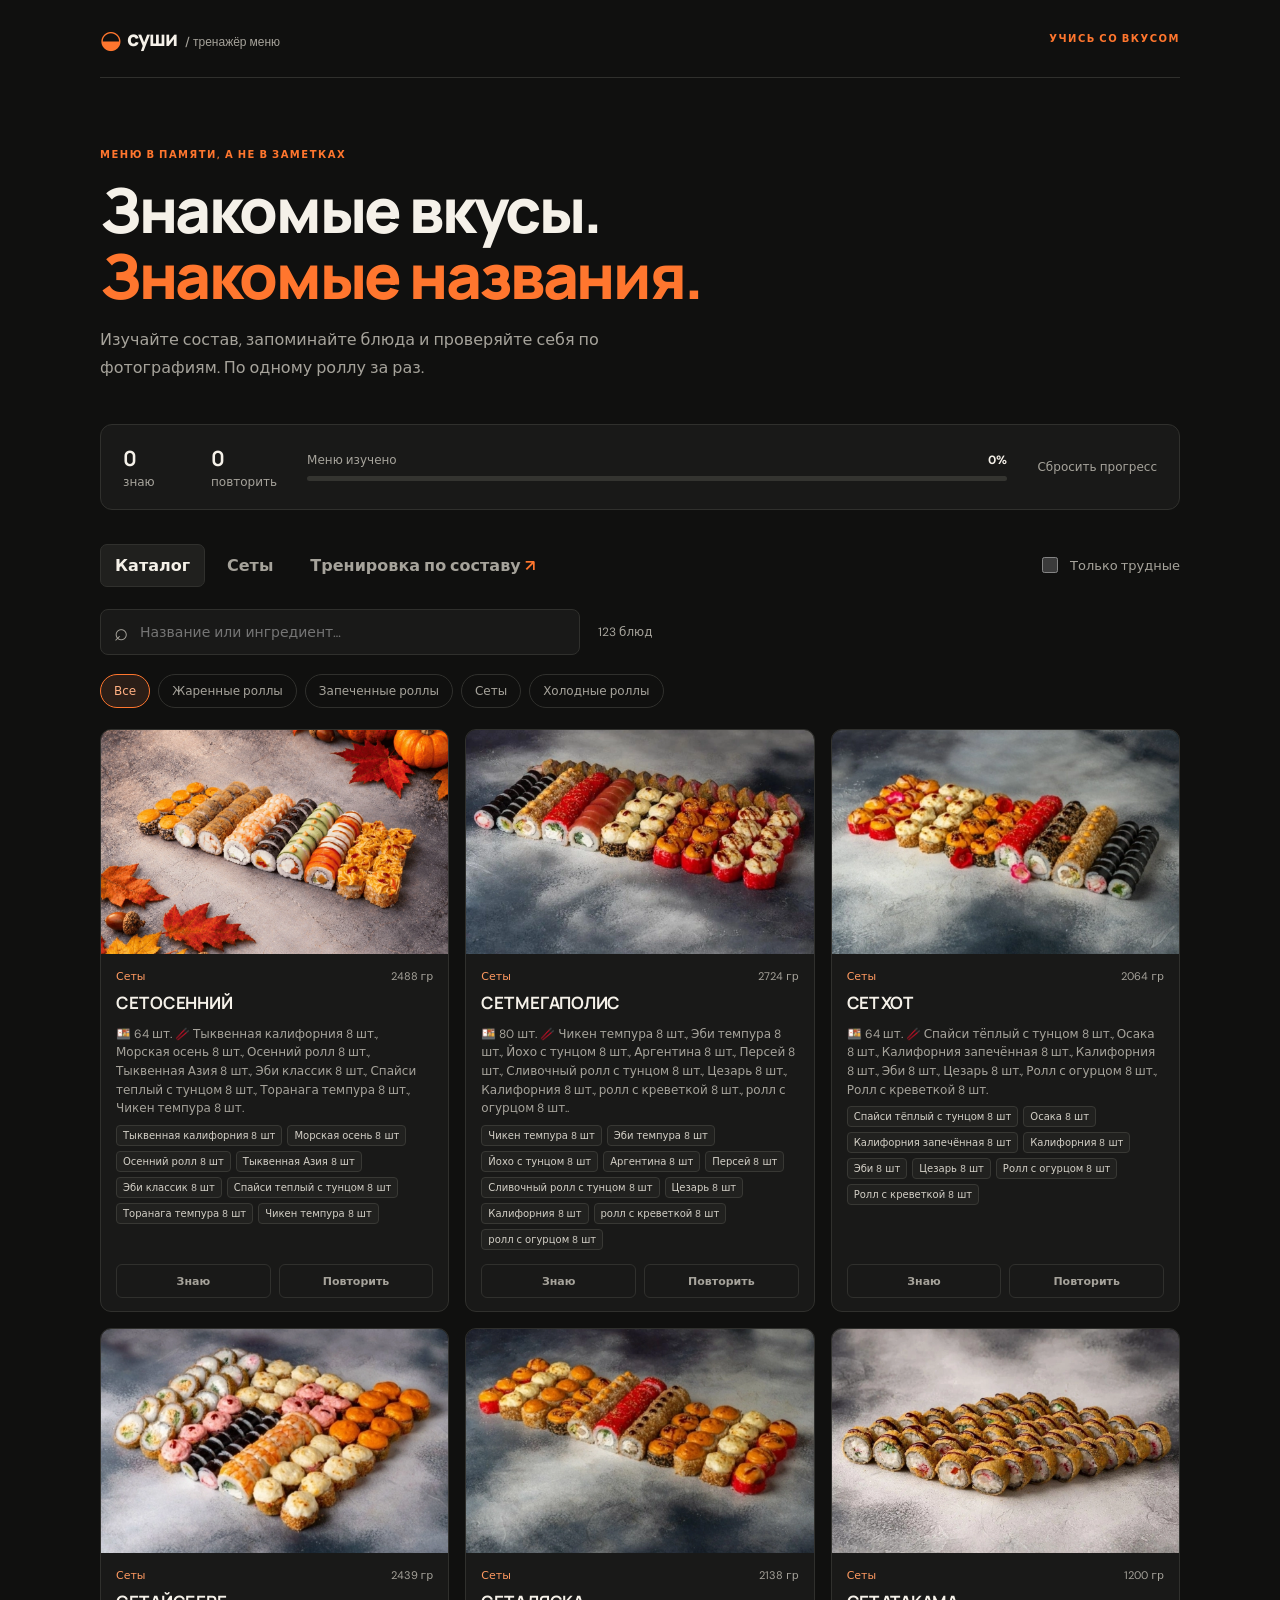
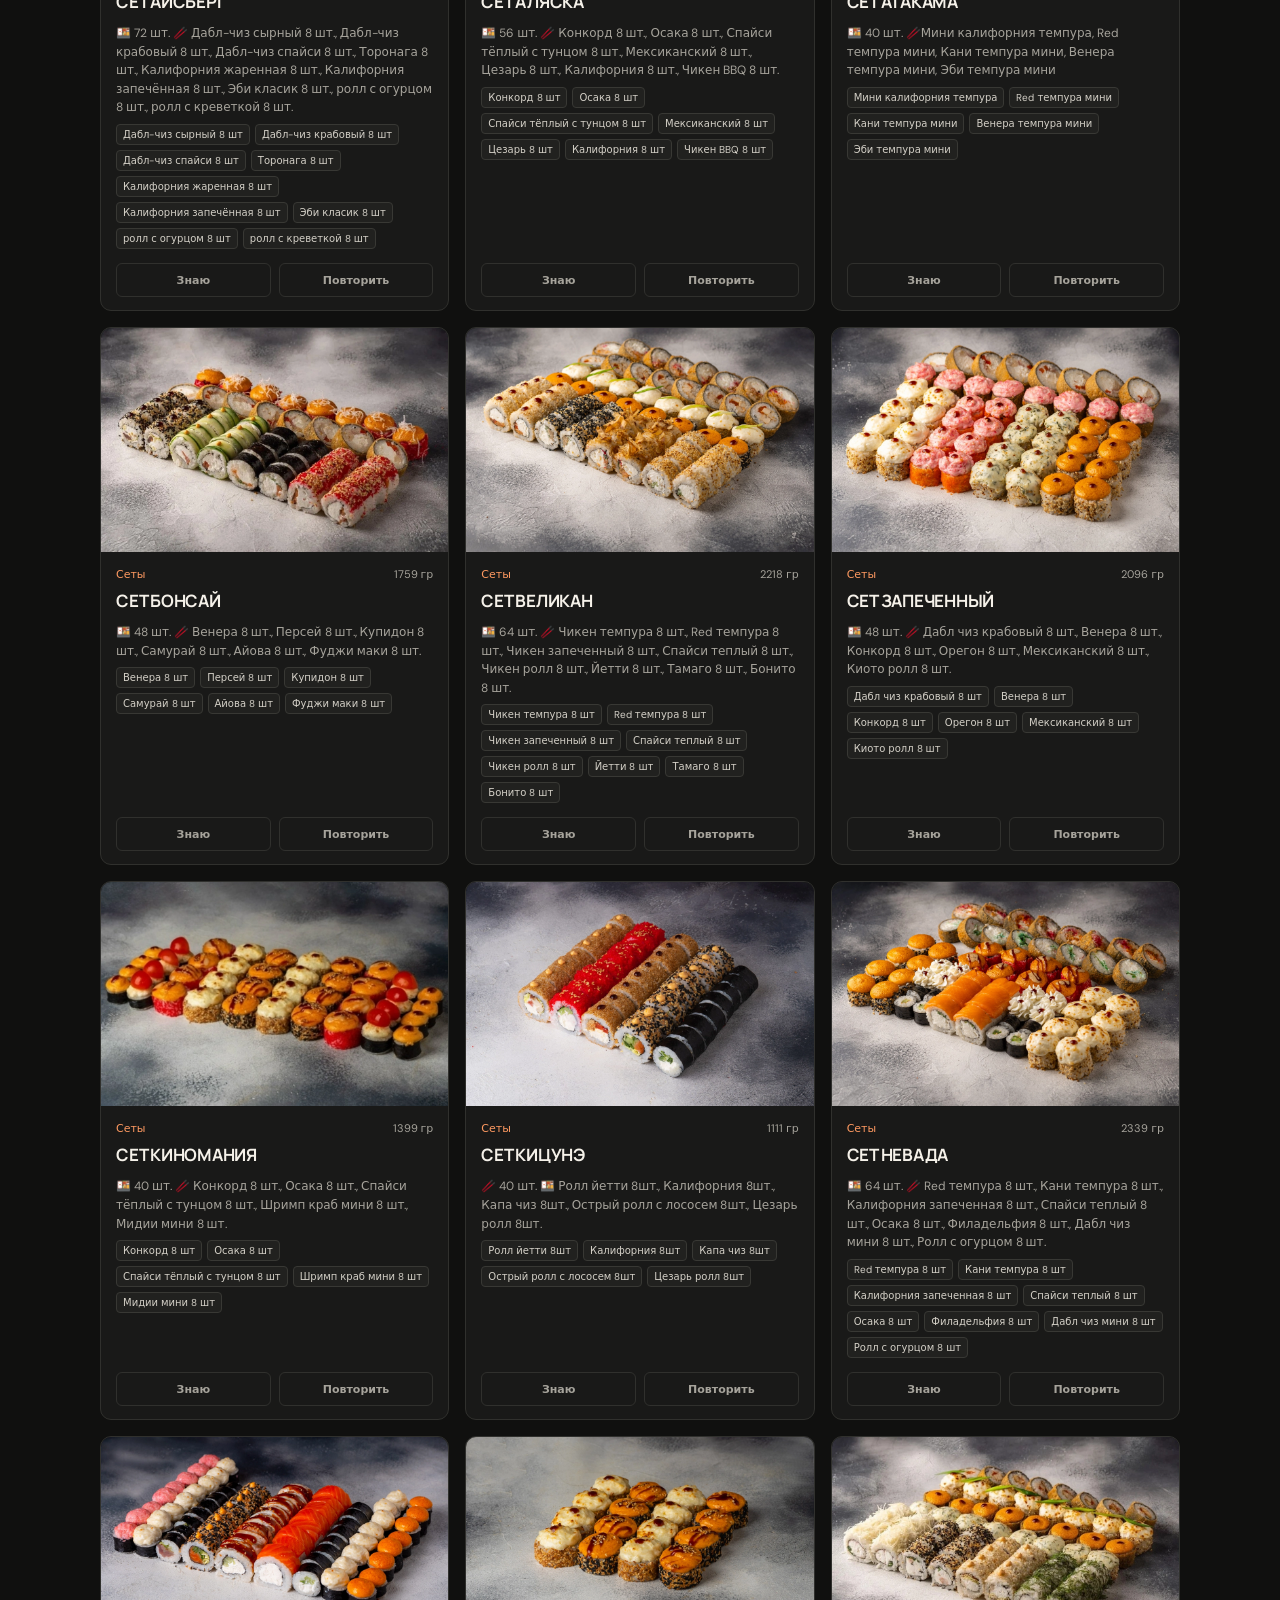
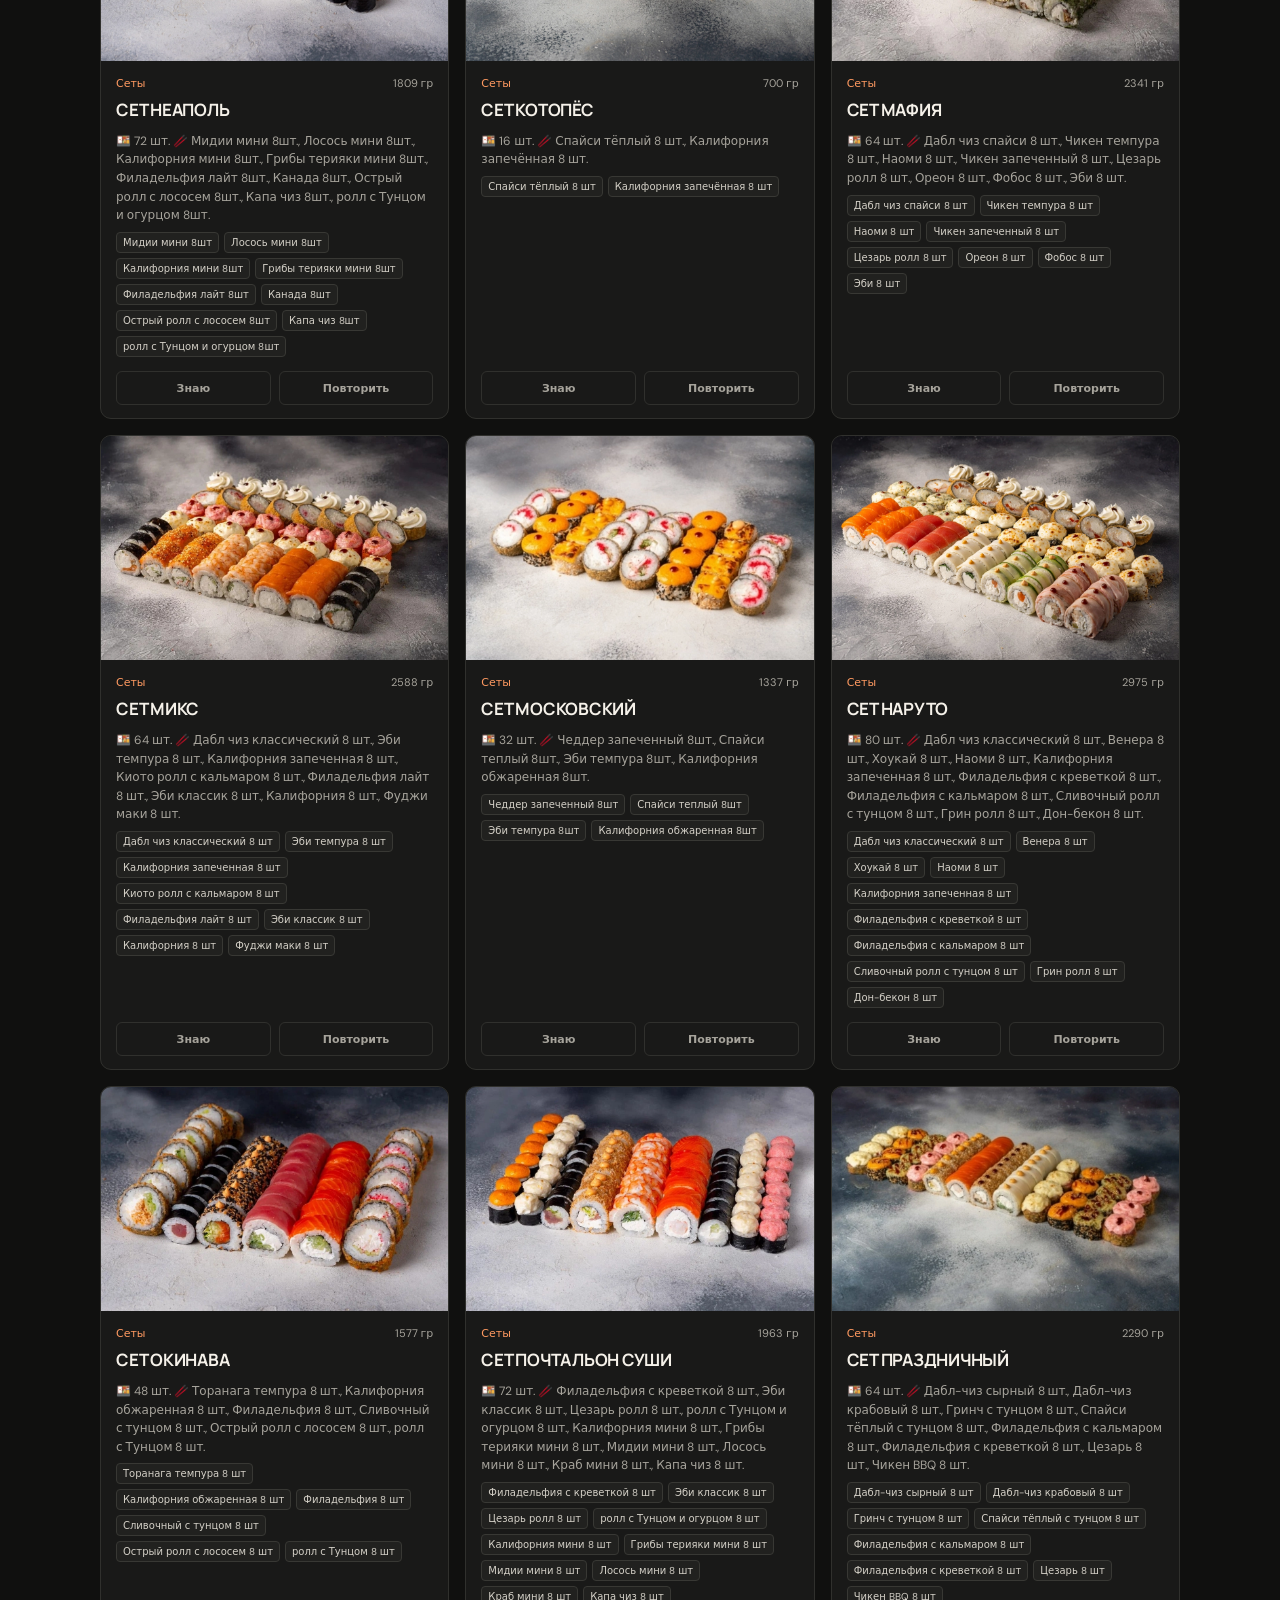
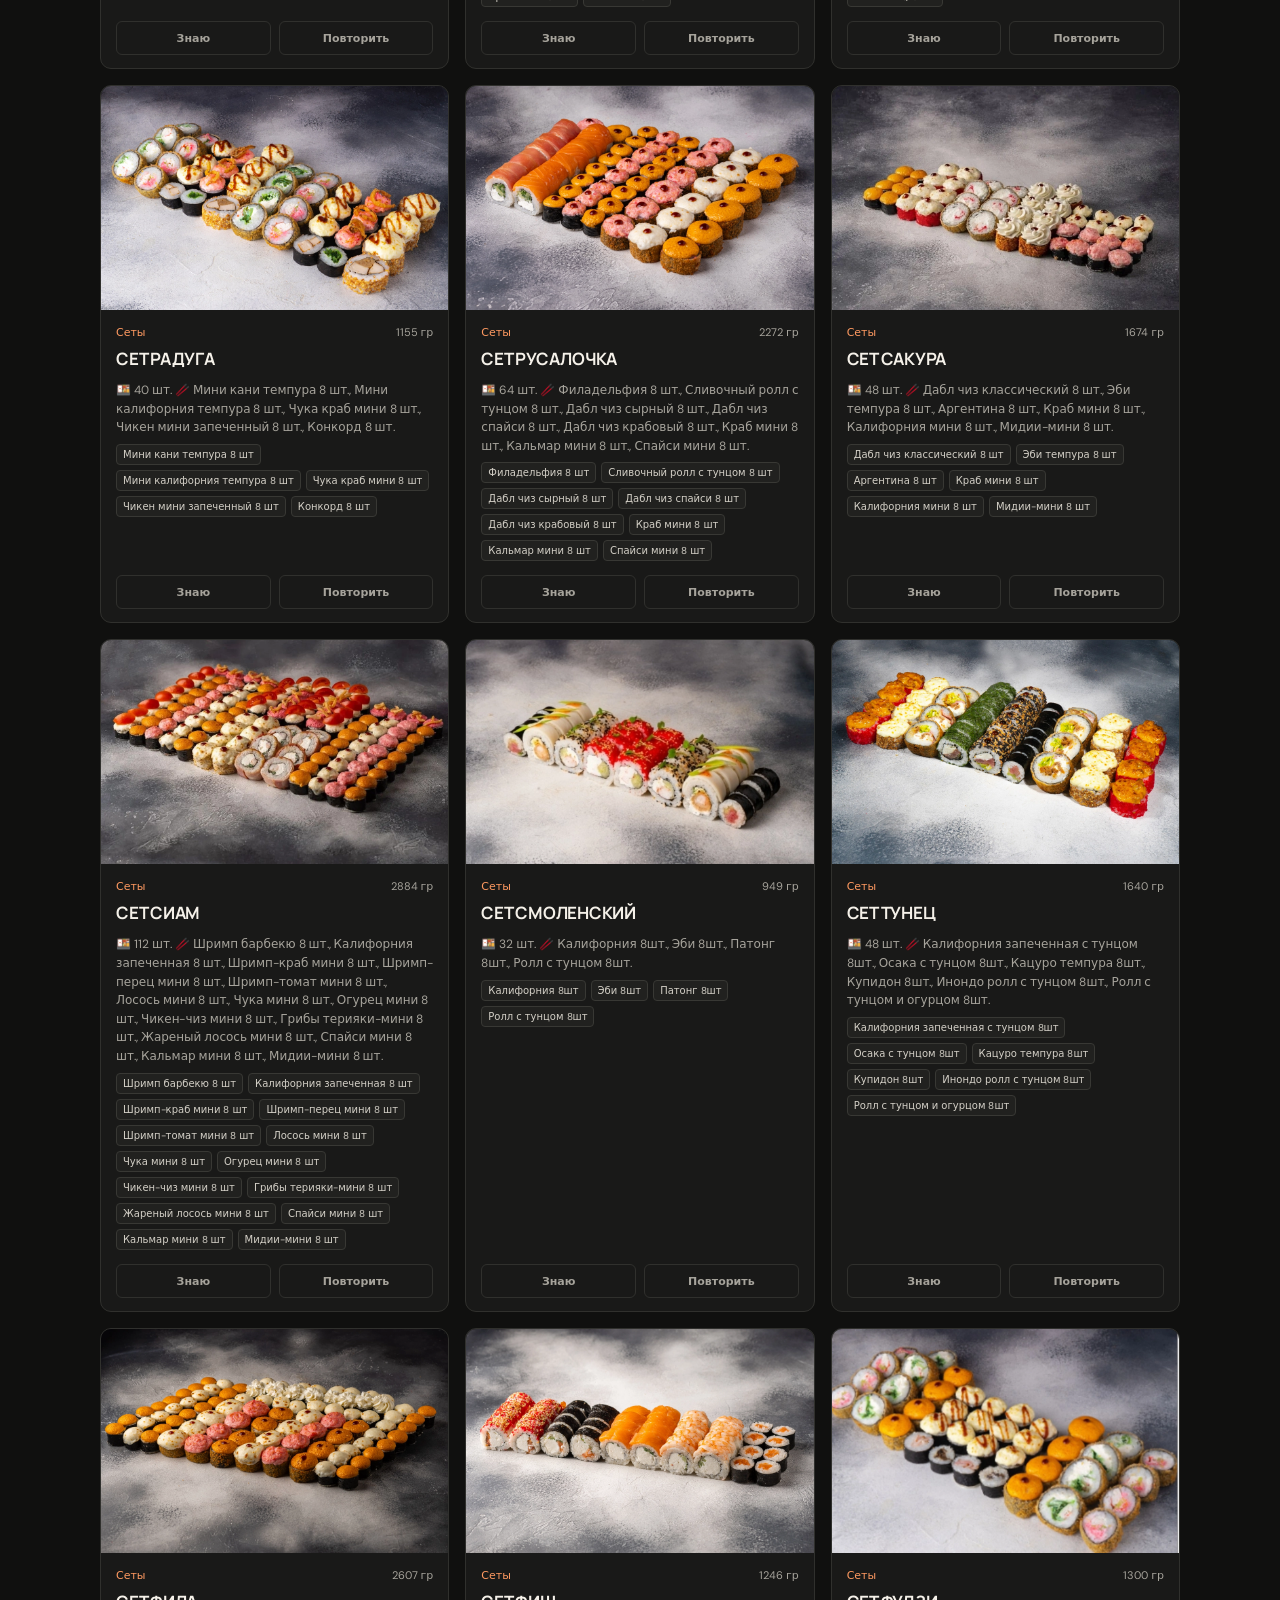
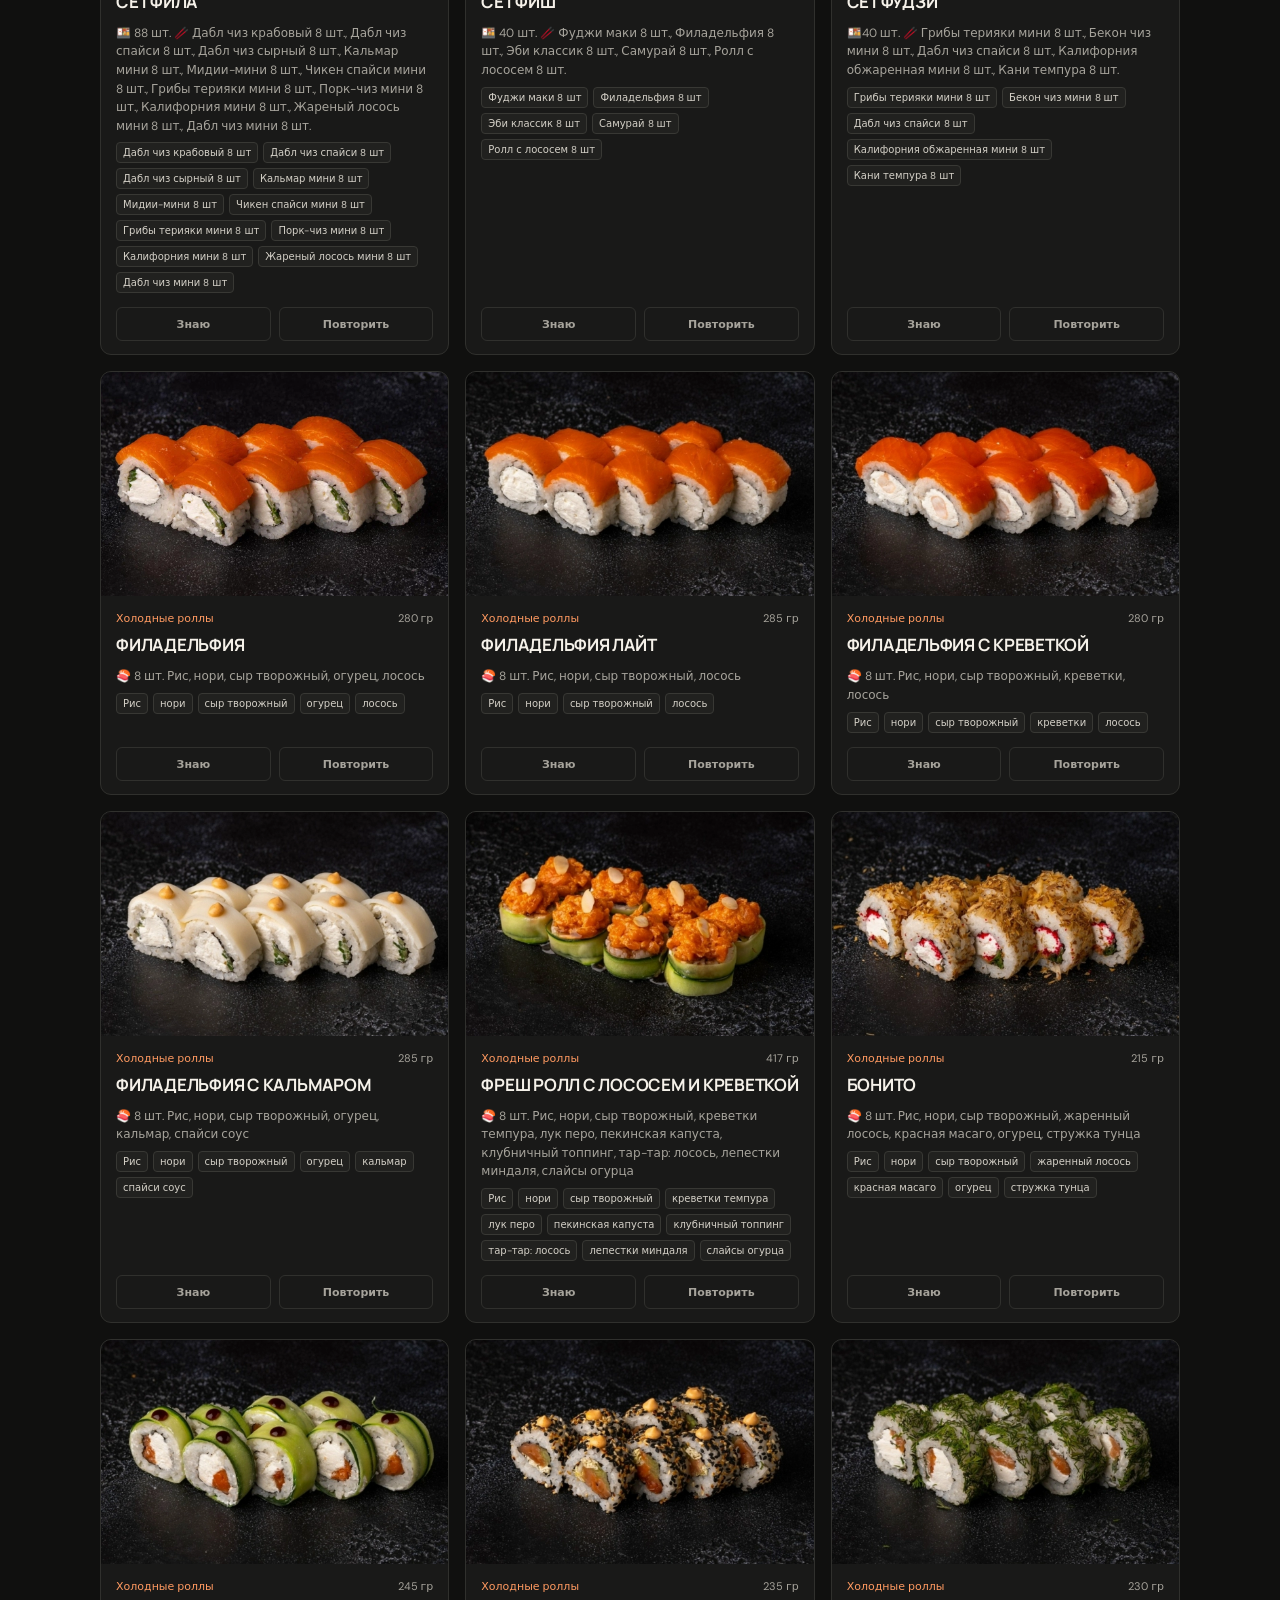
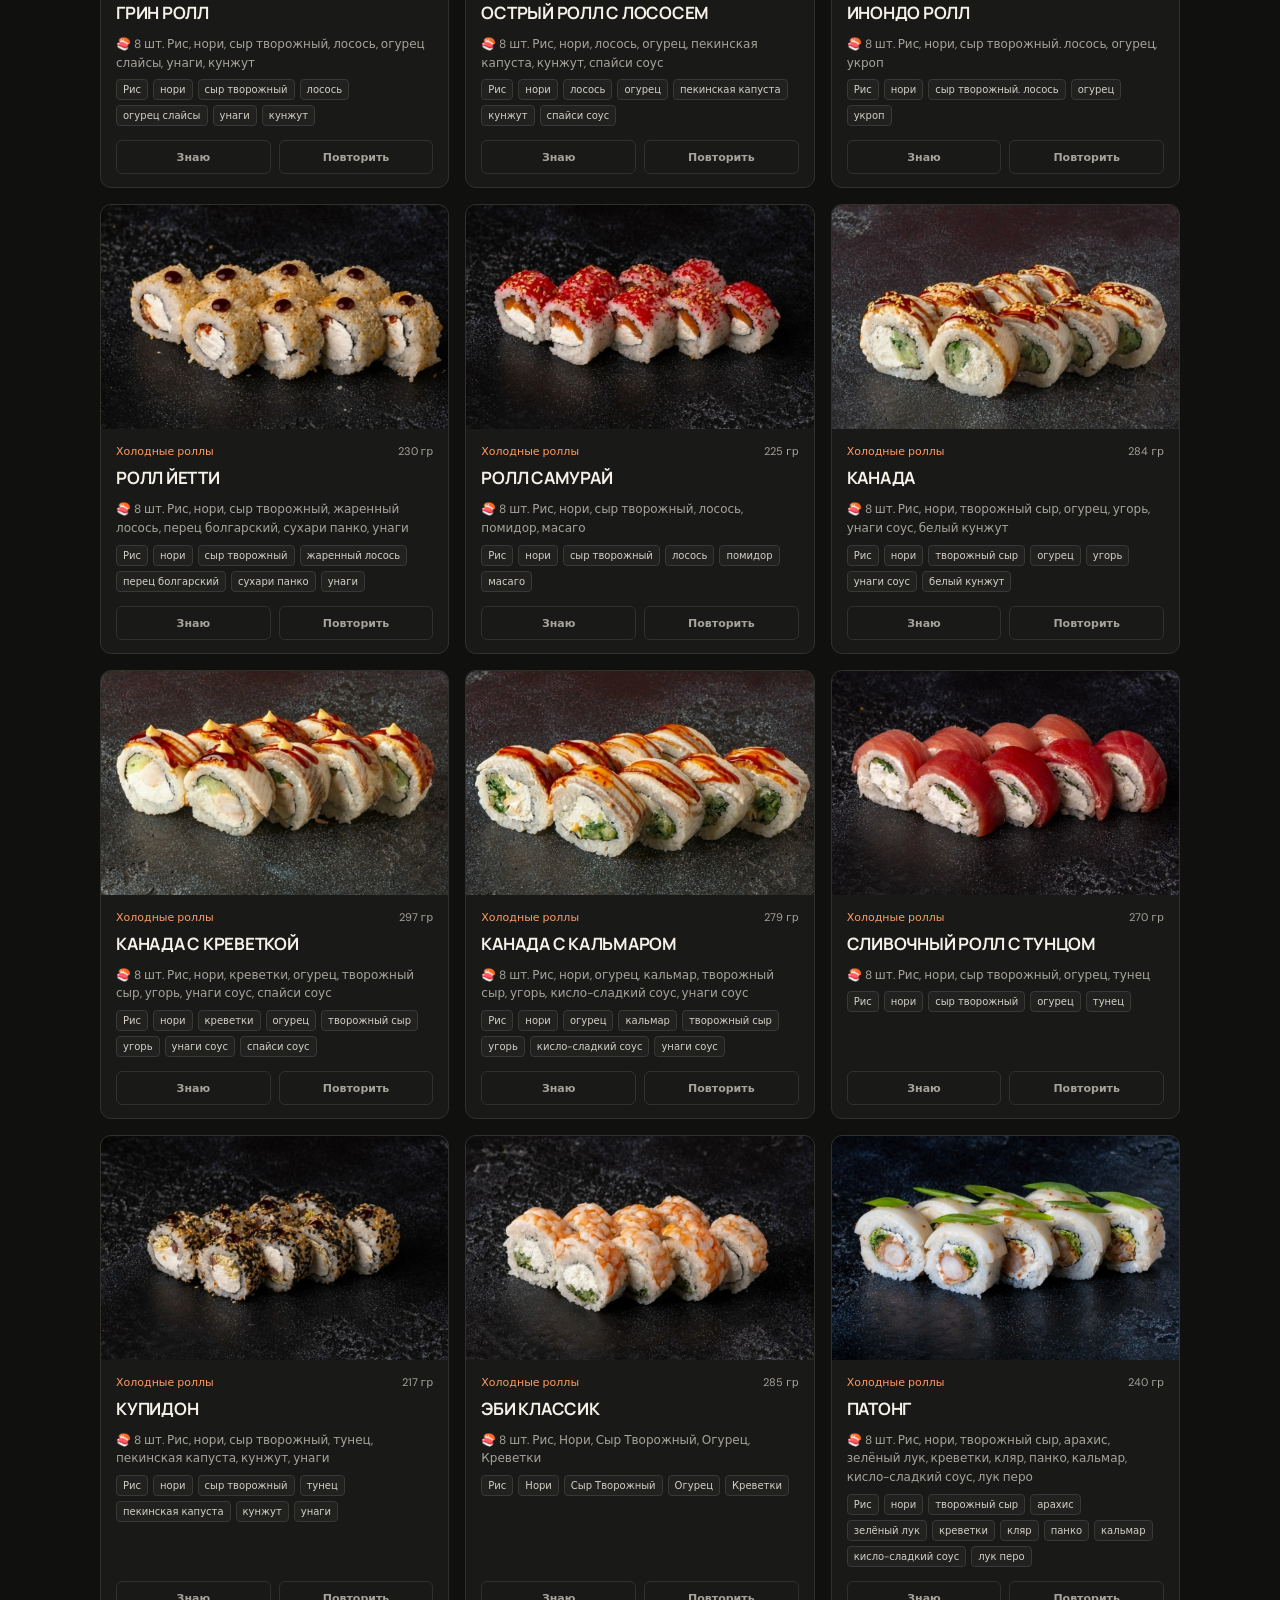
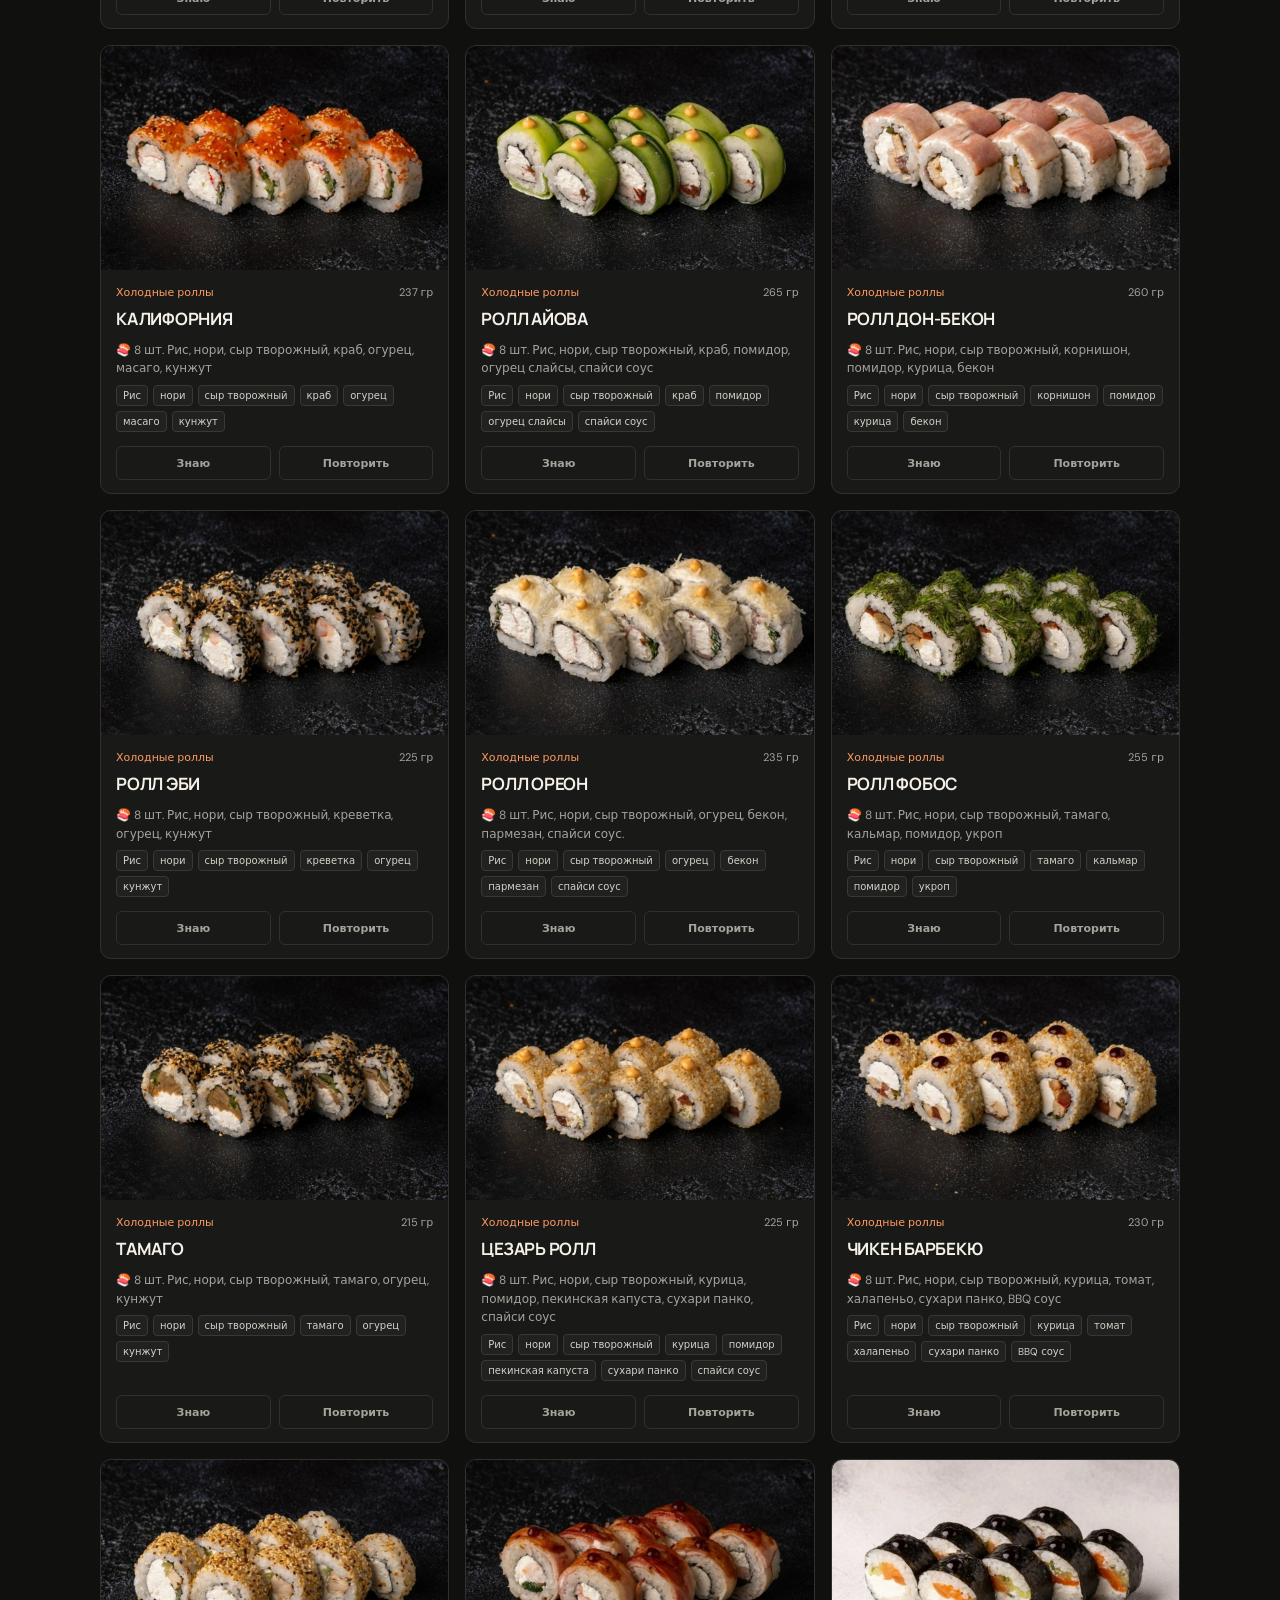
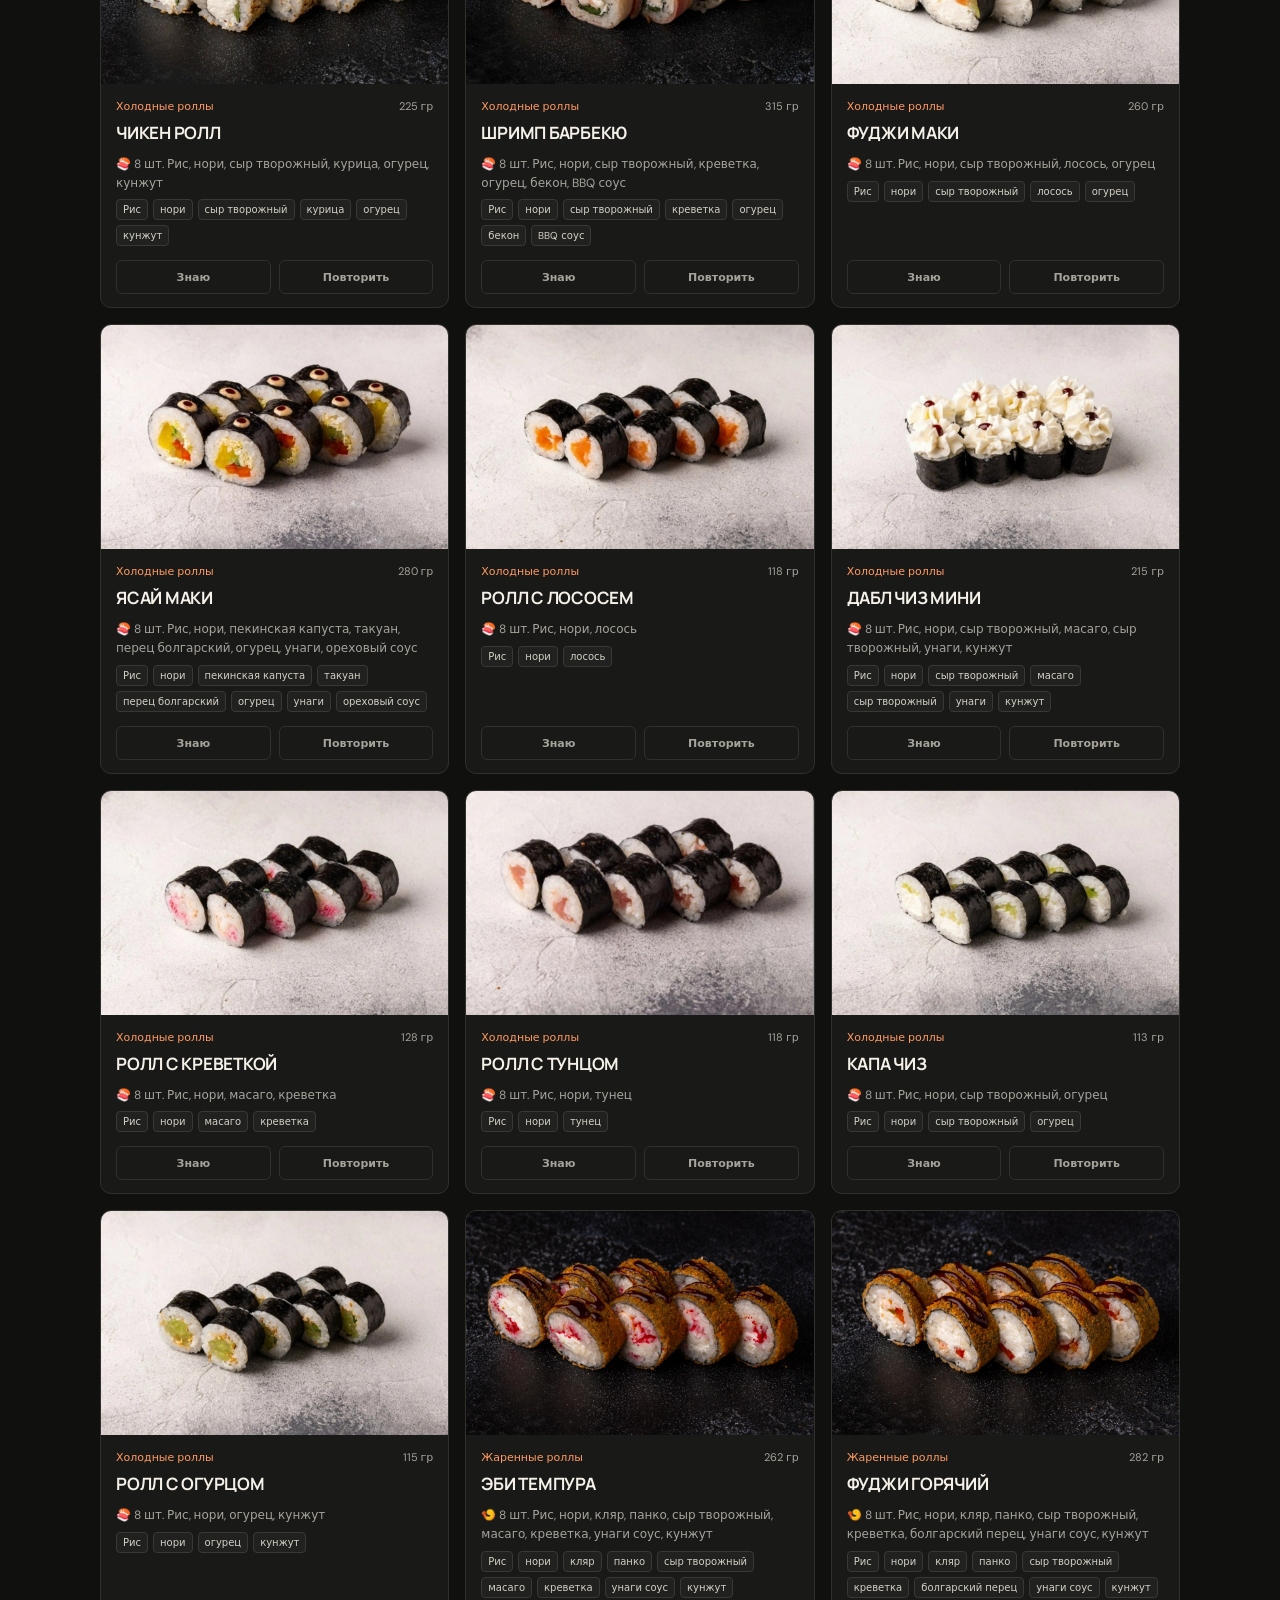
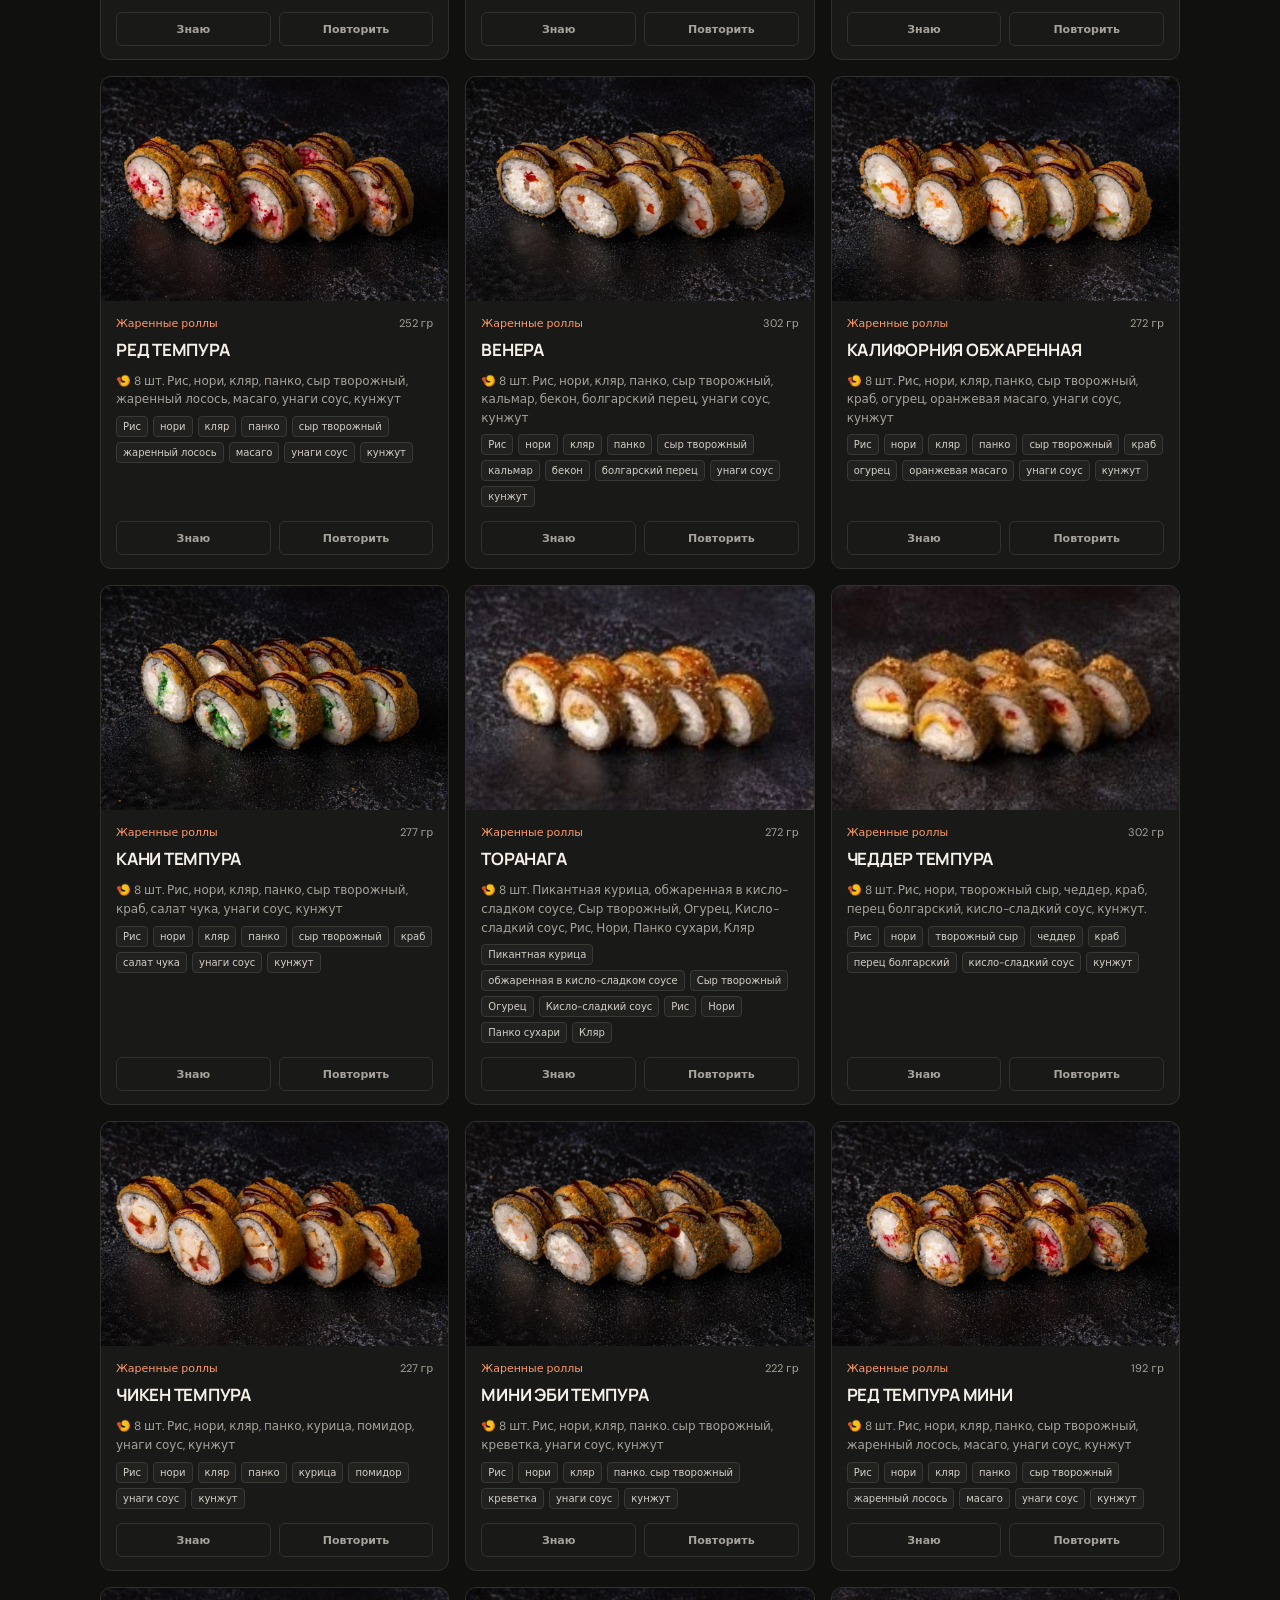
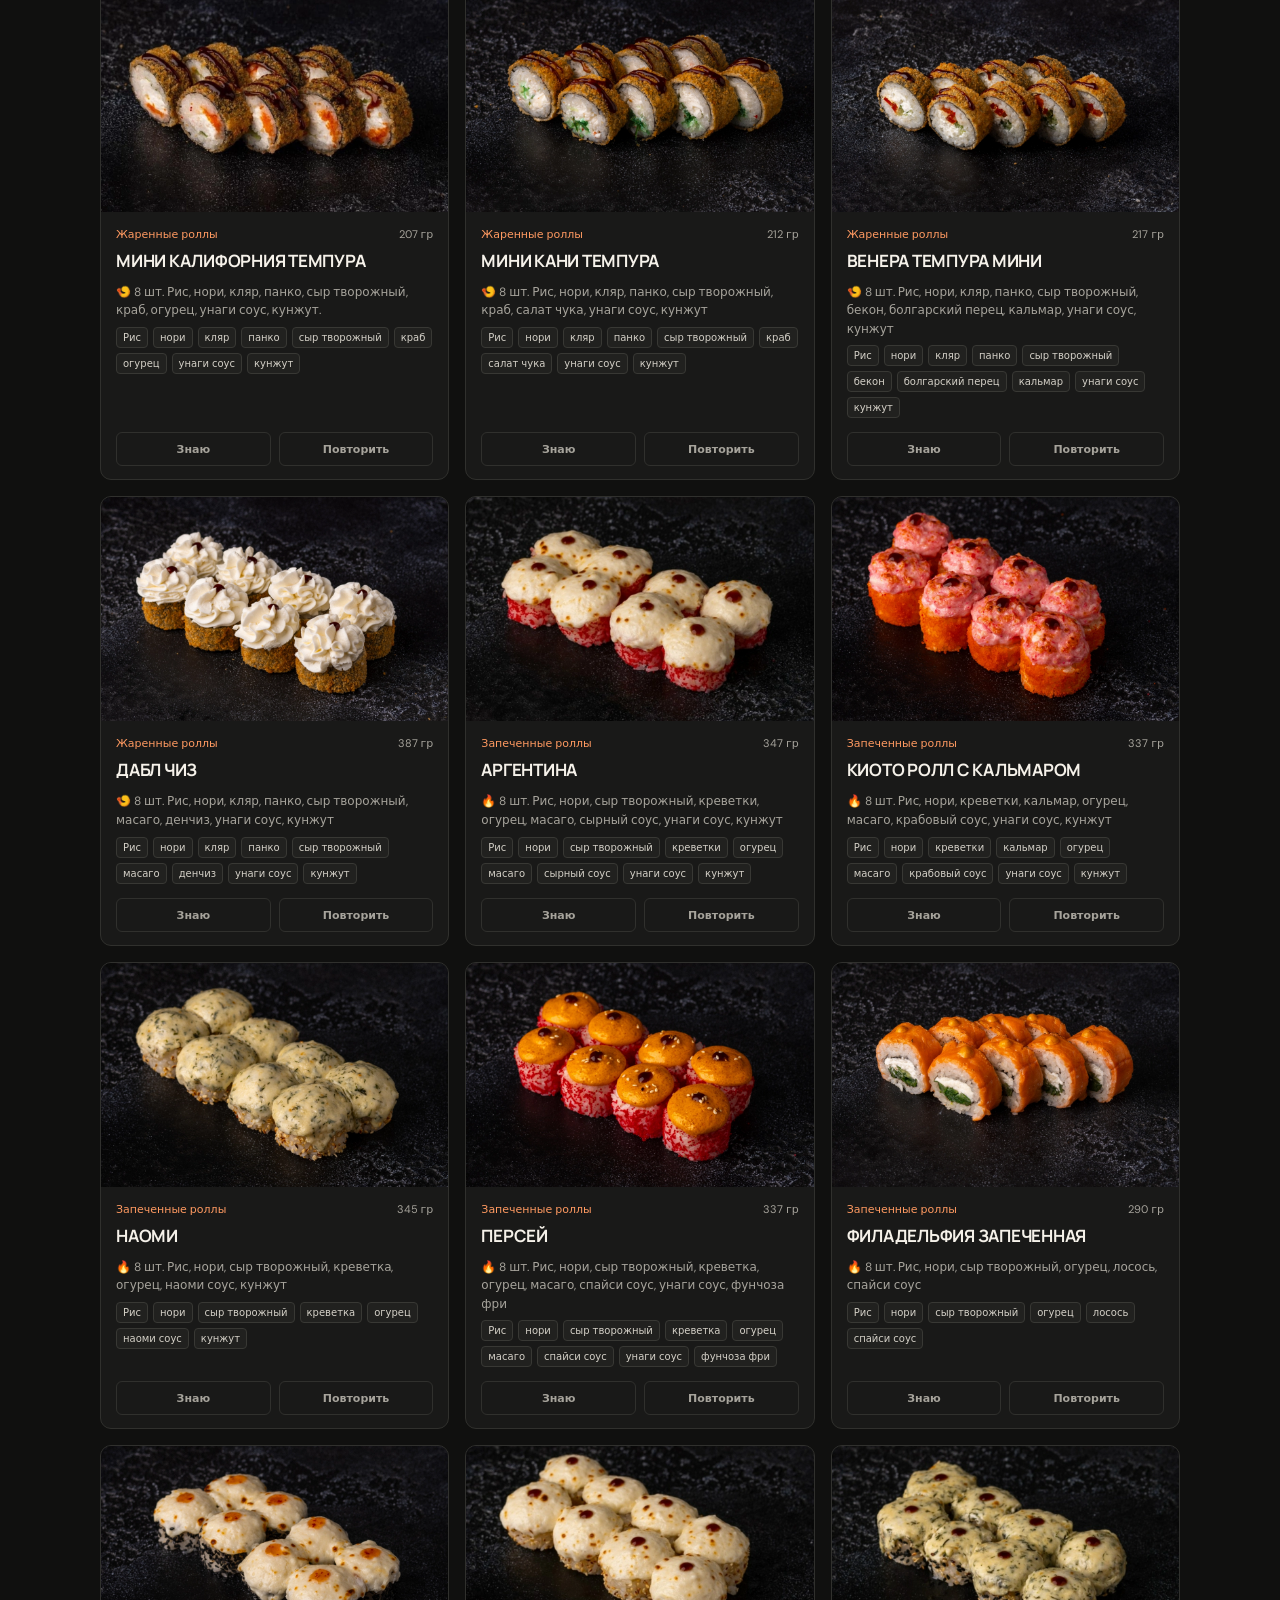
==== index.html @ 03c0e0f1 "Keep only rolls and sets in trainer" ====
<!doctype html>
<html lang="ru">
<head>
  <meta charset="utf-8">
  <meta name="viewport" content="width=device-width, initial-scale=1">
  <meta name="theme-color" content="#10100f">
  <meta name="description" content="Неофициальный тренажёр меню «Почтальон суши» Смоленск: изучайте состав, запоминайте названия и тренируйтесь угадывать блюдо по ингредиентам.">
  <title>Почтальон суши Смоленск — тренажёр меню</title>
  <link rel="icon" type="image/webp" href="./images/0c43c589515d0604e93f.webp">
  <link rel="stylesheet" href="./style.css">
  <script src="./app.js" defer></script>
</head>
<body>
  <a class="skip-link" href="#main">К содержимому</a>
  <header class="header wrap">
    <a class="brand" href="./" aria-label="Суши — на главную"><span class="brand-icon" aria-hidden="true">◒</span> суши<span class="brand-sub">/ тренажёр меню</span></a>
    <span class="edition">УЧИСЬ СО ВКУСОМ</span>
  </header>
  <main id="main" class="wrap">
    <section class="hero" aria-labelledby="hero-title">
      <p class="eyebrow">МЕНЮ В ПАМЯТИ, А НЕ В ЗАМЕТКАХ</p>
      <h1 id="hero-title">Знакомые вкусы.<br><span>Знакомые названия.</span></h1>
      <p class="intro">Изучайте состав, запоминайте блюда и проверяйте себя по фотографиям. По одному роллу за раз.</p>
    </section>
    <section class="dashboard" aria-label="Ваш прогресс">
      <div><strong id="known-count">0</strong><span>знаю</span></div>
      <div><strong id="hard-count">0</strong><span>повторить</span></div>
      <div class="progress-block"><div class="progress-caption"><span>Меню изучено</span><strong id="progress-label">0%</strong></div><progress id="progress" max="100" value="0" aria-label="Процент изученного меню"></progress></div>
      <button id="reset" class="text-button" type="button">Сбросить прогресс</button>
    </section>
    <p id="storage-notice" class="notice" role="status" hidden></p>
    <div class="toolbar">
      <div class="tabs" role="group" aria-label="Режим обучения"><button id="catalog-tab" class="tab active" type="button" aria-pressed="true">Каталог</button><button id="sets-tab" class="tab" type="button" aria-pressed="false">Сеты</button><button id="quiz-tab" class="tab" type="button" aria-pressed="false">Тренировка по составу <span aria-hidden="true">↗</span></button></div>
      <label class="toggle"><input id="hard-only" type="checkbox"><span>Только трудные</span></label>
    </div>
    <section id="loading" class="empty" role="status">Загружаем меню…</section>
    <section id="error" class="empty error" hidden aria-labelledby="error-title"><h2 id="error-title">Меню пока недоступно</h2><p id="error-message"></p><button id="retry" class="primary" type="button">Попробовать снова</button></section>
    <section id="catalog" aria-label="Каталог блюд" hidden>
      <div class="catalog-top"><label class="search"><span aria-hidden="true">⌕</span><span class="sr-only">Поиск по названию и составу</span><input id="search" type="search" placeholder="Название или ингредиент…" autocomplete="off"></label><span id="result-count" class="muted" aria-live="polite"></span></div>
      <div id="categories" class="categories" role="group" aria-label="Категории"></div>
      <div id="cards" class="cards"></div>
      <p id="catalog-empty" class="empty" hidden>Ничего не найдено. Попробуйте другой запрос, категорию или выключите «Только трудные».</p>
    </section>
    <section id="sets-view" aria-labelledby="sets-title" hidden>
      <div class="section-heading"><div><p class="eyebrow">УЧИ СОСТАВЫ СЕТОВ</p><h2 id="sets-title">Сеты и роллы в них</h2></div><span id="sets-count" class="muted"></span></div>
      <p class="muted sets-intro">Нажми на сет, чтобы увидеть его состав. Половинки сетов скрыты — учим полные наборы.</p>
      <div id="sets-list" class="sets-list"></div>
    </section>
    <section id="set-detail" aria-labelledby="set-detail-title" hidden>
      <div class="section-heading"><button id="back-to-sets" class="text-button" type="button" aria-label="Назад к сетам">← Назад к сетам</button><div><p class="eyebrow">СОСТАВ СЕТА</p><h2 id="set-detail-title"></h2></div></div>
      <img id="set-detail-image" class="set-detail-image" alt="" hidden>
      <p id="set-detail-empty" class="empty" hidden></p>
      <div id="set-detail-content" class="set-detail-content">
        <ul class="set-detail-rolls" id="set-detail-rolls"></ul>
      </div>
    </section>
    <section id="quiz" aria-labelledby="quiz-title" hidden>
      <div class="section-heading"><div><p class="eyebrow">ТРЕНИРОВКА ПО СОСТАВУ</p><h2 id="quiz-title">Угадай блюдо по ингредиентам</h2></div><span id="quiz-score" class="muted"></span></div>
      <div class="quiz-filters" role="group" aria-label="Что тренировать"><span class="quiz-filter-label">Пул:</span><button type="button" class="quiz-filter active" data-quiz-scope="rolls" aria-pressed="true">Роллы</button><button type="button" class="quiz-filter" data-quiz-scope="sets" aria-pressed="false">Сеты</button></div>
      <p id="quiz-empty" class="empty" hidden></p>
      <div id="quiz-content" class="quiz-layout">
        <div class="quiz-ingredients" aria-label="Состав блюда">
          <h3 id="quiz-ingredients-title">Состав:</h3>
          <ul id="quiz-ingredients-list" class="ingredients-list"></ul>
        </div>
        <div class="quiz-panel">
          <p class="muted">Выберите название блюда</p>
          <div id="answers" class="answers"></div>
          <p id="quiz-feedback" class="feedback" role="status" aria-live="polite"></p>
          <button id="next" class="primary" type="button" hidden>Следующее блюдо →</button>
        </div>
      </div>
    </section>
    <p id="announcement" class="sr-only" role="status" aria-live="polite"></p>
  </main>
  <footer class="footer wrap"><span>Практика делает вкус знакомым.</span><span>Неофициальный тренажёр · Фото принадлежат ресторану</span></footer>
</body>
</html>
---- style.css ----
@import url('https://fonts.googleapis.com/css2?family=DM+Sans:wght@400;500;600;700&family=Manrope:wght@400;500;600;700;800&display=swap');
:root{color-scheme:dark;--bg:#10100f;--surface:#191918;--surface2:#20201e;--line:#30302d;--text:#f5f1e9;--muted:#a6a39b;--orange:#ff762e;--orange2:#ff9a61;--green:#87c7a1;--red:#ff7771;font-family:'DM Sans',system-ui,sans-serif;font-synthesis:none}*{box-sizing:border-box}html{scroll-behavior:smooth}body{margin:0;background:var(--bg);color:var(--text);min-width:320px}button,input{font:inherit}button{color:inherit}.wrap{width:min(1080px,calc(100% - 40px));margin-inline:auto}.skip-link{position:absolute;top:-50px;left:16px;background:var(--orange);color:#111;padding:10px 14px;z-index:5}.skip-link:focus{top:12px}:focus-visible{outline:3px solid var(--orange2);outline-offset:3px}.header{height:78px;display:flex;align-items:center;justify-content:space-between;border-bottom:1px solid var(--line)}.brand{font:800 21px Manrope,sans-serif;color:var(--text);text-decoration:none;letter-spacing:-1px}.brand-icon{color:var(--orange);font-size:25px;vertical-align:-2px;margin-right:3px}.brand-sub{font:500 12px 'DM Sans',sans-serif;color:var(--muted);letter-spacing:0;margin-left:8px}.edition,.eyebrow{font-size:10px;font-weight:700;letter-spacing:1.5px;color:var(--orange)}.hero{padding:70px 0 43px;max-width:700px}.hero .eyebrow{margin:0 0 16px}.hero h1{font:800 clamp(36px,6vw,62px)/1.06 Manrope,sans-serif;letter-spacing:-2.4px;margin:0}.hero h1 span{color:var(--orange)}.intro{font-size:16px;line-height:1.7;color:var(--muted);max-width:570px;margin:18px 0 0}.dashboard{display:flex;align-items:center;gap:30px;padding:19px 22px;background:var(--surface);border:1px solid var(--line);border-radius:12px}.dashboard>div:not(.progress-block){display:grid;gap:2px;min-width:58px}.dashboard>div>strong{font:700 21px Manrope,sans-serif}.dashboard>div>span,.progress-caption{font-size:12px;color:var(--muted)}.progress-block{flex:1;min-width:100px}.progress-caption{display:flex;justify-content:space-between;margin-bottom:8px}.progress-caption strong{color:var(--text)}progress{width:100%;height:5px;display:block;border:0;border-radius:8px;overflow:hidden}progress::-webkit-progress-bar{background:#343430}progress::-webkit-progress-value{background:var(--orange);border-radius:8px}progress::-moz-progress-bar{background:var(--orange);border-radius:8px}.text-button{border:0;background:none;padding:9px 0;color:var(--muted);font-size:12px;cursor:pointer}.text-button:hover{color:var(--text)}.notice{border:1px solid #9d703d;background:#2b2119;color:#ffcf9e;padding:11px 14px;border-radius:8px;font-size:13px;margin:12px 0 0}.toolbar{display:flex;align-items:center;justify-content:space-between;margin:34px 0 22px}.tabs{display:flex;gap:7px}.tab{background:none;border:1px solid transparent;border-radius:7px;padding:10px 14px;color:var(--muted);font-weight:600;cursor:pointer}.tab.active{background:var(--surface2);border-color:var(--line);color:var(--text)}.tab span{color:var(--orange)}.toggle{display:flex;align-items:center;gap:9px;font-size:13px;color:var(--muted);cursor:pointer}.toggle input{accent-color:var(--orange);width:16px;height:16px}.empty{padding:32px 20px;text-align:center;border:1px dashed var(--line);border-radius:12px;color:var(--muted);font-size:14px;line-height:1.6}.error{border-color:#603630}.error h2{color:var(--text);margin:0 0 8px}.error p{margin:0 auto 18px;max-width:560px}.primary{border:0;background:var(--orange);color:#1b120d;font-weight:700;padding:11px 16px;border-radius:7px;cursor:pointer}.primary:hover{background:var(--orange2)}.catalog-top{display:flex;align-items:center;gap:18px}.search{display:flex;align-items:center;gap:10px;background:var(--surface);border:1px solid var(--line);height:46px;border-radius:8px;padding:0 13px;flex:1;max-width:480px;color:var(--muted)}.search>span:first-child{font-size:24px}.search input{flex:1;min-width:0;background:transparent;border:0;outline:0;color:var(--text);font-size:14px}.search:focus-within{border-color:var(--orange)}.muted{color:var(--muted);font-size:12px}.categories{display:flex;gap:8px;flex-wrap:wrap;margin:19px 0 21px}.category{background:transparent;border:1px solid var(--line);color:var(--muted);border-radius:50px;padding:8px 13px;font-size:12px;cursor:pointer}.category:hover,.category.active{border-color:var(--orange);background:#2b1e17;color:#ffb083}.cards{display:grid;grid-template-columns:repeat(3,minmax(0,1fr));gap:16px}.card{overflow:hidden;border:1px solid var(--line);border-radius:11px;background:var(--surface);display:flex;flex-direction:column}.card-image{display:block;width:100%;aspect-ratio:1.55;object-fit:cover;background:var(--surface2)}.card-body{padding:15px 15px 13px;display:flex;flex-direction:column;flex:1}.card-meta{display:flex;justify-content:space-between;align-items:center;color:var(--muted);font-size:11px}.card-category{color:var(--orange2)}.card h3{font:700 17px Manrope,sans-serif;margin:8px 0 3px;letter-spacing:-.25px}.card-details{font-size:12px;color:var(--muted);line-height:1.55}.card-description{margin:8px 0 0}.ingredients{margin:7px 0 0;padding:0;list-style:none;display:flex;gap:5px;flex-wrap:wrap}.ingredients li{border:1px solid #383834;background:#21211f;border-radius:4px;padding:3px 6px;color:#d4d0c7;font-size:10px}.card-actions{display:flex;gap:8px;margin-top:auto;padding-top:14px}.state-button{flex:1;padding:9px 8px;border:1px solid var(--line);border-radius:6px;background:transparent;color:var(--muted);font-size:11px;font-weight:600;cursor:pointer}.state-button:hover{color:var(--text);border-color:#666}.state-button.selected-known{background:#1d3026;border-color:#426950;color:var(--green)}.state-button.selected-hard{background:#34221b;border-color:#784a33;color:#ffb083}.section-heading{display:flex;justify-content:space-between;align-items:end;margin:7px 0 20px}.section-heading .eyebrow{margin:0 0 5px}.section-heading h2{font:700 26px Manrope,sans-serif;margin:0;letter-spacing:-.8px}.quiz-layout{display:grid;grid-template-columns:minmax(0,1.1fr) minmax(280px,.9fr);gap:20px}.quiz-photo{border:1px solid var(--line);background:var(--surface);border-radius:11px;overflow:hidden;min-height:280px}.quiz-photo img{display:block;width:100%;height:100%;min-height:280px;max-height:460px;object-fit:cover}.quiz-panel{border:1px solid var(--line);background:var(--surface);border-radius:11px;padding:20px}.quiz-panel>p:first-child{margin:0 0 14px}.answers{display:grid;gap:9px}.answer{width:100%;text-align:left;padding:12px 13px;background:var(--surface2);border:1px solid var(--line);border-radius:7px;cursor:pointer;font-size:13px}.answer:hover:not(:disabled){border-color:var(--orange);color:var(--orange2)}.answer:disabled{cursor:default}.answer.correct{border-color:#477556;background:#1d3026;color:var(--green)}.answer.wrong{border-color:#7d4440;background:#34211f;color:#ffaaa5}.feedback{min-height:24px;font-size:13px;line-height:1.5}.feedback.good{color:var(--green)}.feedback.bad{color:#ffaaa5}.footer{display:flex;justify-content:space-between;border-top:1px solid var(--line);padding:22px 0;margin-top:56px;color:var(--muted);font-size:11px}.sr-only{position:absolute;width:1px;height:1px;padding:0;margin:-1px;overflow:hidden;clip:rect(0,0,0,0);white-space:nowrap;border:0} [hidden]{display:none!important}
@media(max-width:760px){.cards{grid-template-columns:repeat(2,minmax(0,1fr))}.hero{padding-top:52px}.dashboard{gap:17px;flex-wrap:wrap}.progress-block{flex-basis:45%;order:2}.dashboard>div:not(.progress-block){min-width:48px}.dashboard .text-button{margin-left:auto}.quiz-layout{grid-template-columns:1fr}.quiz-photo{min-height:220px}.quiz-photo img{min-height:220px;max-height:340px}}
@media(max-width:500px){.wrap{width:calc(100% - 28px)}.header{height:65px}.brand{font-size:19px}.brand-sub{font-size:10px;margin-left:4px}.edition{font-size:8px;letter-spacing:1px}.hero{padding:45px 0 29px}.hero h1{font-size:39px;letter-spacing:-1.8px}.intro{font-size:14px}.dashboard{padding:15px 13px;gap:12px}.dashboard>div:not(.progress-block){min-width:45px}.dashboard>div>strong{font-size:19px}.dashboard>div>span{font-size:11px}.progress-block{flex-basis:100%;order:3}.toolbar{margin:25px 0 17px;align-items:start;gap:8px;flex-direction:column}.tab{padding:9px 11px}.toggle{align-self:flex-end}.catalog-top{gap:10px}.search{height:43px}.cards{grid-template-columns:1fr;gap:12px}.card{display:grid;grid-template-columns:120px 1fr;min-height:150px}.card-image{height:100%;min-height:150px;aspect-ratio:auto}.card-body{padding:11px}.card h3{font-size:15px}.card-details{font-size:11px}.card-actions{padding-top:10px}.state-button{font-size:10px;padding:8px 3px}.footer{flex-direction:column;gap:7px;margin-top:40px}.section-heading h2{font-size:23px}.quiz-panel{padding:15px}}
@media(prefers-reduced-motion:reduce){html{scroll-behavior:auto}*,*::before,*::after{animation-duration:.01ms!important;transition-duration:.01ms!important}}
.quiz-filters{display:flex;align-items:center;flex-wrap:wrap;gap:8px;margin:0 0 22px}.quiz-filter-label{font-size:12px;color:var(--muted);margin-right:3px}.quiz-filter{border:1px solid var(--line);background:var(--surface);color:var(--muted);border-radius:999px;padding:8px 13px;font-size:12px;cursor:pointer;transition:background .18s,border-color .18s,color .18s}.quiz-filter:hover{border-color:var(--orange2);color:var(--text)}.quiz-filter.active{background:var(--orange);border-color:var(--orange);color:#17120f;font-weight:700}@media(max-width:500px){.quiz-filters{gap:6px}.quiz-filter-label{width:100%;margin-bottom:2px}.quiz-filter{padding:8px 11px;font-size:11px}}

.quiz-panel{padding:20px;background:var(--surface);border:1px solid var(--line);border-radius:12px}.quiz-ingredients{padding:24px;background:var(--surface);border:1px solid var(--line);border-radius:12px;min-height:260px}.quiz-ingredients h3{font:700 18px Manrope,sans-serif;margin:0 0 16px;color:var(--orange2)}.ingredients-list{margin:0;padding-left:22px;display:grid;gap:10px;color:var(--text);font-size:16px;line-height:1.55}.ingredients-list li::marker{color:var(--orange)}.answers{display:grid;gap:9px}.answer{width:100%;text-align:left;padding:12px 14px;background:var(--surface2);border:1px solid var(--line);border-radius:8px;cursor:pointer;transition:border-color .18s,background .18s}.answer:hover{border-color:var(--orange2)}

/* Sets */
.sets-intro{margin:-8px 0 20px;font-size:14px;line-height:1.6}.sets-list{display:grid;gap:10px}.set-card{background:var(--surface);border:1px solid var(--line);border-radius:10px;overflow:hidden}.set-card[open]{border-color:#5a4032}.set-summary{display:flex;align-items:center;gap:14px;padding:12px 16px;cursor:pointer;list-style:none;min-height:78px}.set-summary::-webkit-details-marker{display:none}.set-summary:hover{background:var(--surface2)}.set-thumb{width:58px;height:58px;object-fit:cover;border-radius:7px;background:var(--surface2);flex:0 0 auto}.set-summary-text{display:grid;gap:5px;flex:1;min-width:0}.set-summary-text strong{font:700 15px Manrope,sans-serif}.set-summary-text>span{font-size:12px;color:var(--muted)}.set-chevron{font-size:23px;color:var(--orange2);transition:transform .2s}.set-card[open] .set-chevron{transform:rotate(180deg)}.set-content{border-top:1px solid var(--line);padding:14px 18px 18px}.set-roll-count{font-size:11px;color:var(--orange2);font-weight:700;text-transform:uppercase;letter-spacing:.8px;margin:0 0 10px}.set-rolls{display:grid;grid-template-columns:repeat(2,minmax(0,1fr));gap:8px 22px;margin:0;padding:0;list-style:none}.set-rolls li{font-size:13px;line-height:1.45;padding-left:16px;position:relative}.set-rolls li::before{content:'•';position:absolute;left:0;color:var(--orange)}
@media(max-width:500px){.set-summary{gap:10px;padding:10px}.set-thumb{width:48px;height:48px}.set-summary-text strong{font-size:13px}.set-rolls{grid-template-columns:1fr;gap:7px}.set-content{padding:12px}}

/* Set detail view */
.set-detail-image{display:block;width:min(100%,560px);max-height:360px;object-fit:cover;border-radius:12px;margin:0 0 18px;border:1px solid var(--line)}
.set-detail-rolls{display:grid;grid-template-columns:repeat(2,minmax(0,1fr));gap:8px 22px;margin:16px 0 0;padding:0;list-style:none}
.set-detail-roll{font-size:14px;line-height:1.5;padding-left:18px;position:relative;color:var(--text)}
.set-detail-roll::before{content:'•';position:absolute;left:0;color:var(--orange)}
@media(max-width:500px){.set-detail-image{max-height:280px}.set-detail-rolls{grid-template-columns:1fr;gap:7px}.set-detail-roll{font-size:13px}}
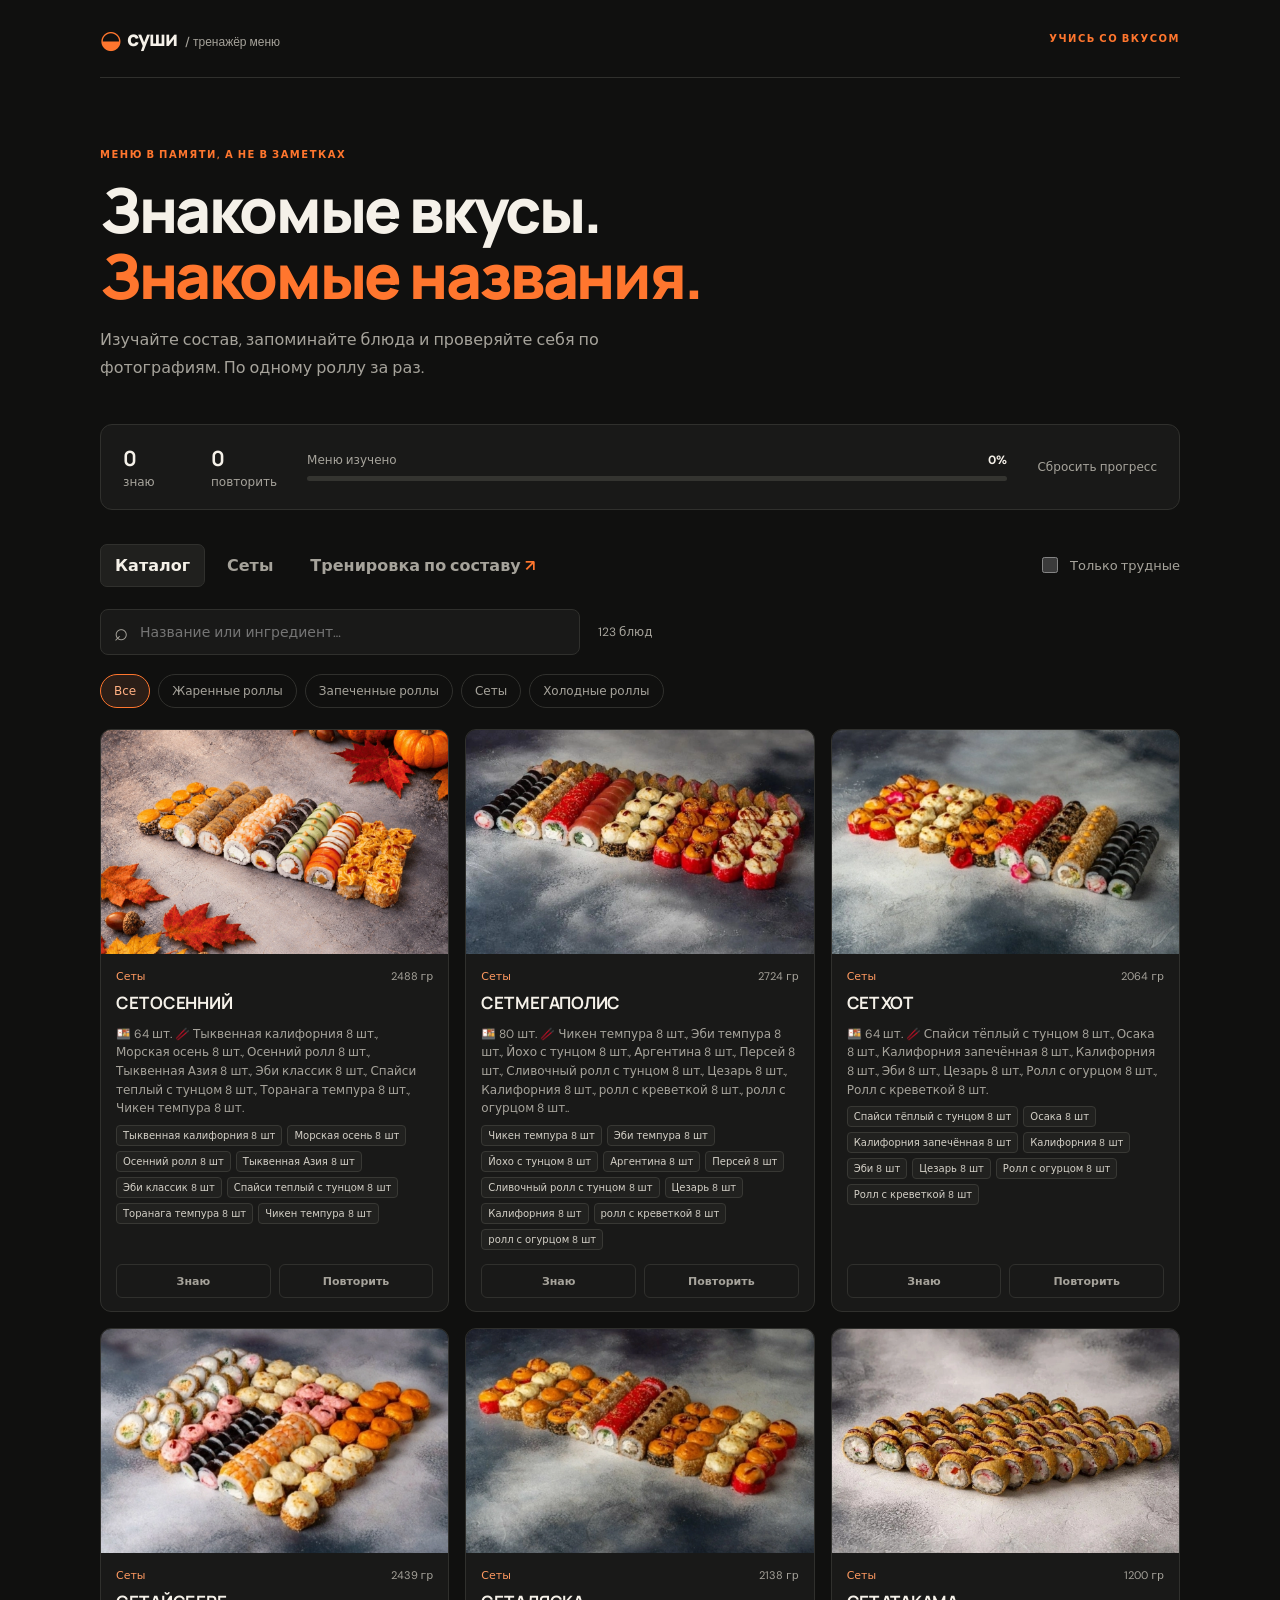
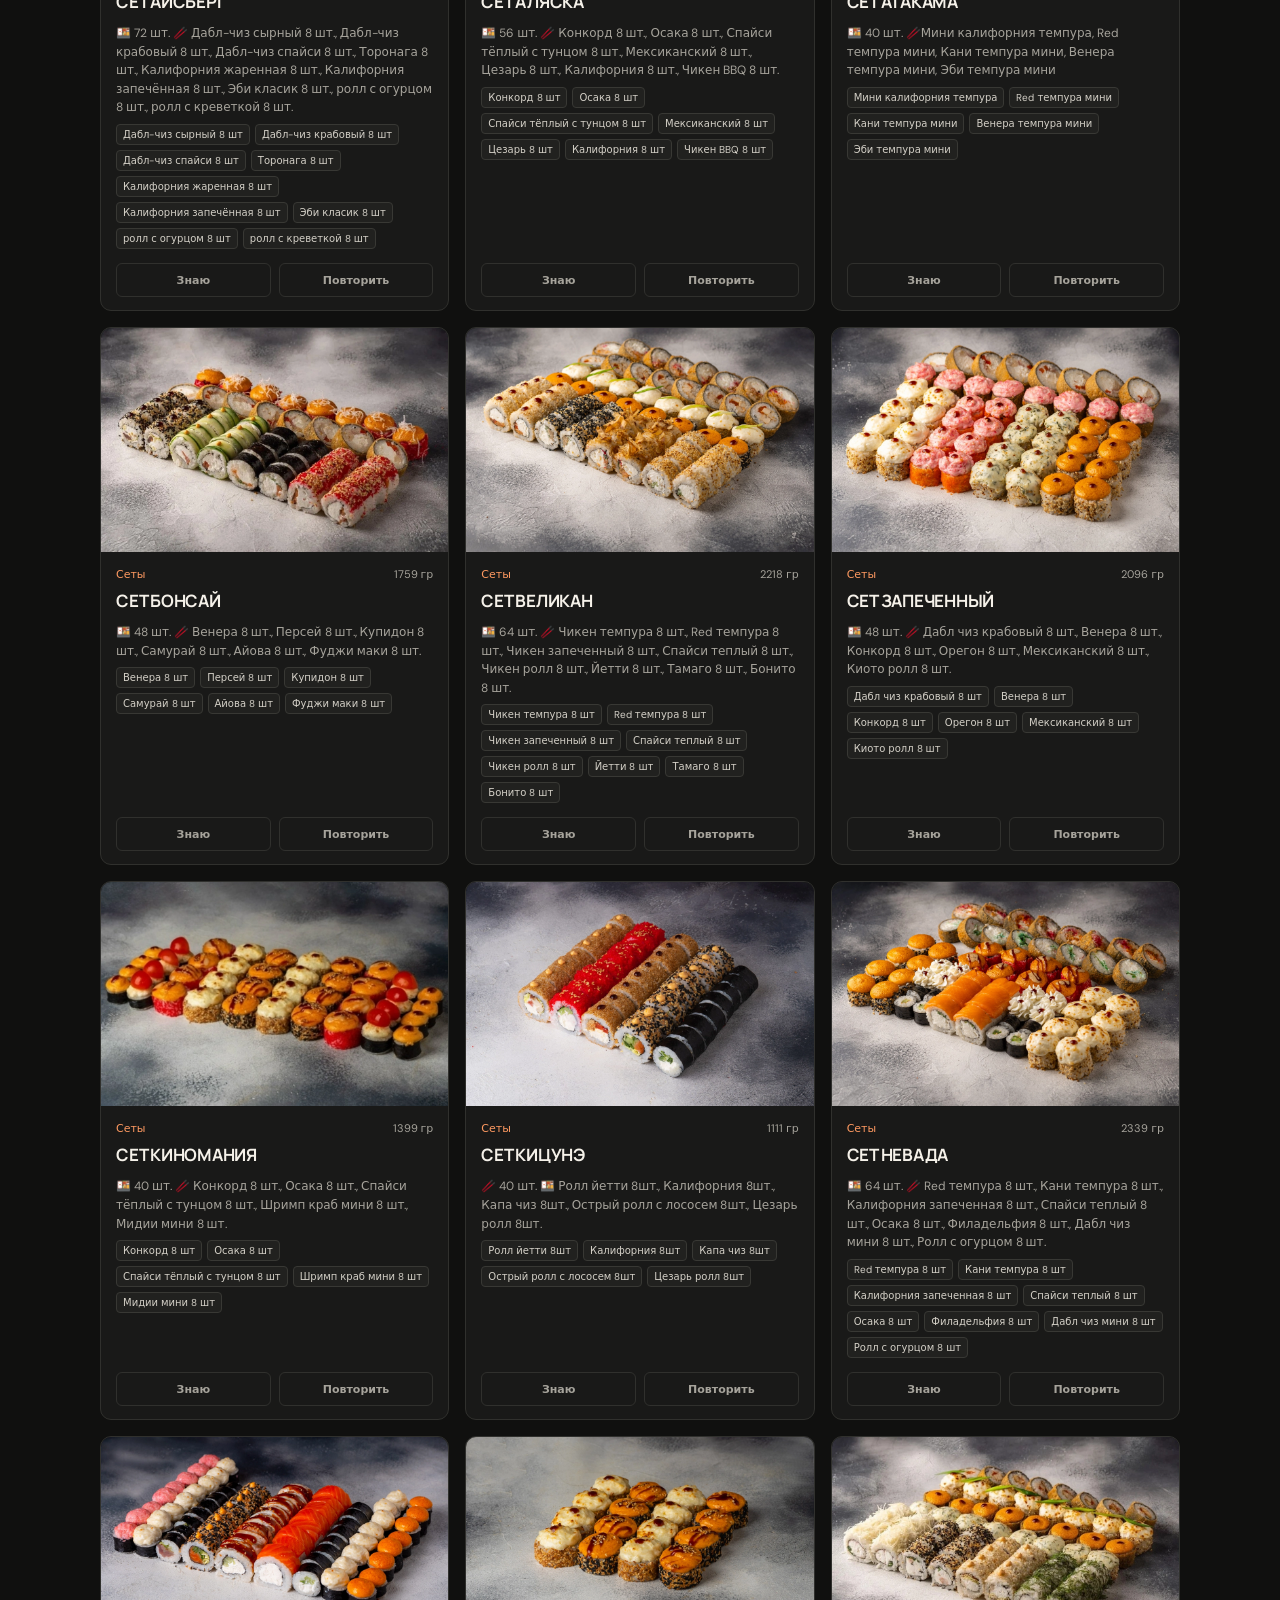
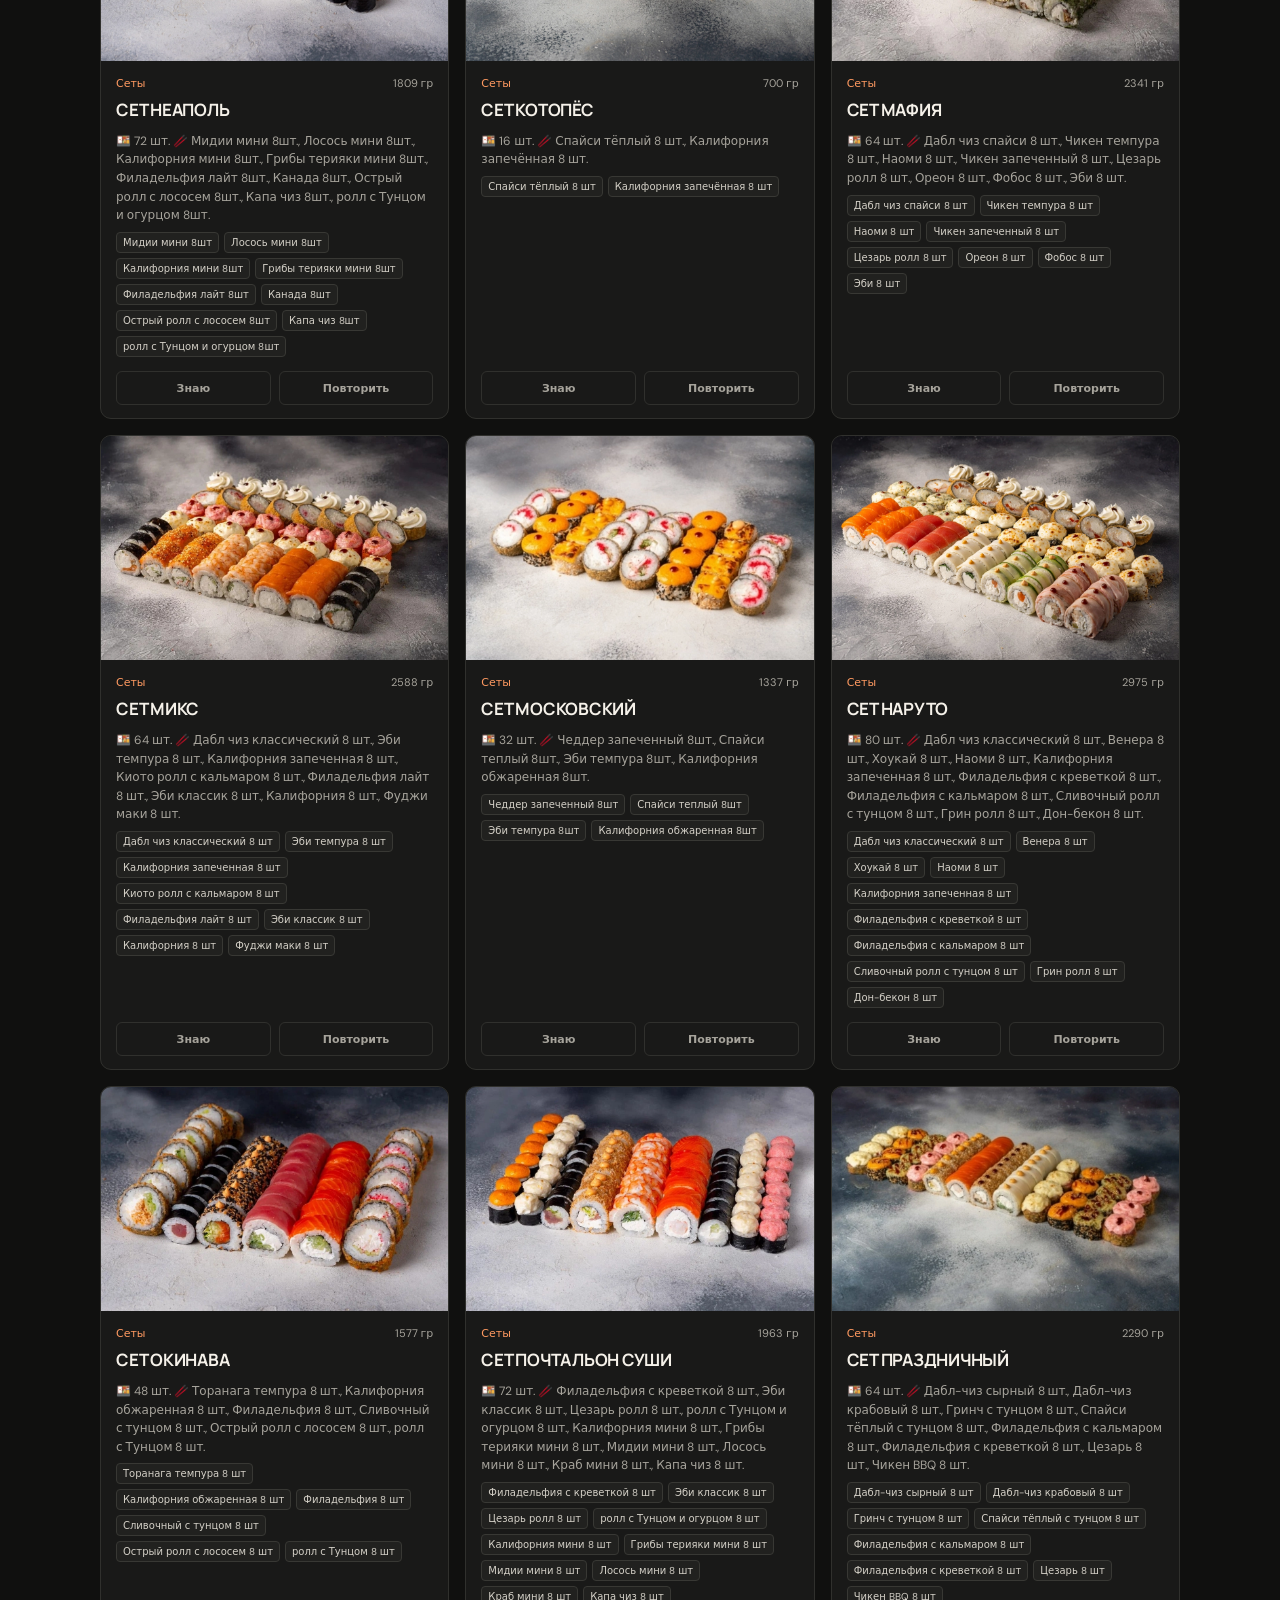
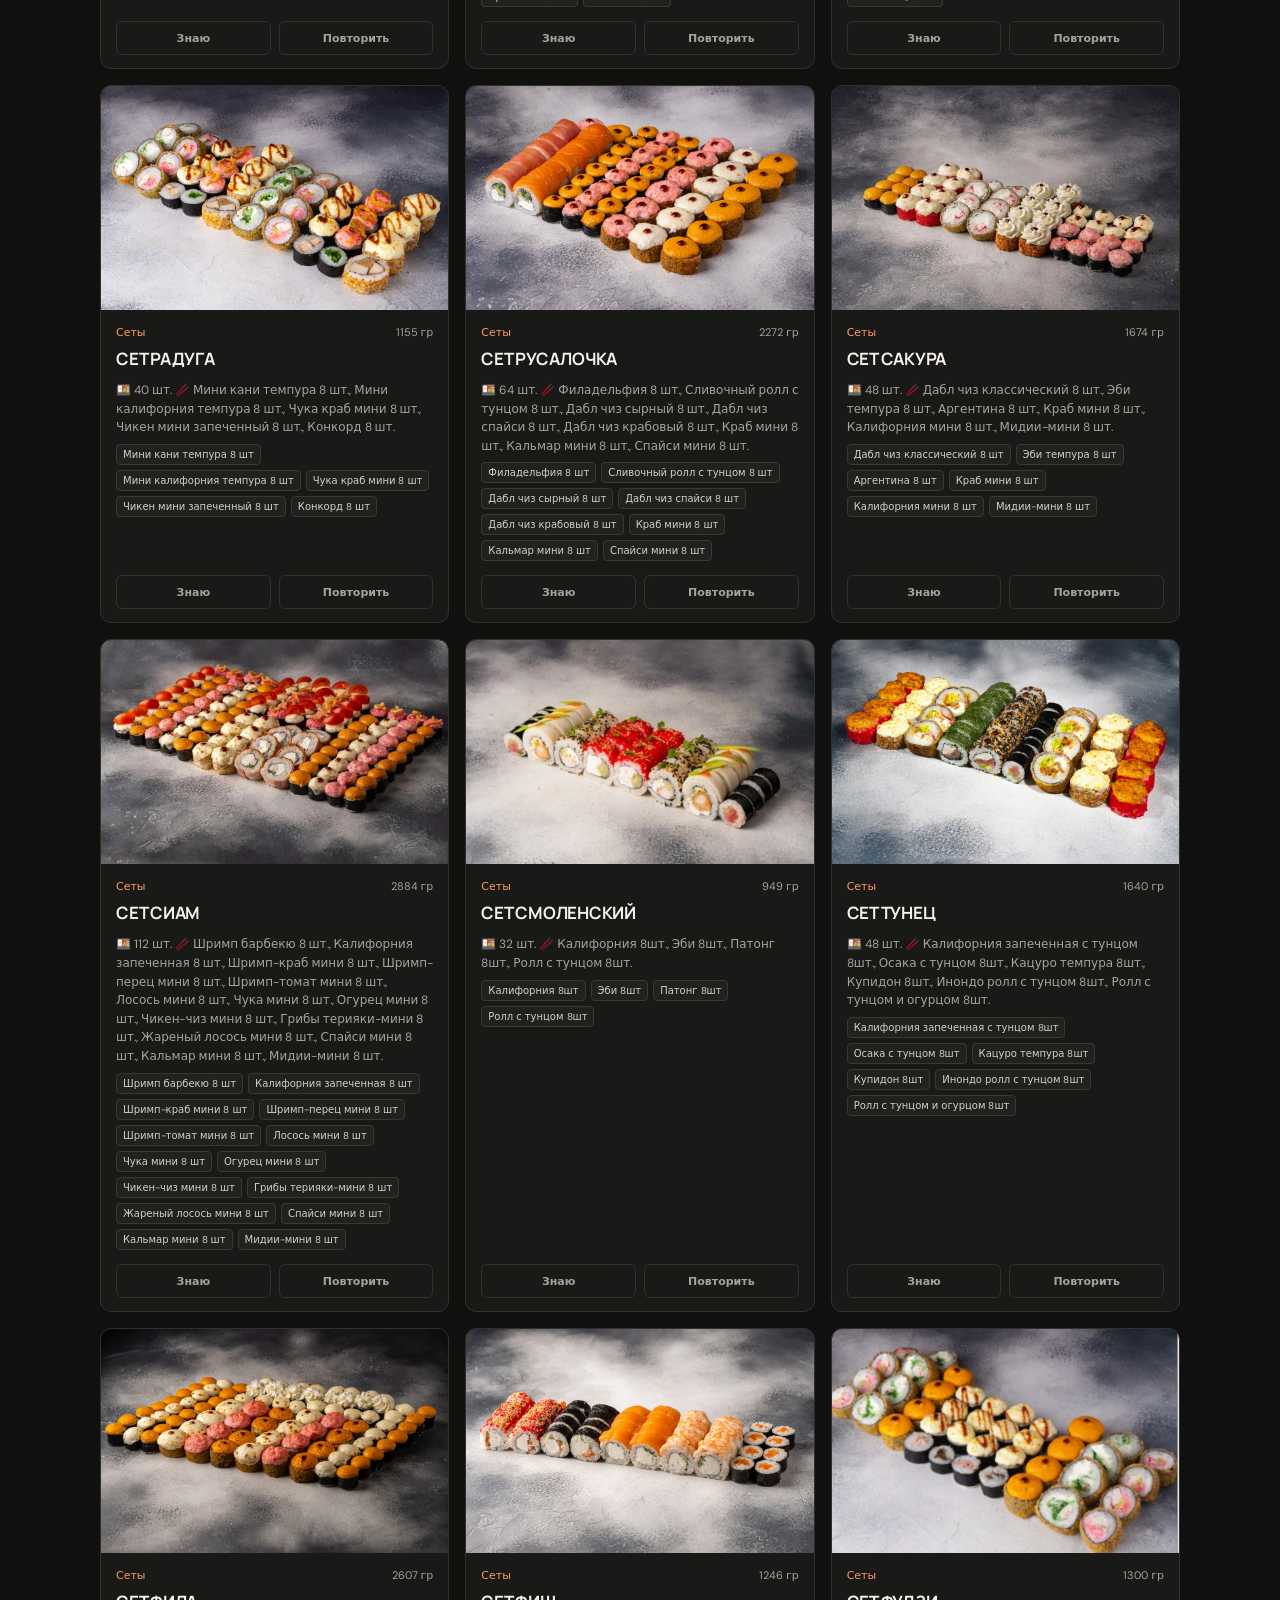
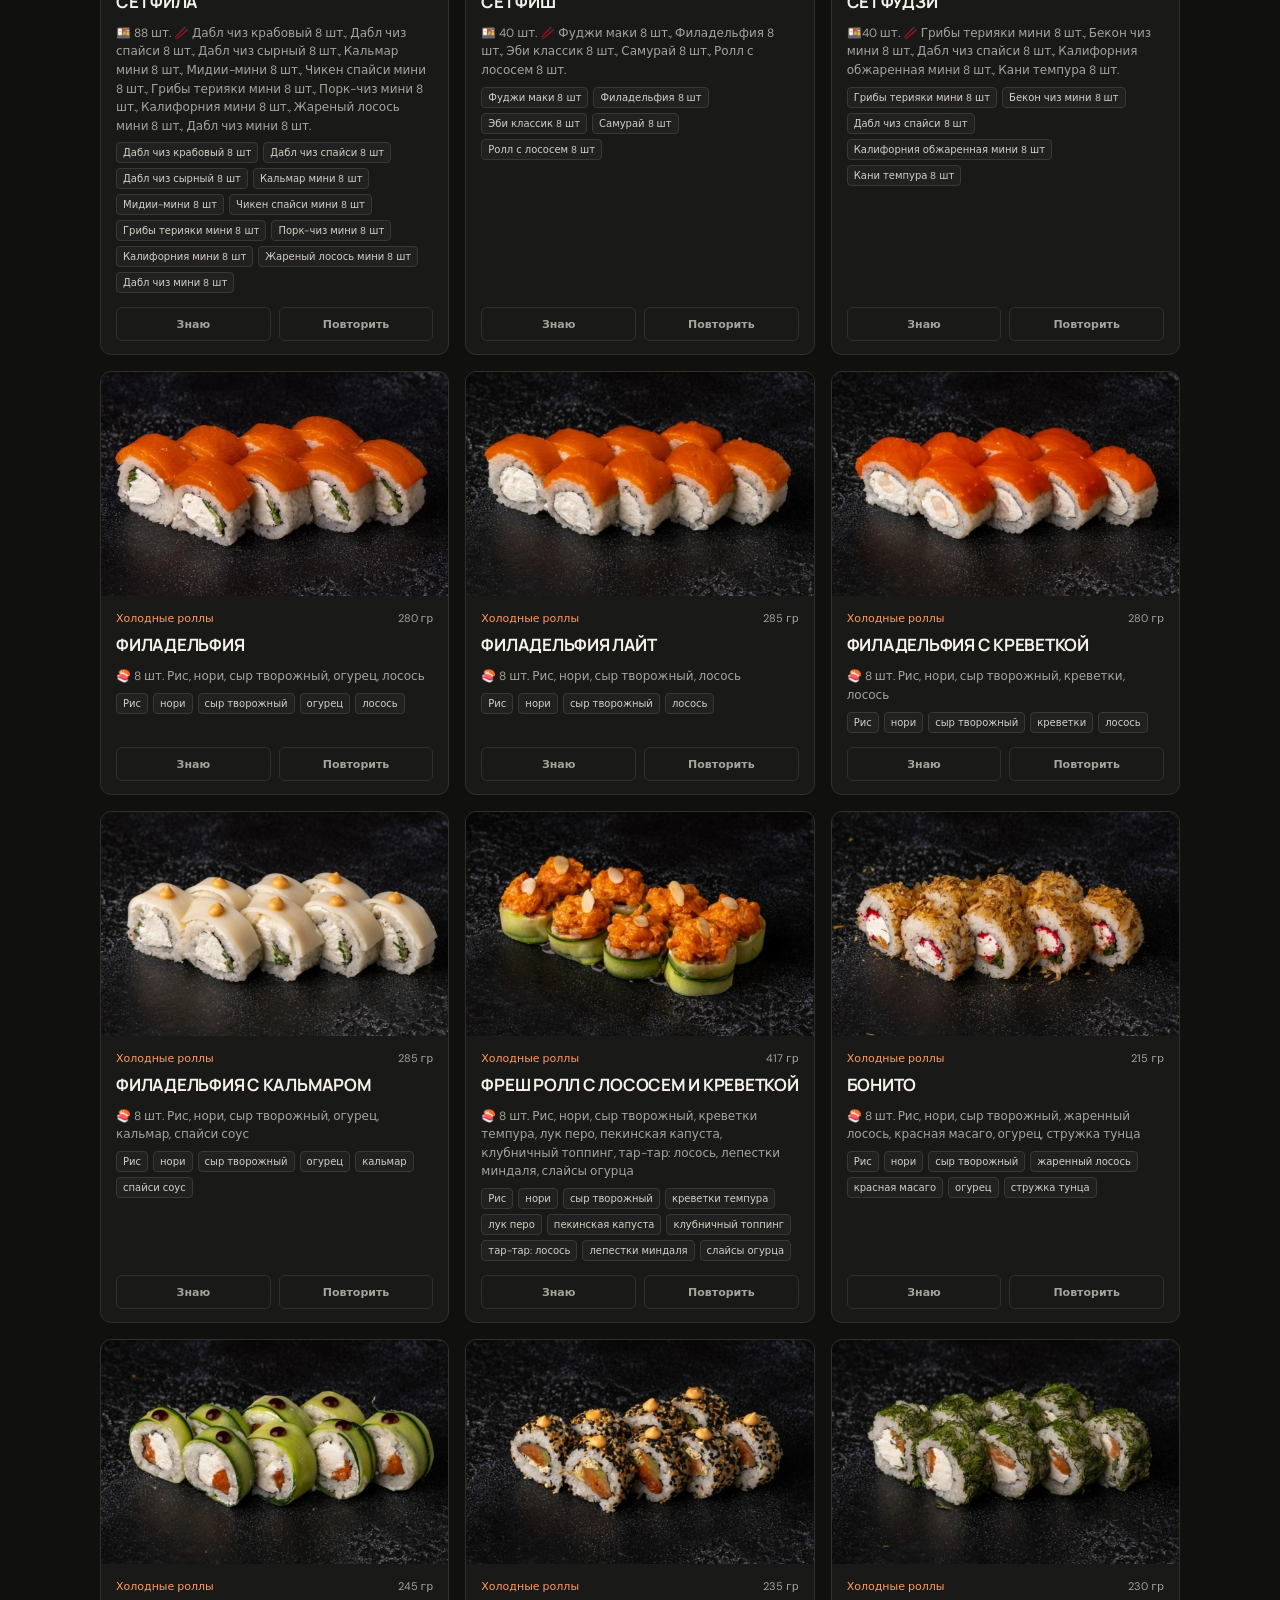
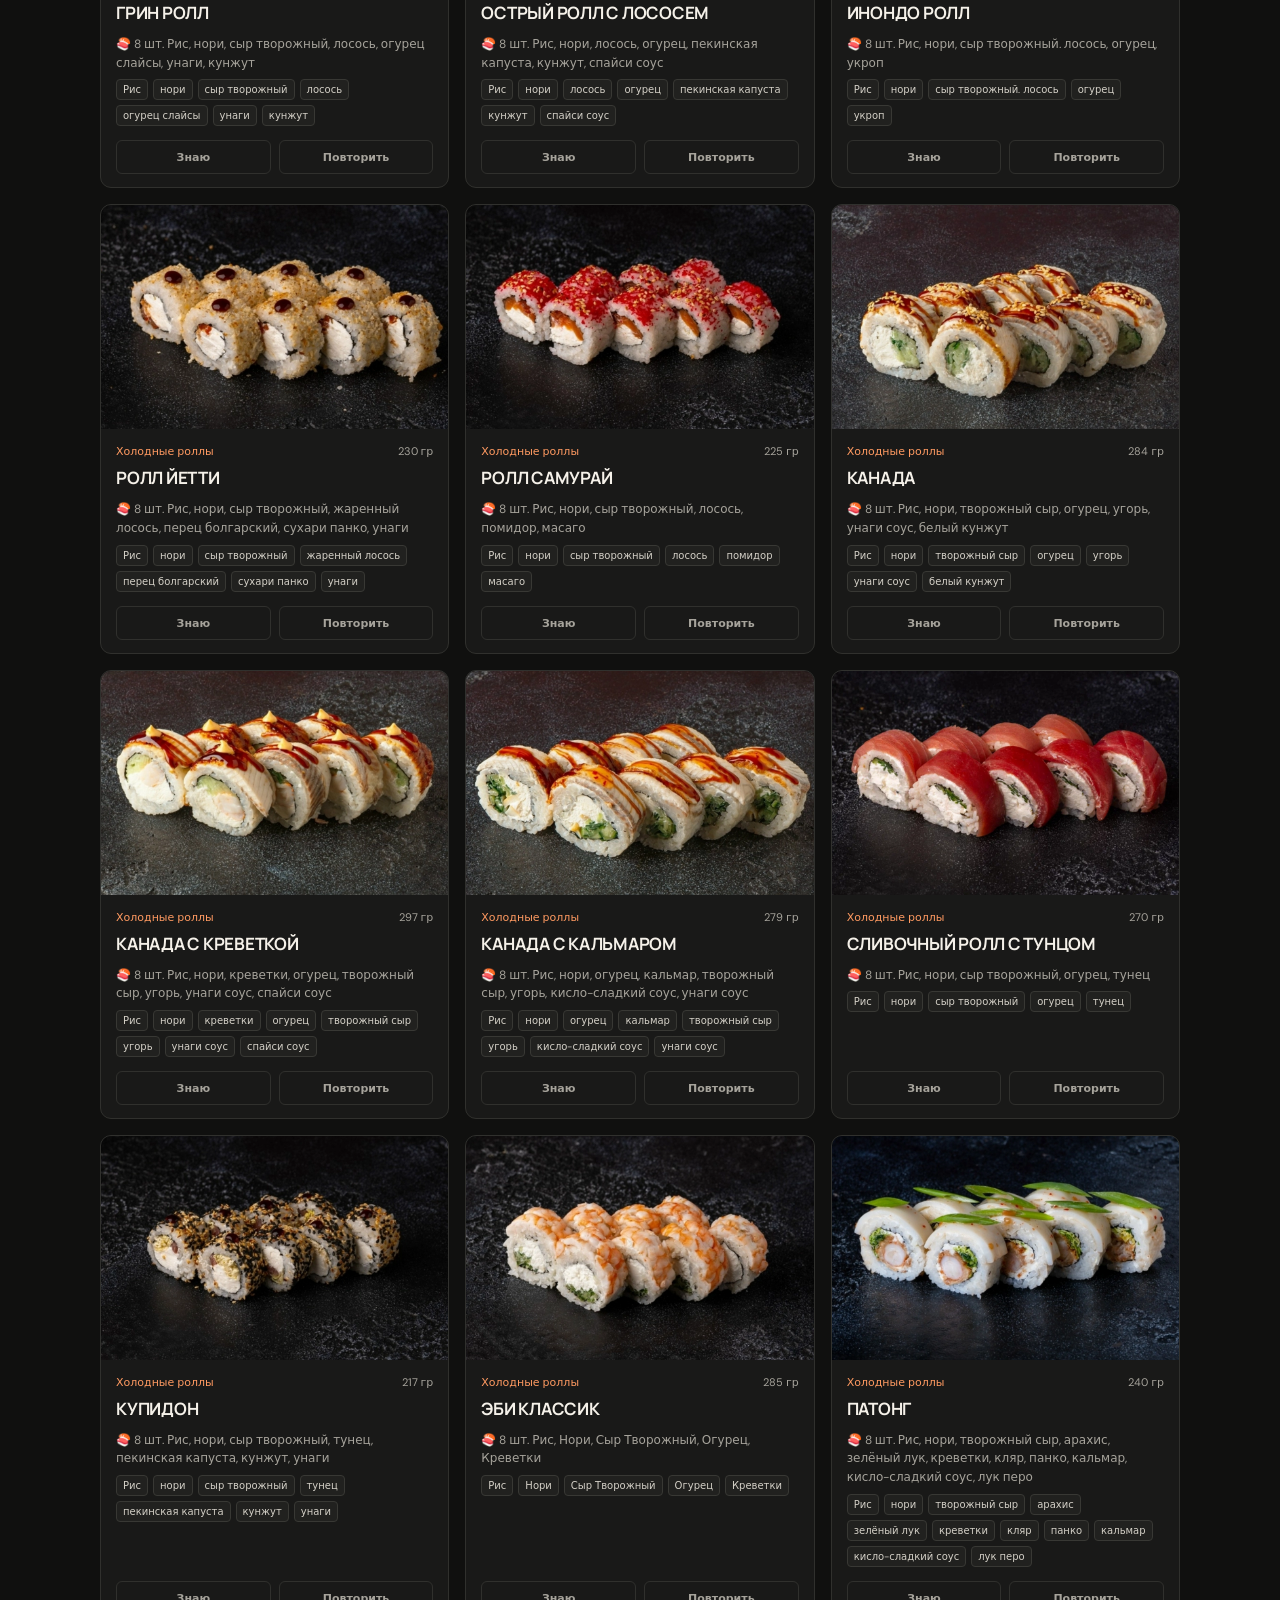
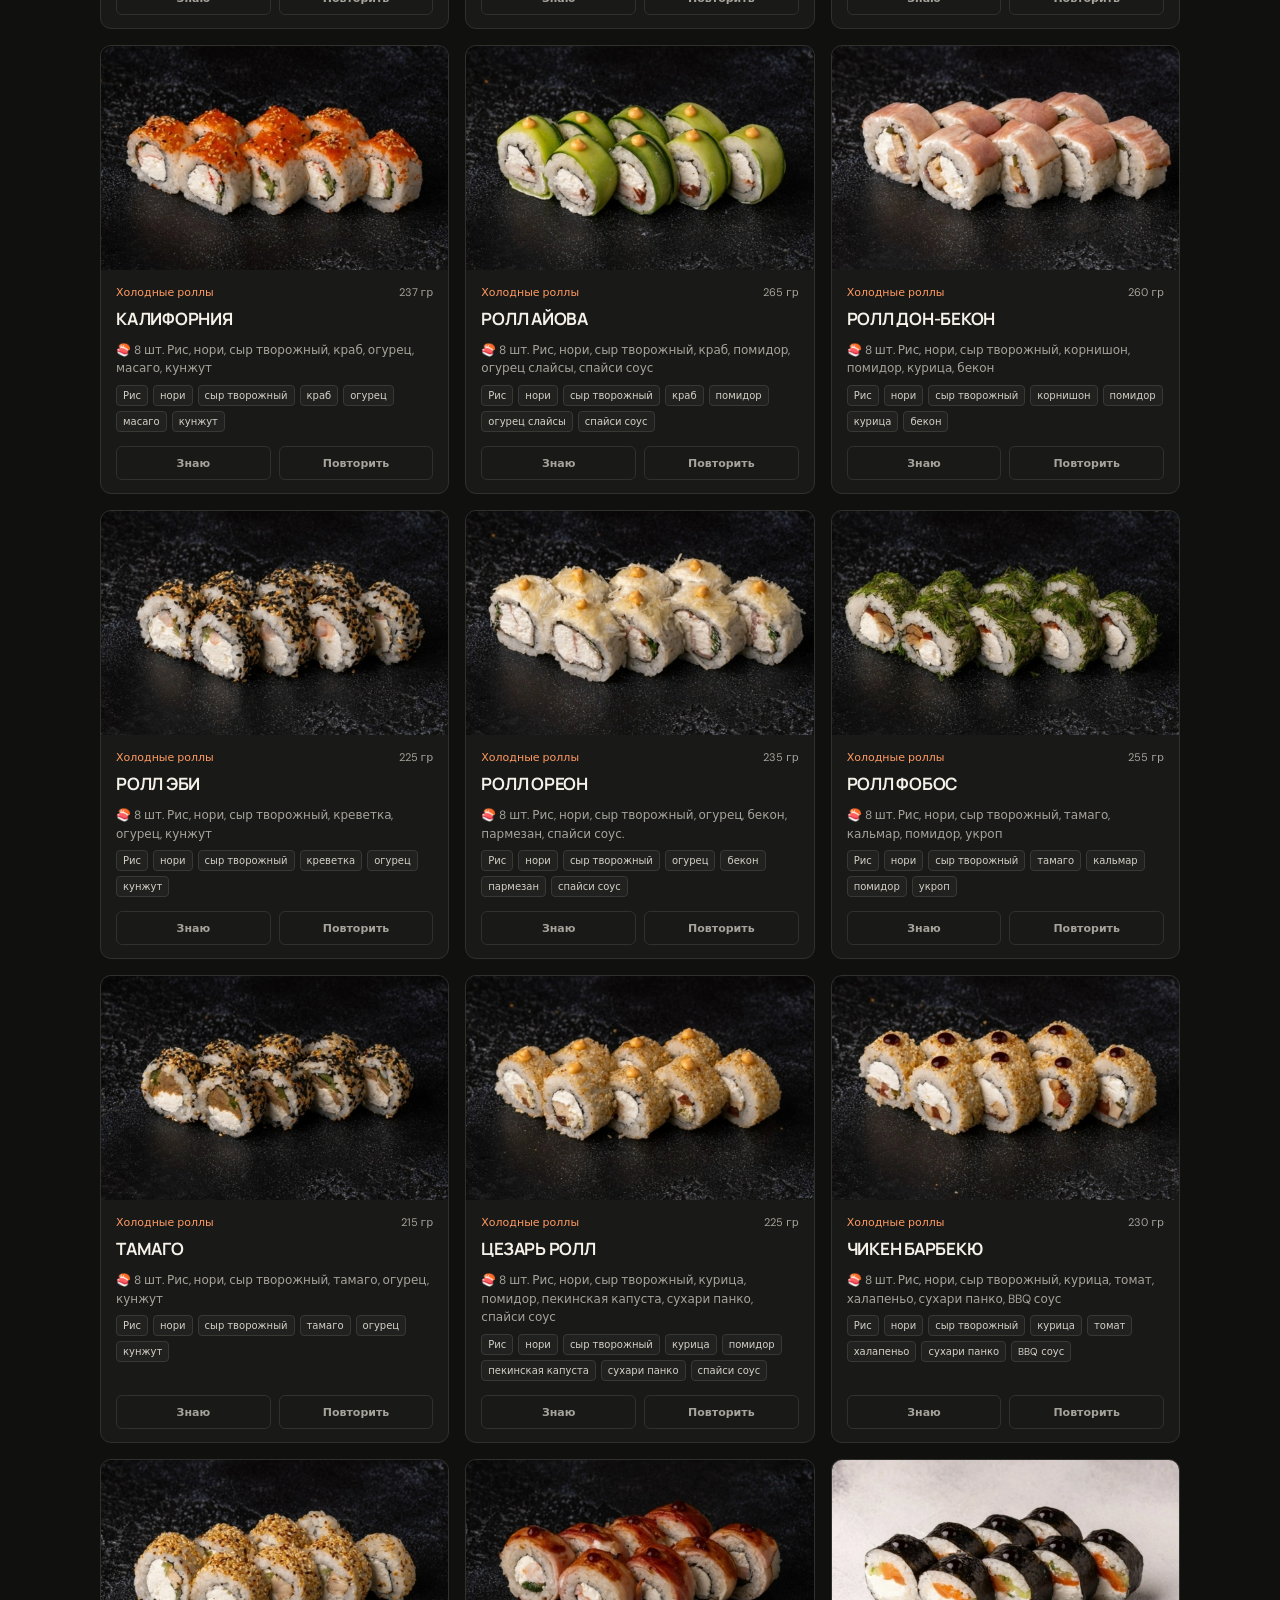
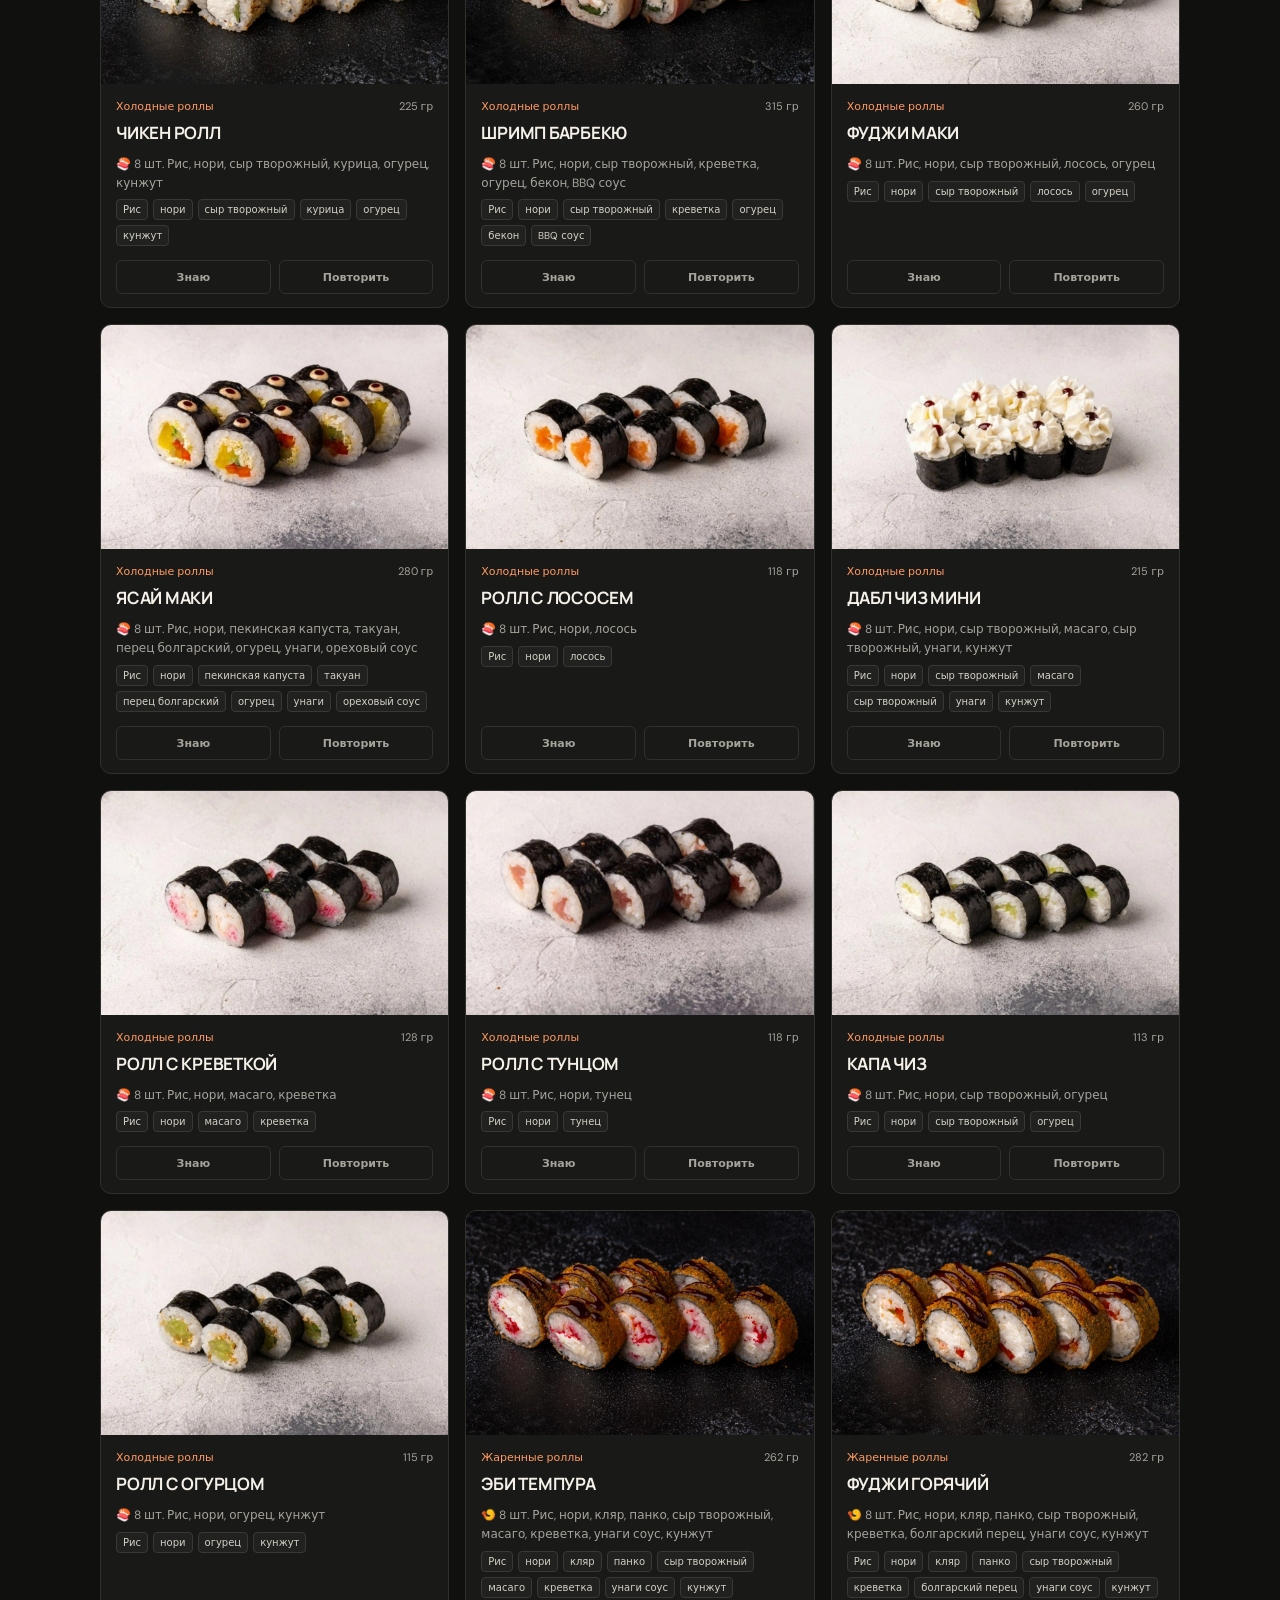
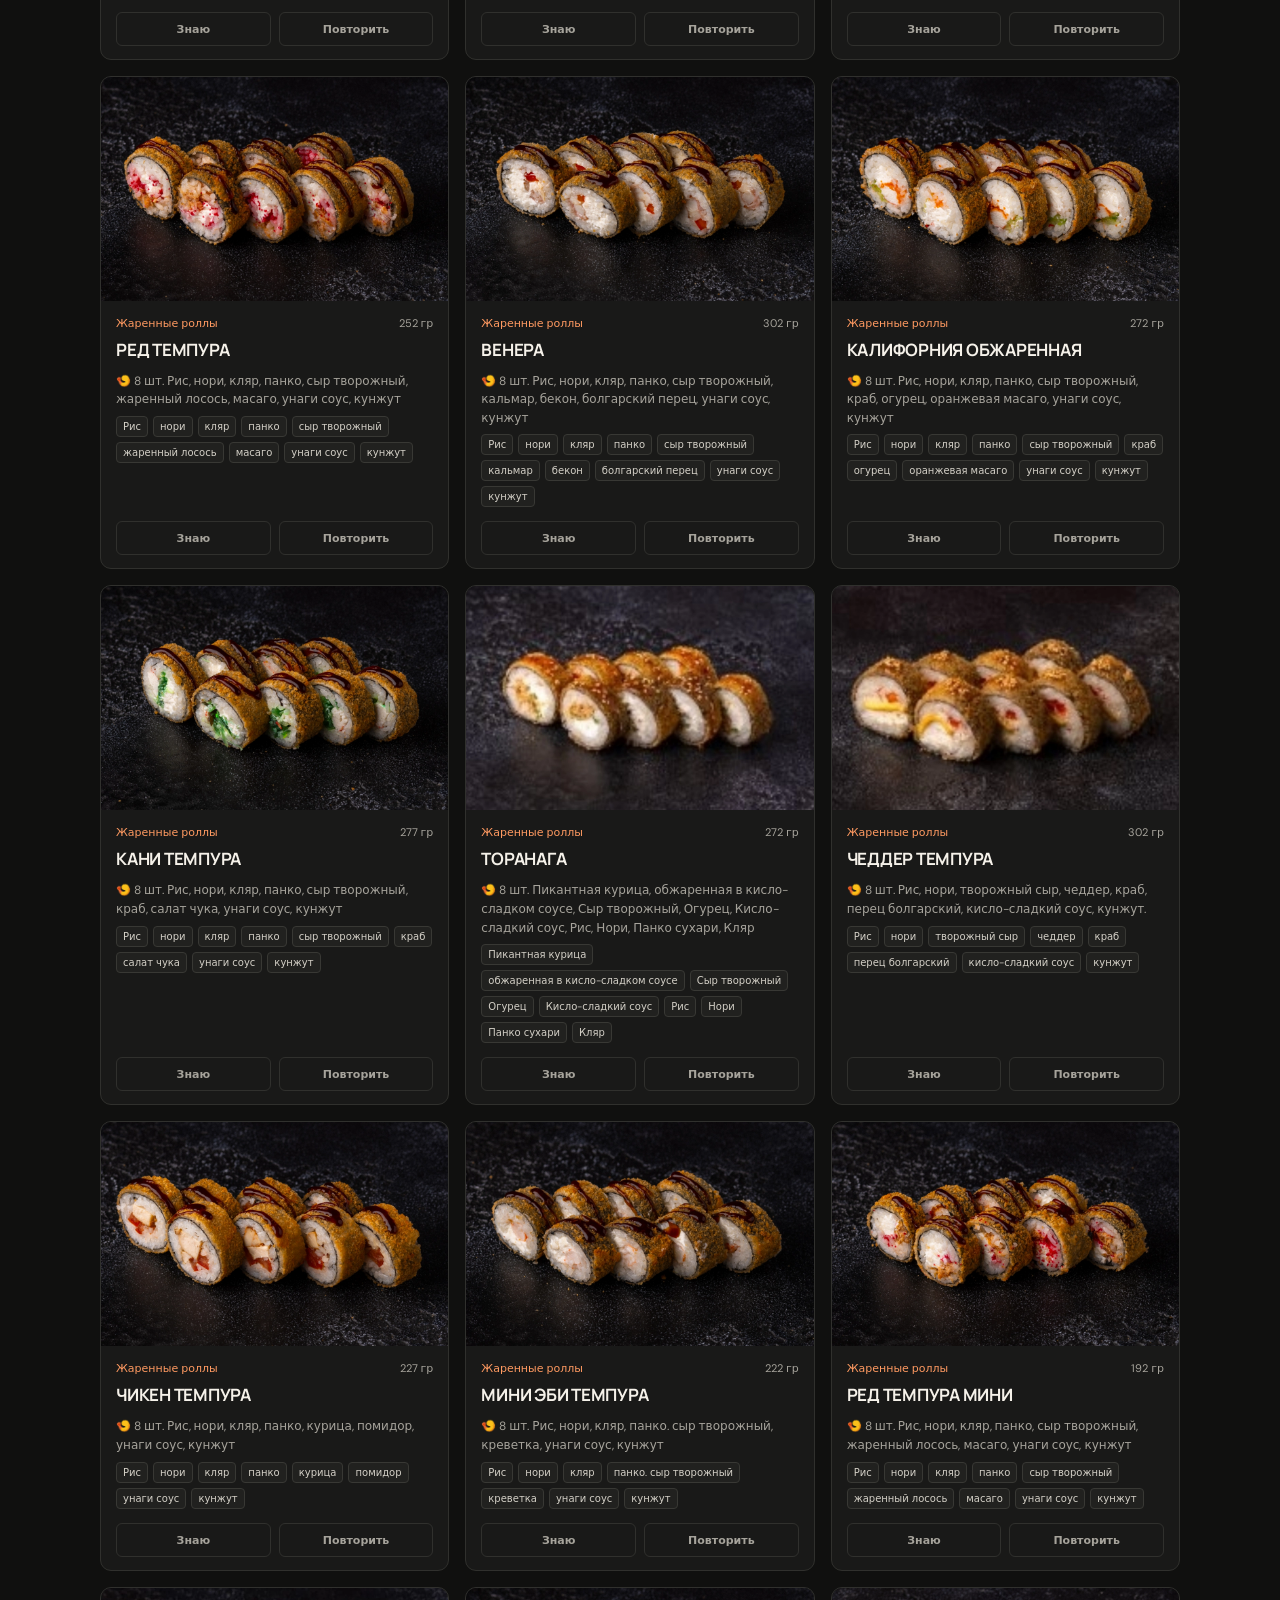
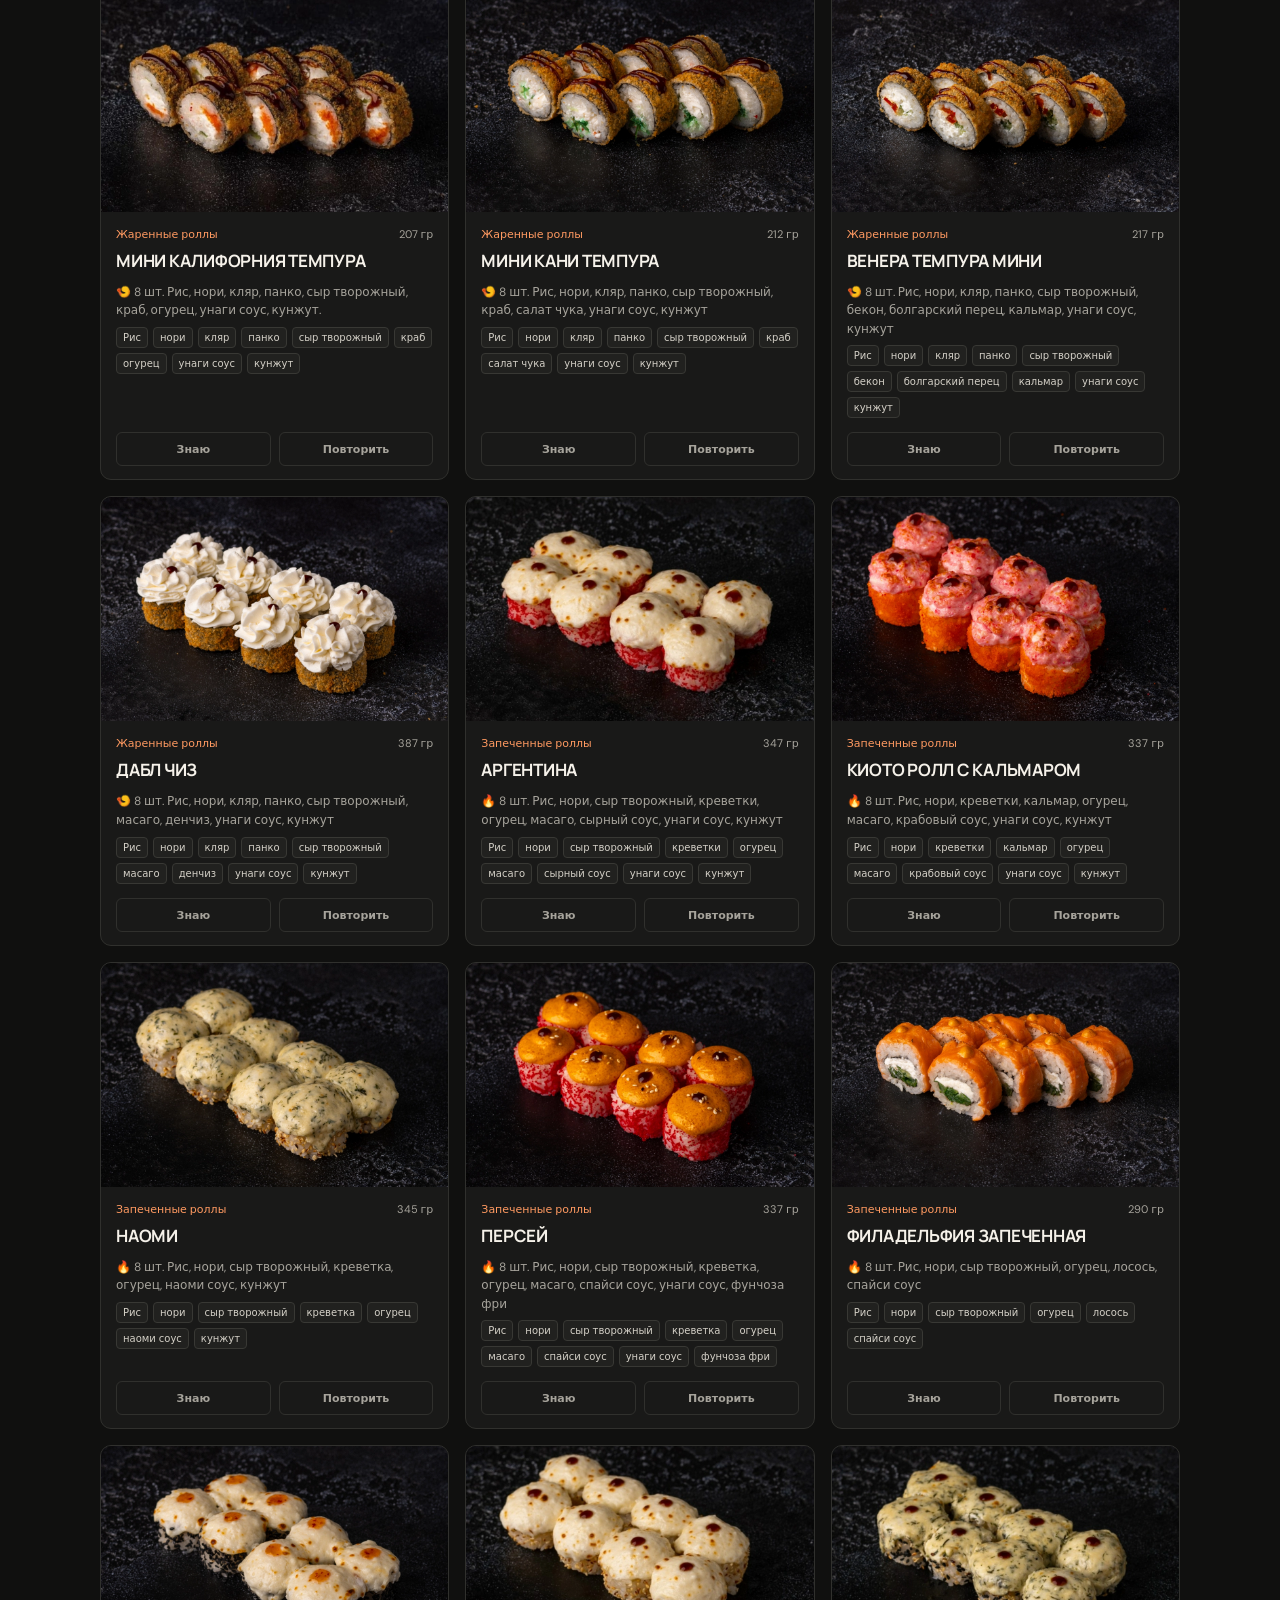
==== commit aa648b55: "Show roll photo in training quiz" ====
--- a/index.html
+++ b/index.html
@@ -60,6 +60,7 @@
       <p id="quiz-empty" class="empty" hidden></p>
       <div id="quiz-content" class="quiz-layout">
         <div class="quiz-ingredients" aria-label="Состав блюда">
+          <img id="quiz-photo" class="quiz-photo" src="" alt="" loading="lazy" hidden>
           <h3 id="quiz-ingredients-title">Состав:</h3>
           <ul id="quiz-ingredients-list" class="ingredients-list"></ul>
         </div>
--- a/style.css
+++ b/style.css
@@ -11,6 +11,11 @@
 .sets-intro{margin:-8px 0 20px;font-size:14px;line-height:1.6}.sets-list{display:grid;gap:10px}.set-card{background:var(--surface);border:1px solid var(--line);border-radius:10px;overflow:hidden}.set-card[open]{border-color:#5a4032}.set-summary{display:flex;align-items:center;gap:14px;padding:12px 16px;cursor:pointer;list-style:none;min-height:78px}.set-summary::-webkit-details-marker{display:none}.set-summary:hover{background:var(--surface2)}.set-thumb{width:58px;height:58px;object-fit:cover;border-radius:7px;background:var(--surface2);flex:0 0 auto}.set-summary-text{display:grid;gap:5px;flex:1;min-width:0}.set-summary-text strong{font:700 15px Manrope,sans-serif}.set-summary-text>span{font-size:12px;color:var(--muted)}.set-chevron{font-size:23px;color:var(--orange2);transition:transform .2s}.set-card[open] .set-chevron{transform:rotate(180deg)}.set-content{border-top:1px solid var(--line);padding:14px 18px 18px}.set-roll-count{font-size:11px;color:var(--orange2);font-weight:700;text-transform:uppercase;letter-spacing:.8px;margin:0 0 10px}.set-rolls{display:grid;grid-template-columns:repeat(2,minmax(0,1fr));gap:8px 22px;margin:0;padding:0;list-style:none}.set-rolls li{font-size:13px;line-height:1.45;padding-left:16px;position:relative}.set-rolls li::before{content:'•';position:absolute;left:0;color:var(--orange)}
 @media(max-width:500px){.set-summary{gap:10px;padding:10px}.set-thumb{width:48px;height:48px}.set-summary-text strong{font-size:13px}.set-rolls{grid-template-columns:1fr;gap:7px}.set-content{padding:12px}}
 
+/* Quiz photo */
+.quiz-layout{display:grid;grid-template-columns:minmax(0,1fr) minmax(0,1fr);gap:16px;align-items:start}
+.quiz-photo{display:block;width:100%;aspect-ratio:4/3;object-fit:cover;border-radius:10px;margin:0 0 18px;border:1px solid var(--line);background:var(--surface2)}
+.quiz-photo[hidden]{display:none}
+
 /* Set detail view */
 .set-detail-image{display:block;width:min(100%,560px);max-height:360px;object-fit:cover;border-radius:12px;margin:0 0 18px;border:1px solid var(--line)}
 .set-detail-rolls{display:grid;grid-template-columns:repeat(2,minmax(0,1fr));gap:8px 22px;margin:16px 0 0;padding:0;list-style:none}
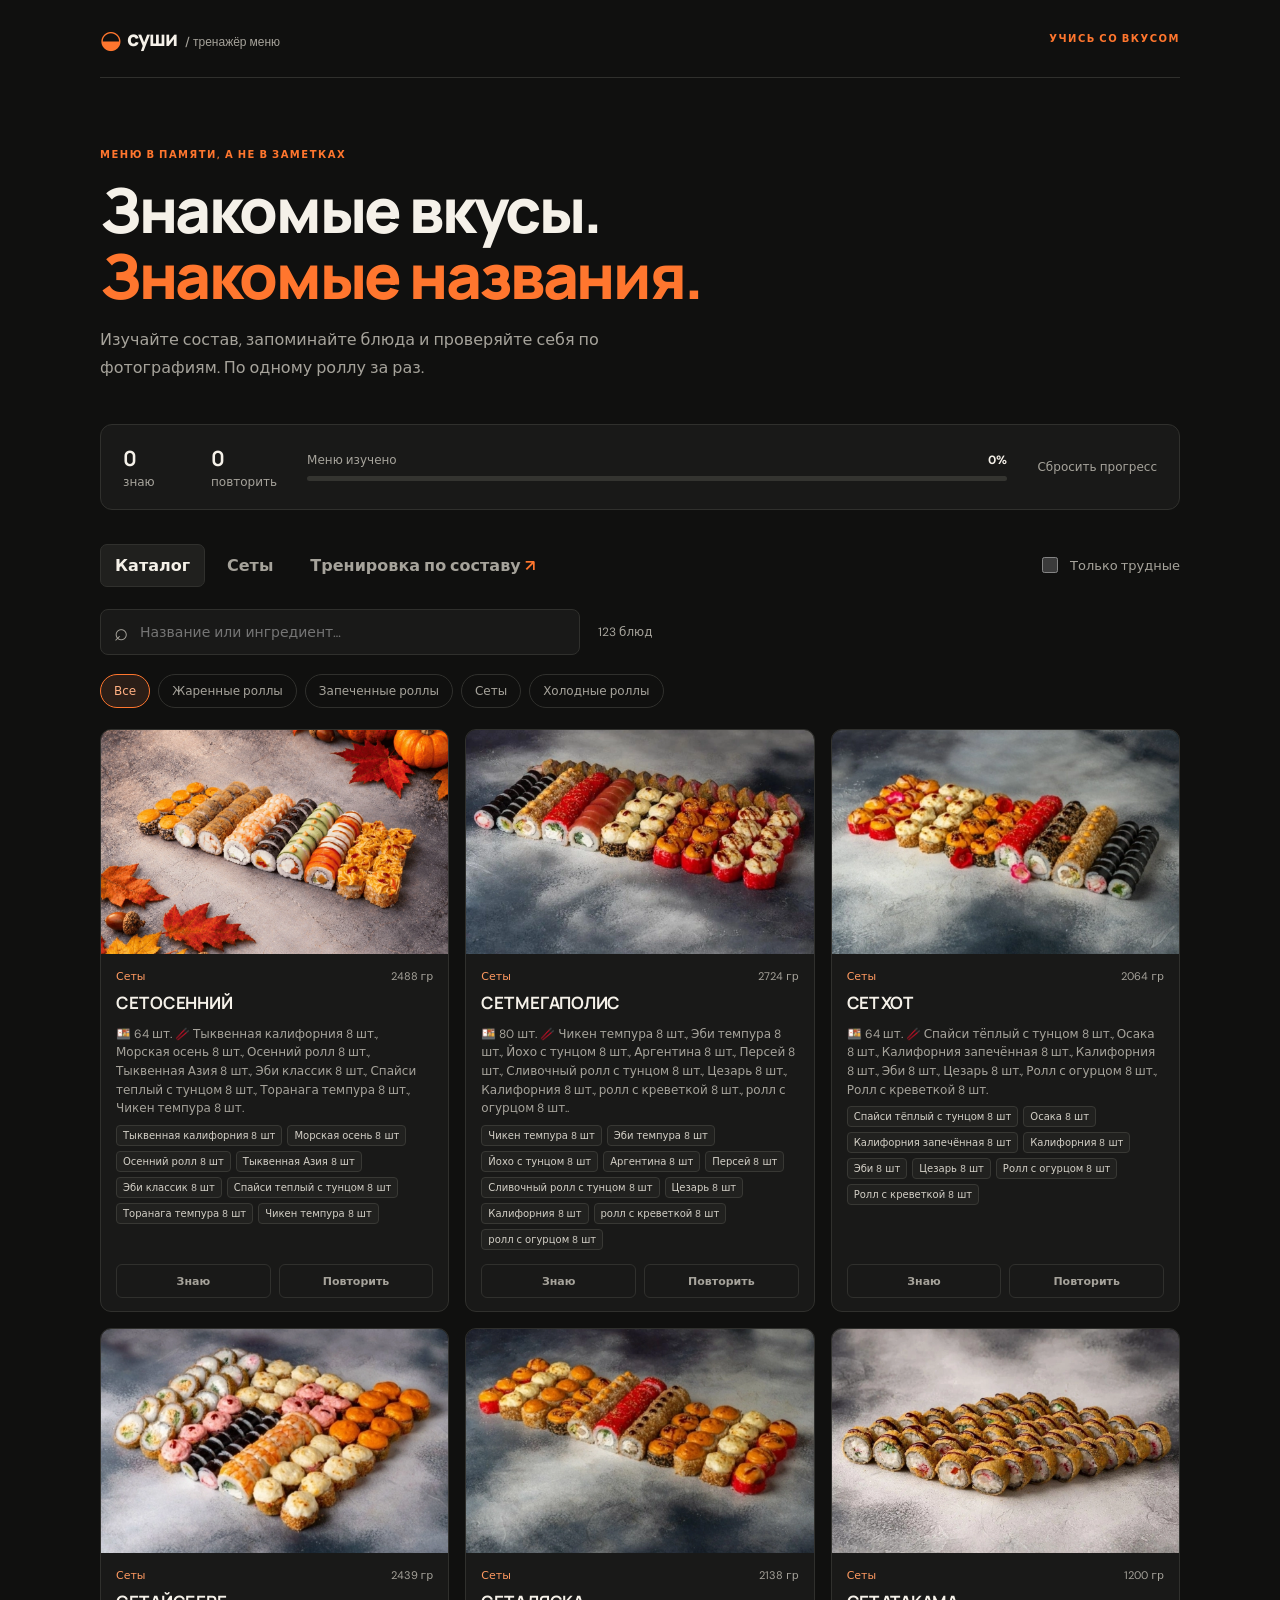
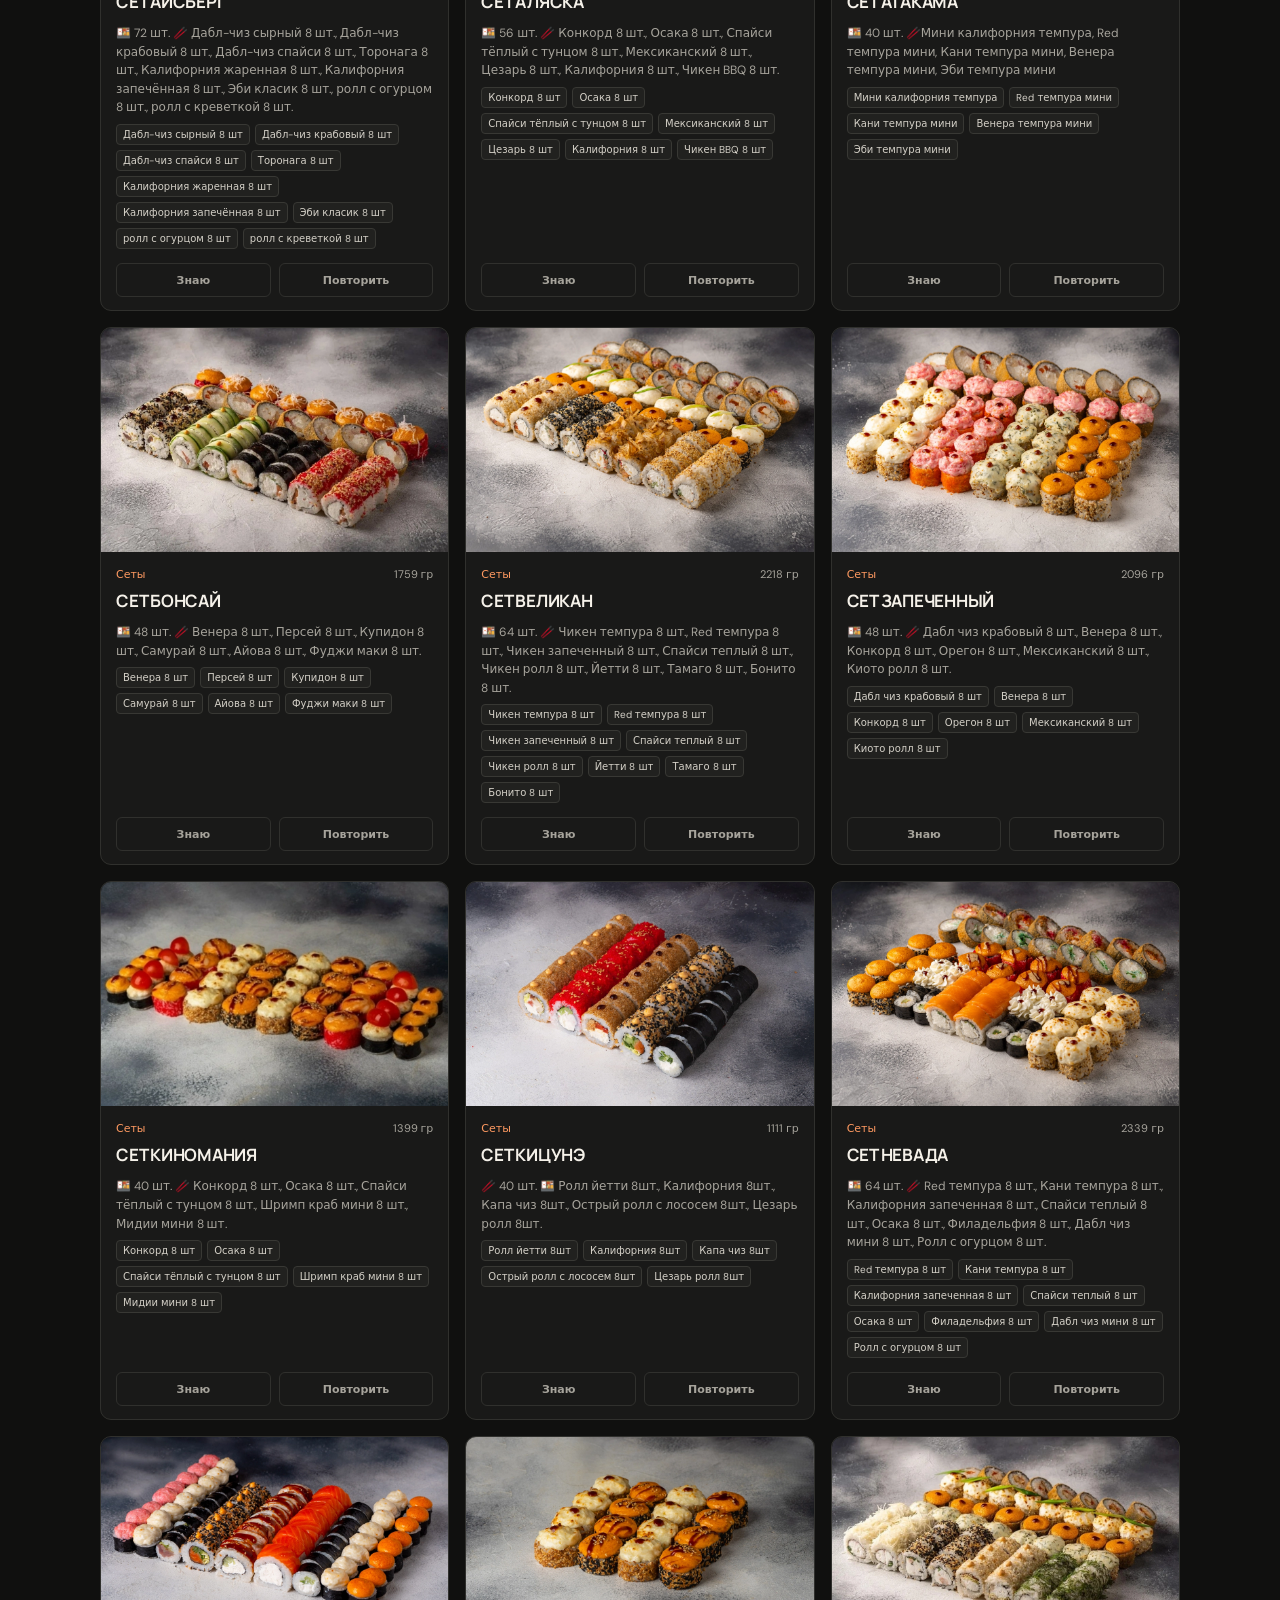
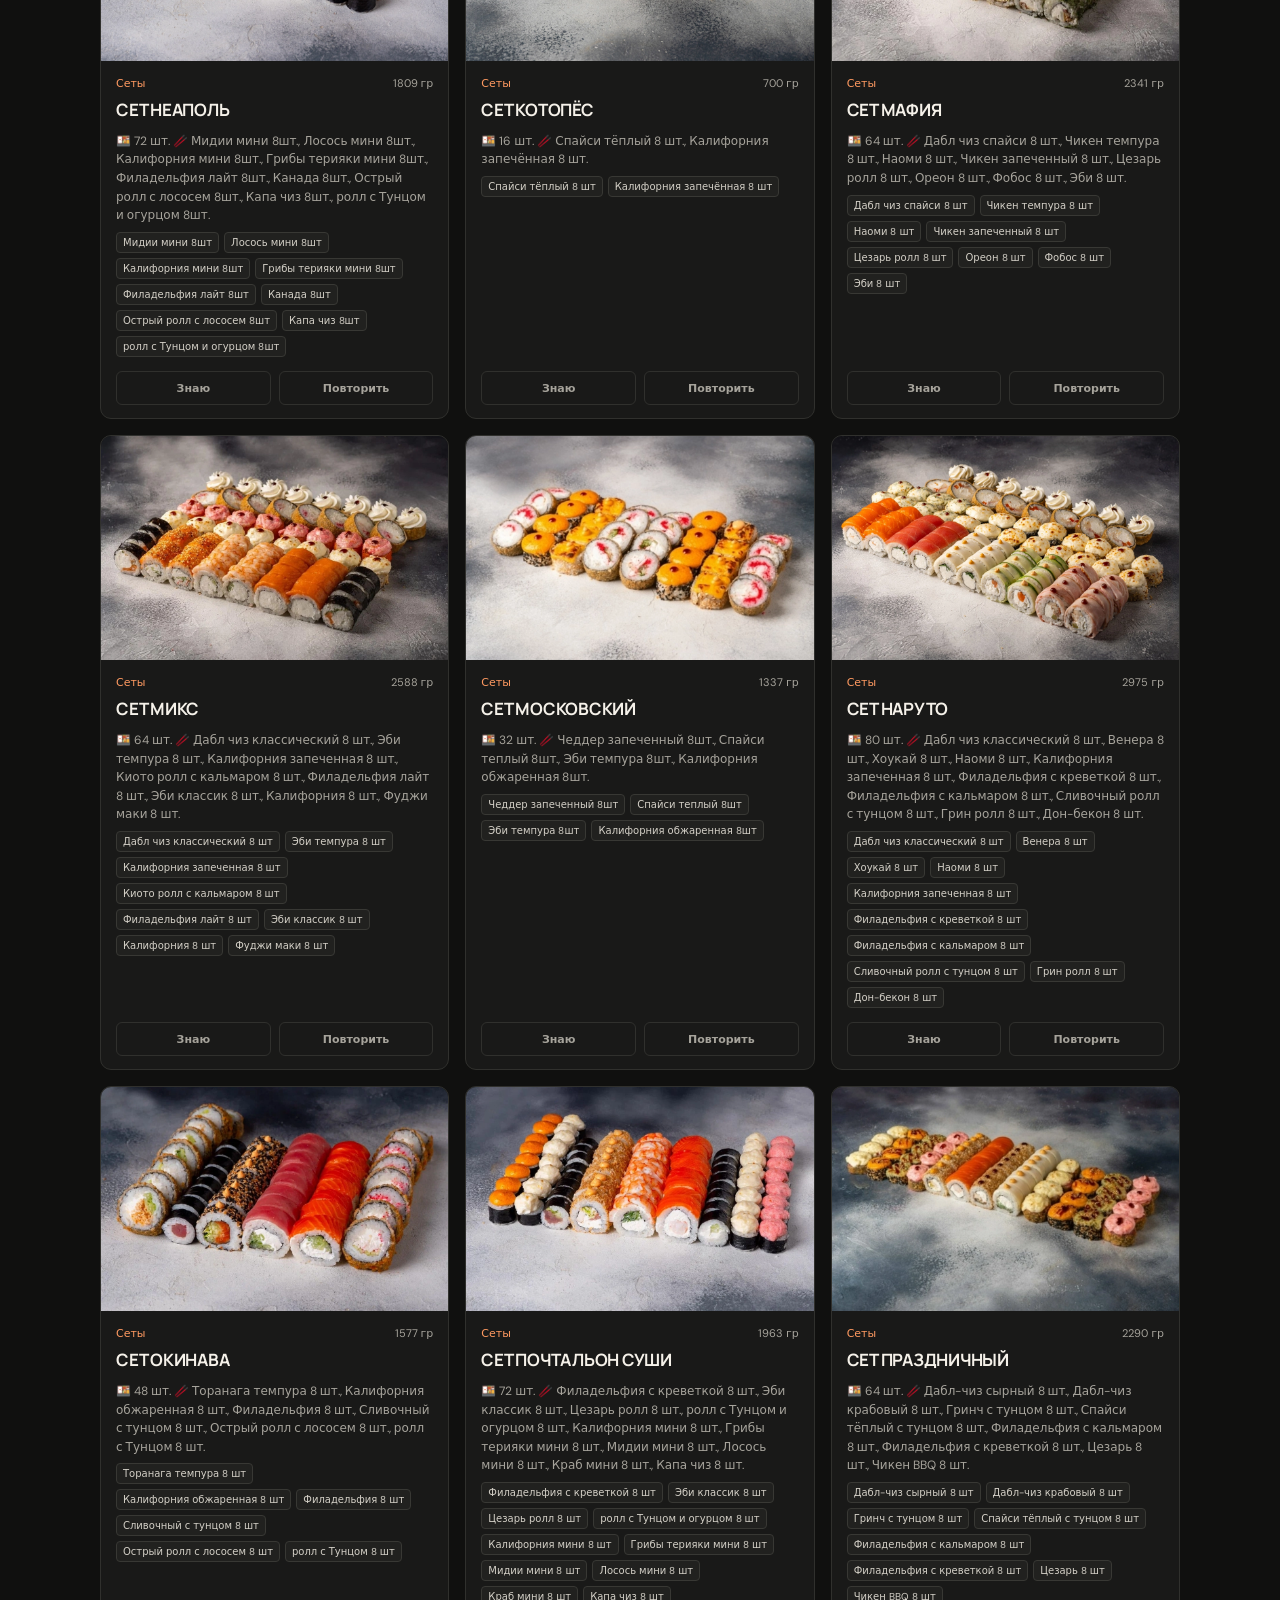
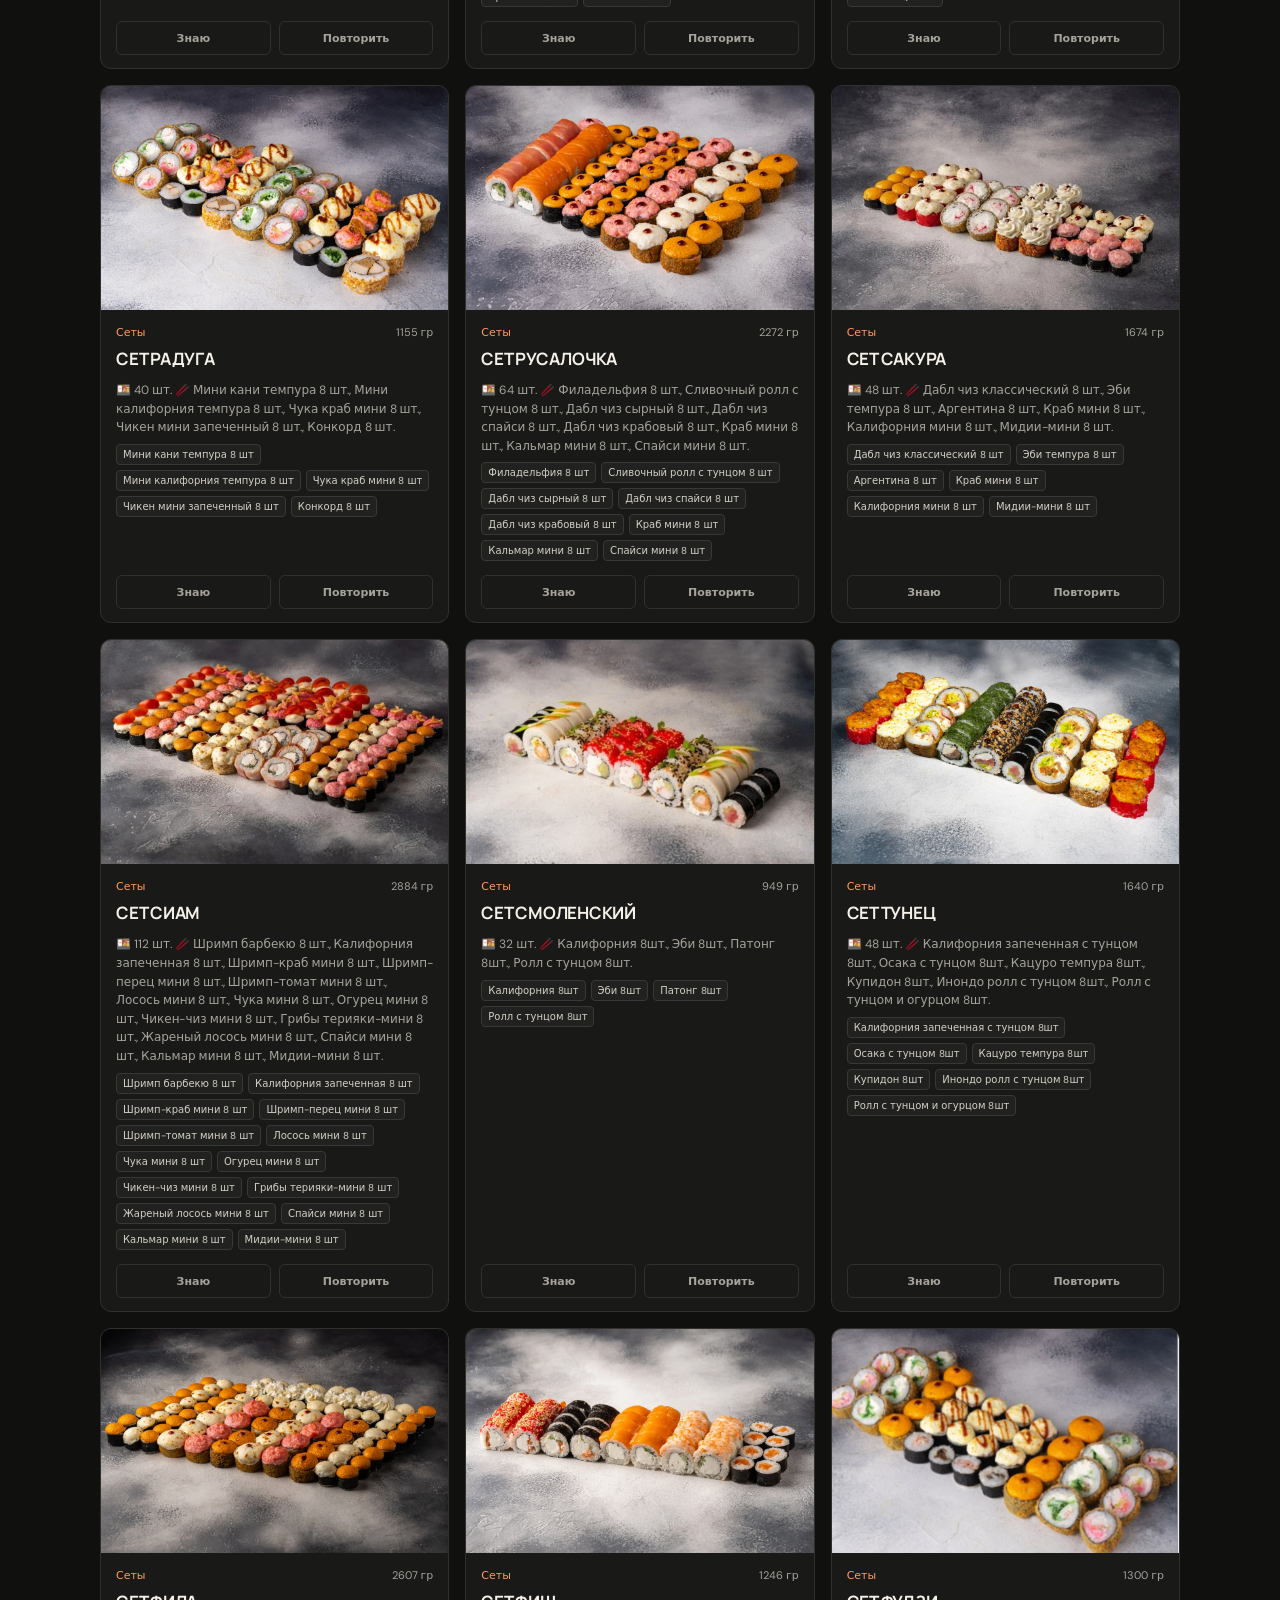
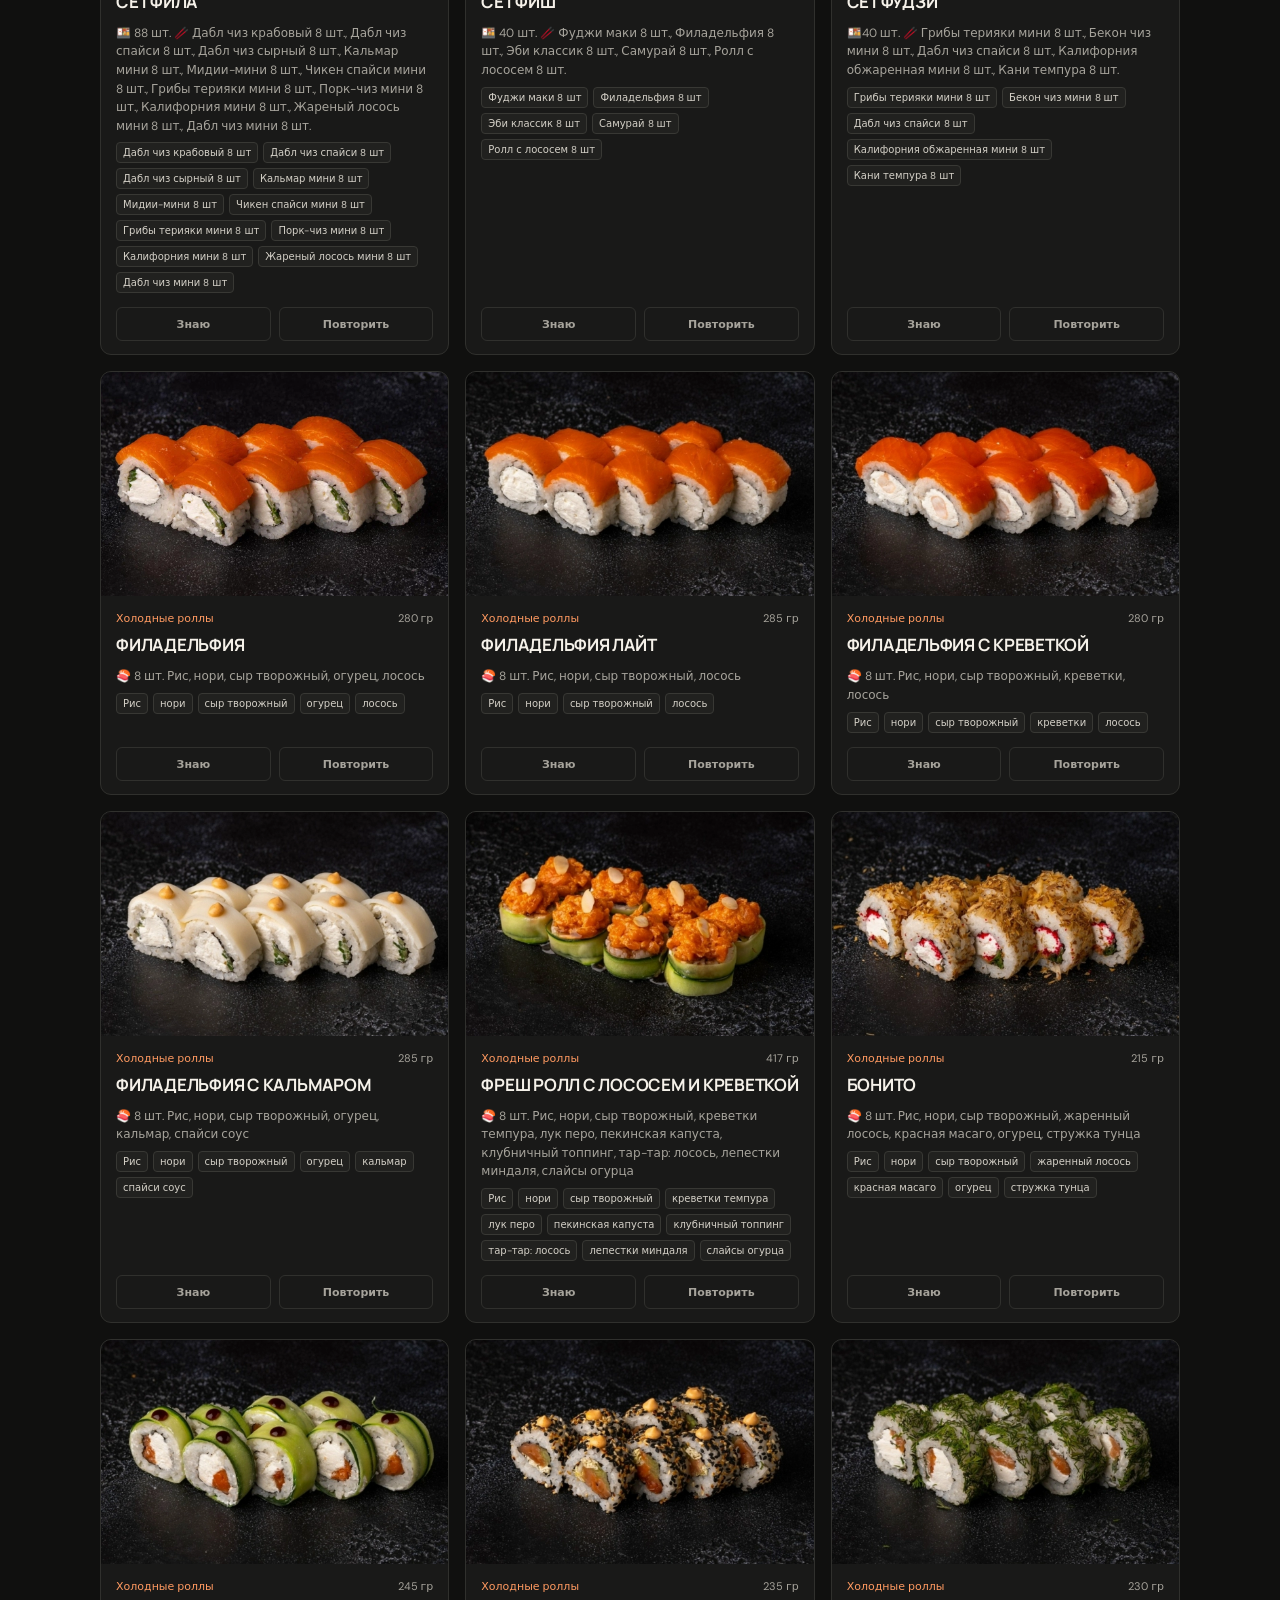
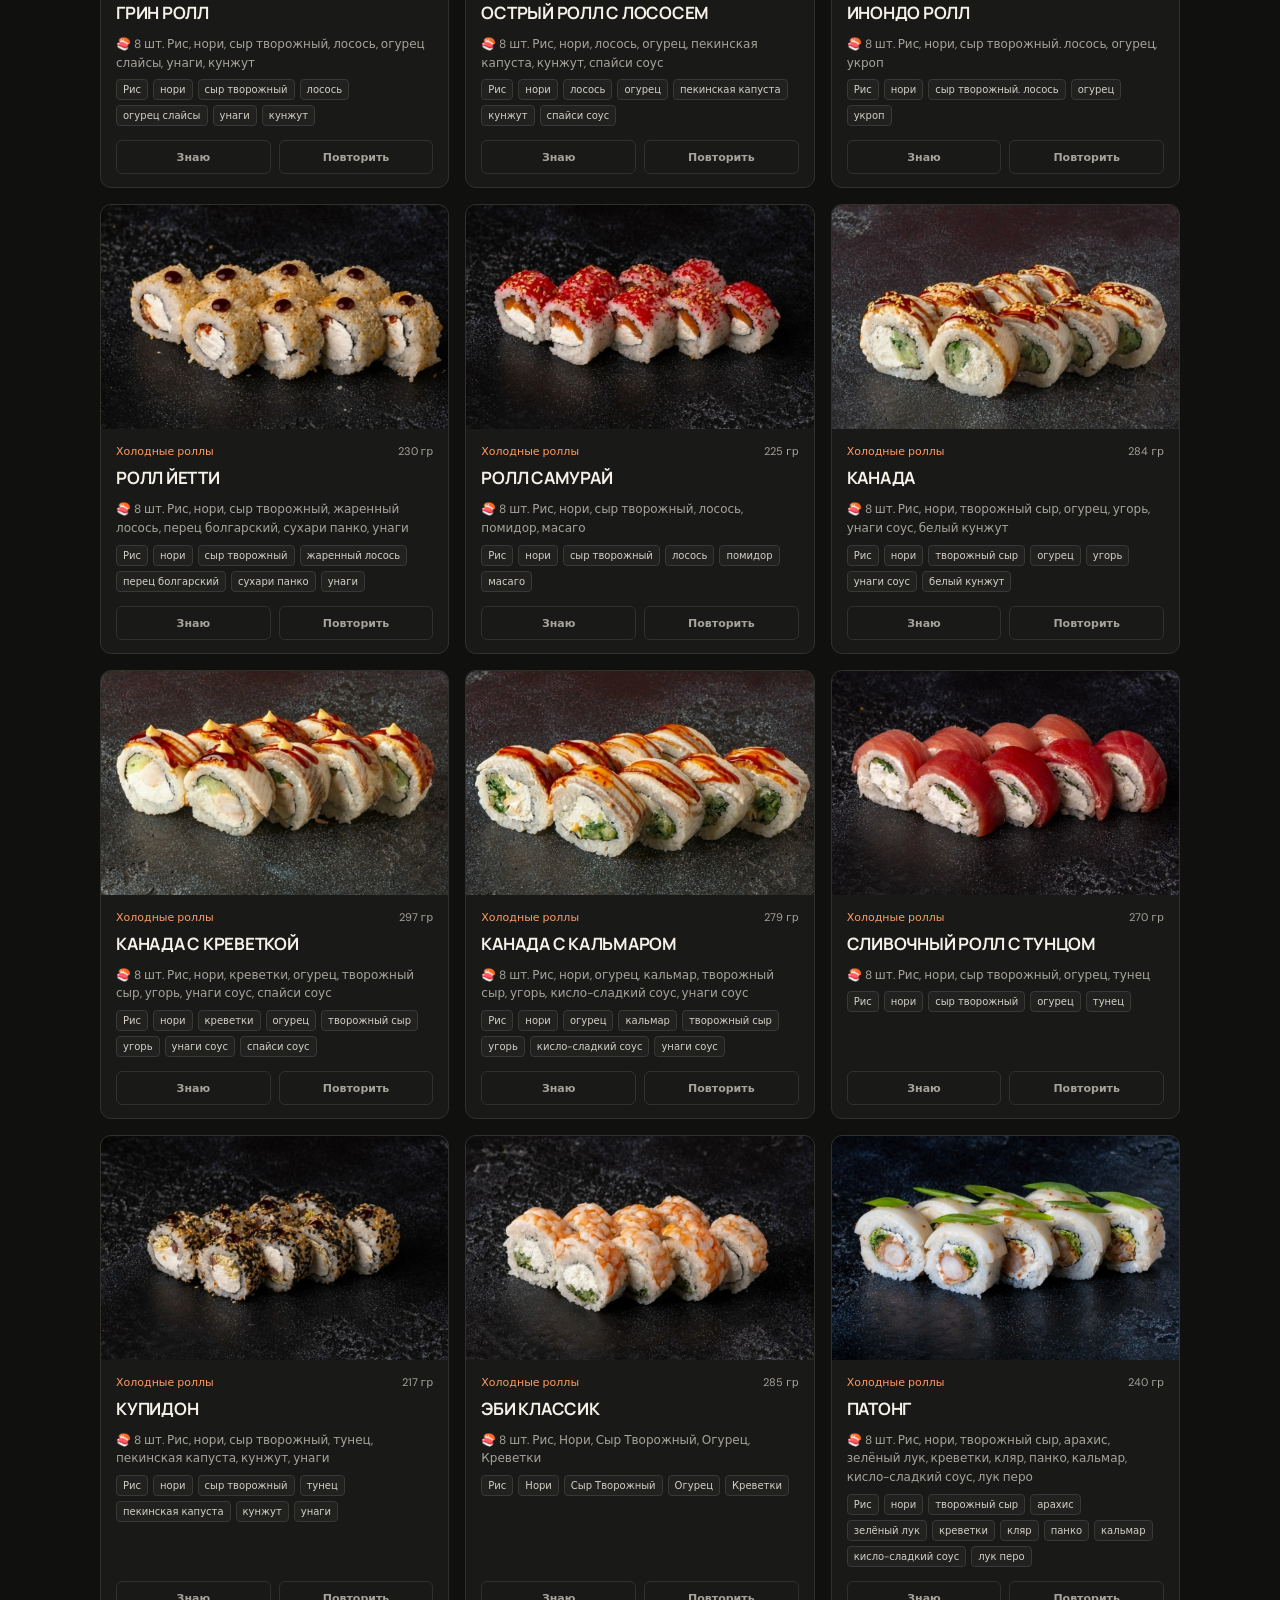
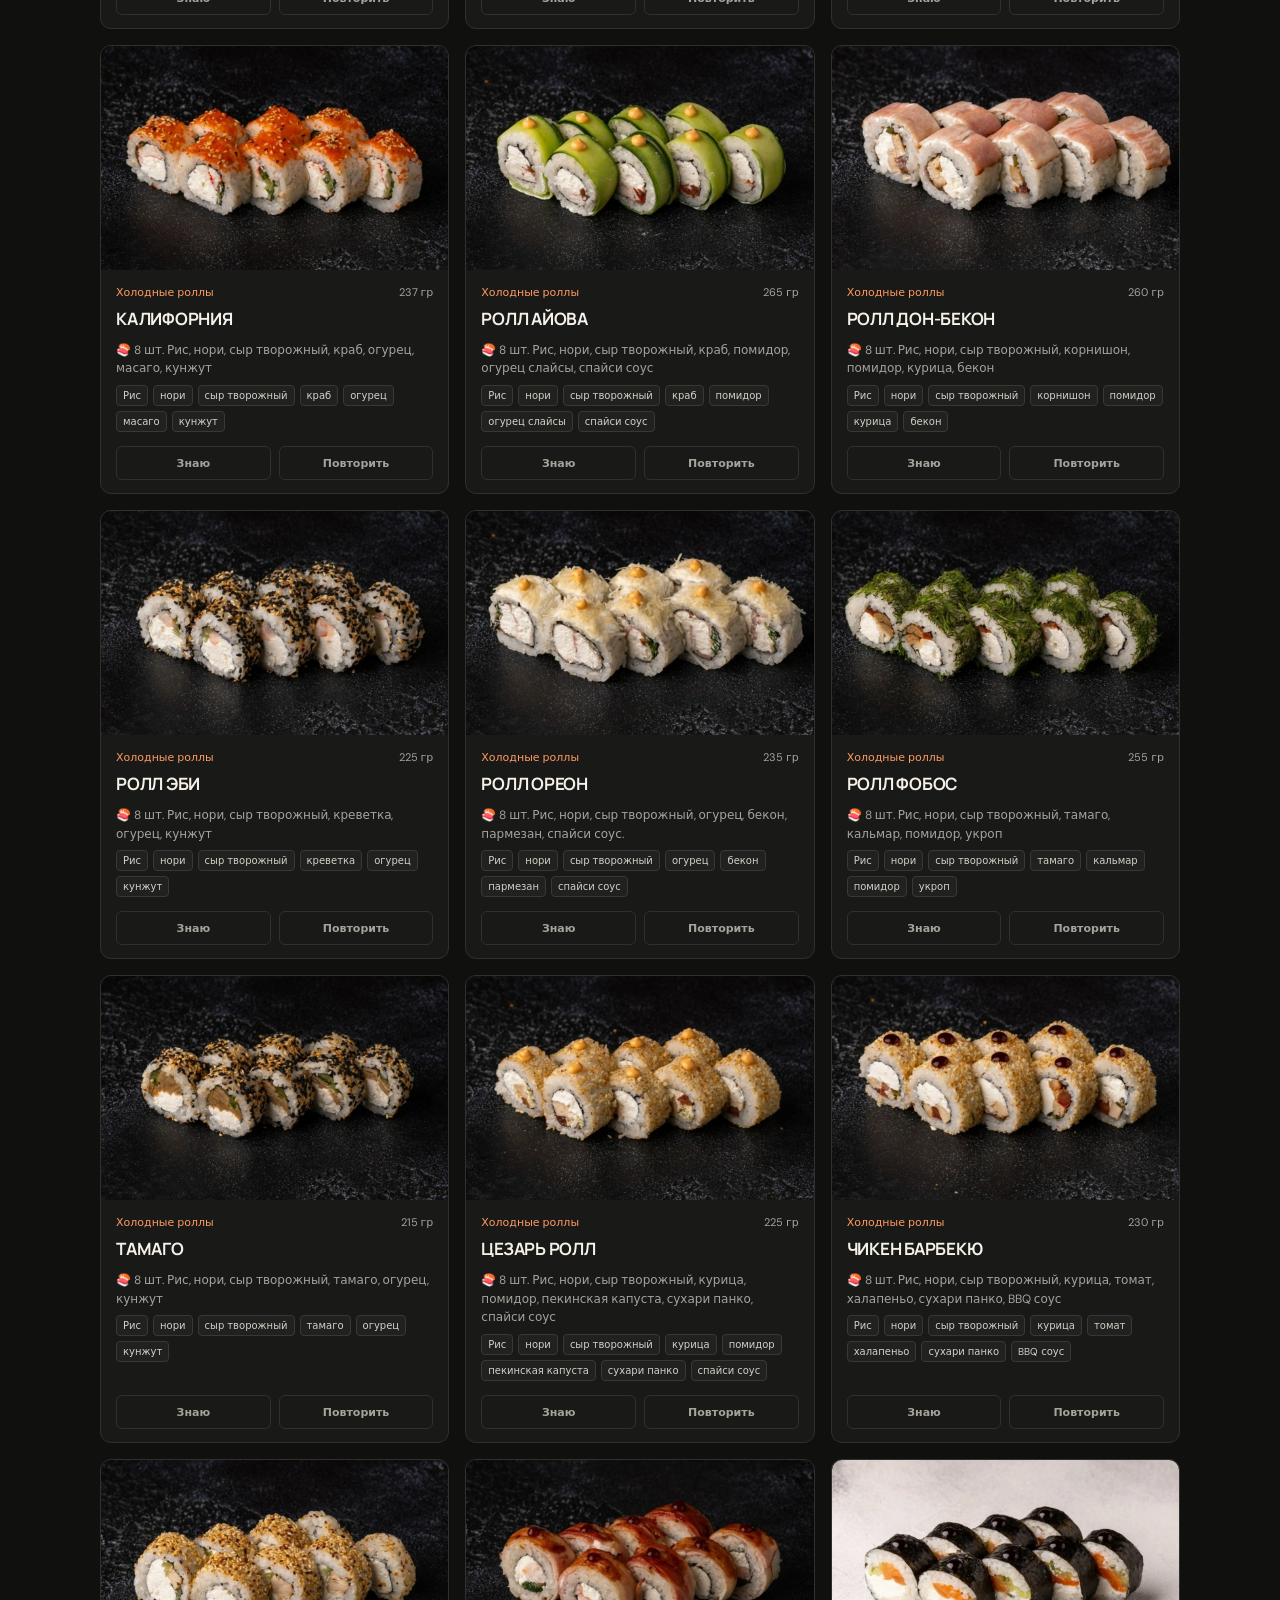
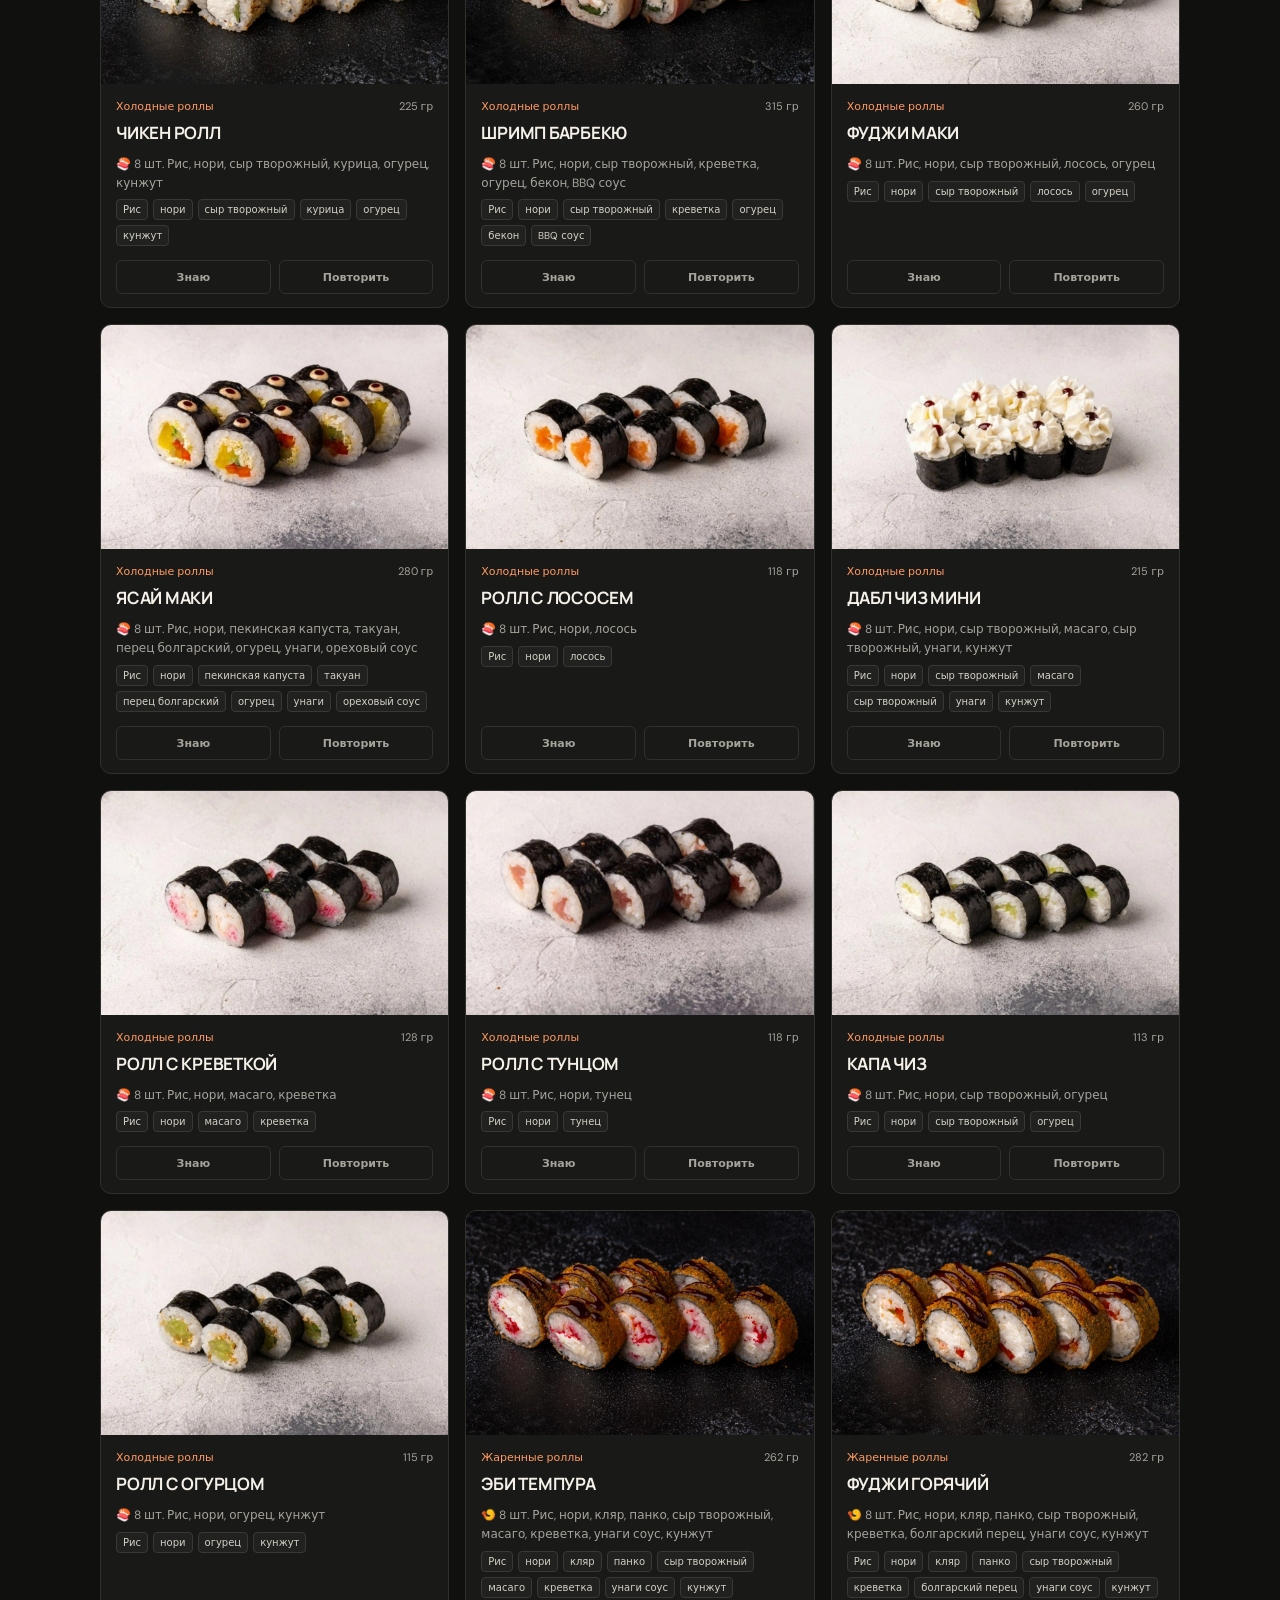
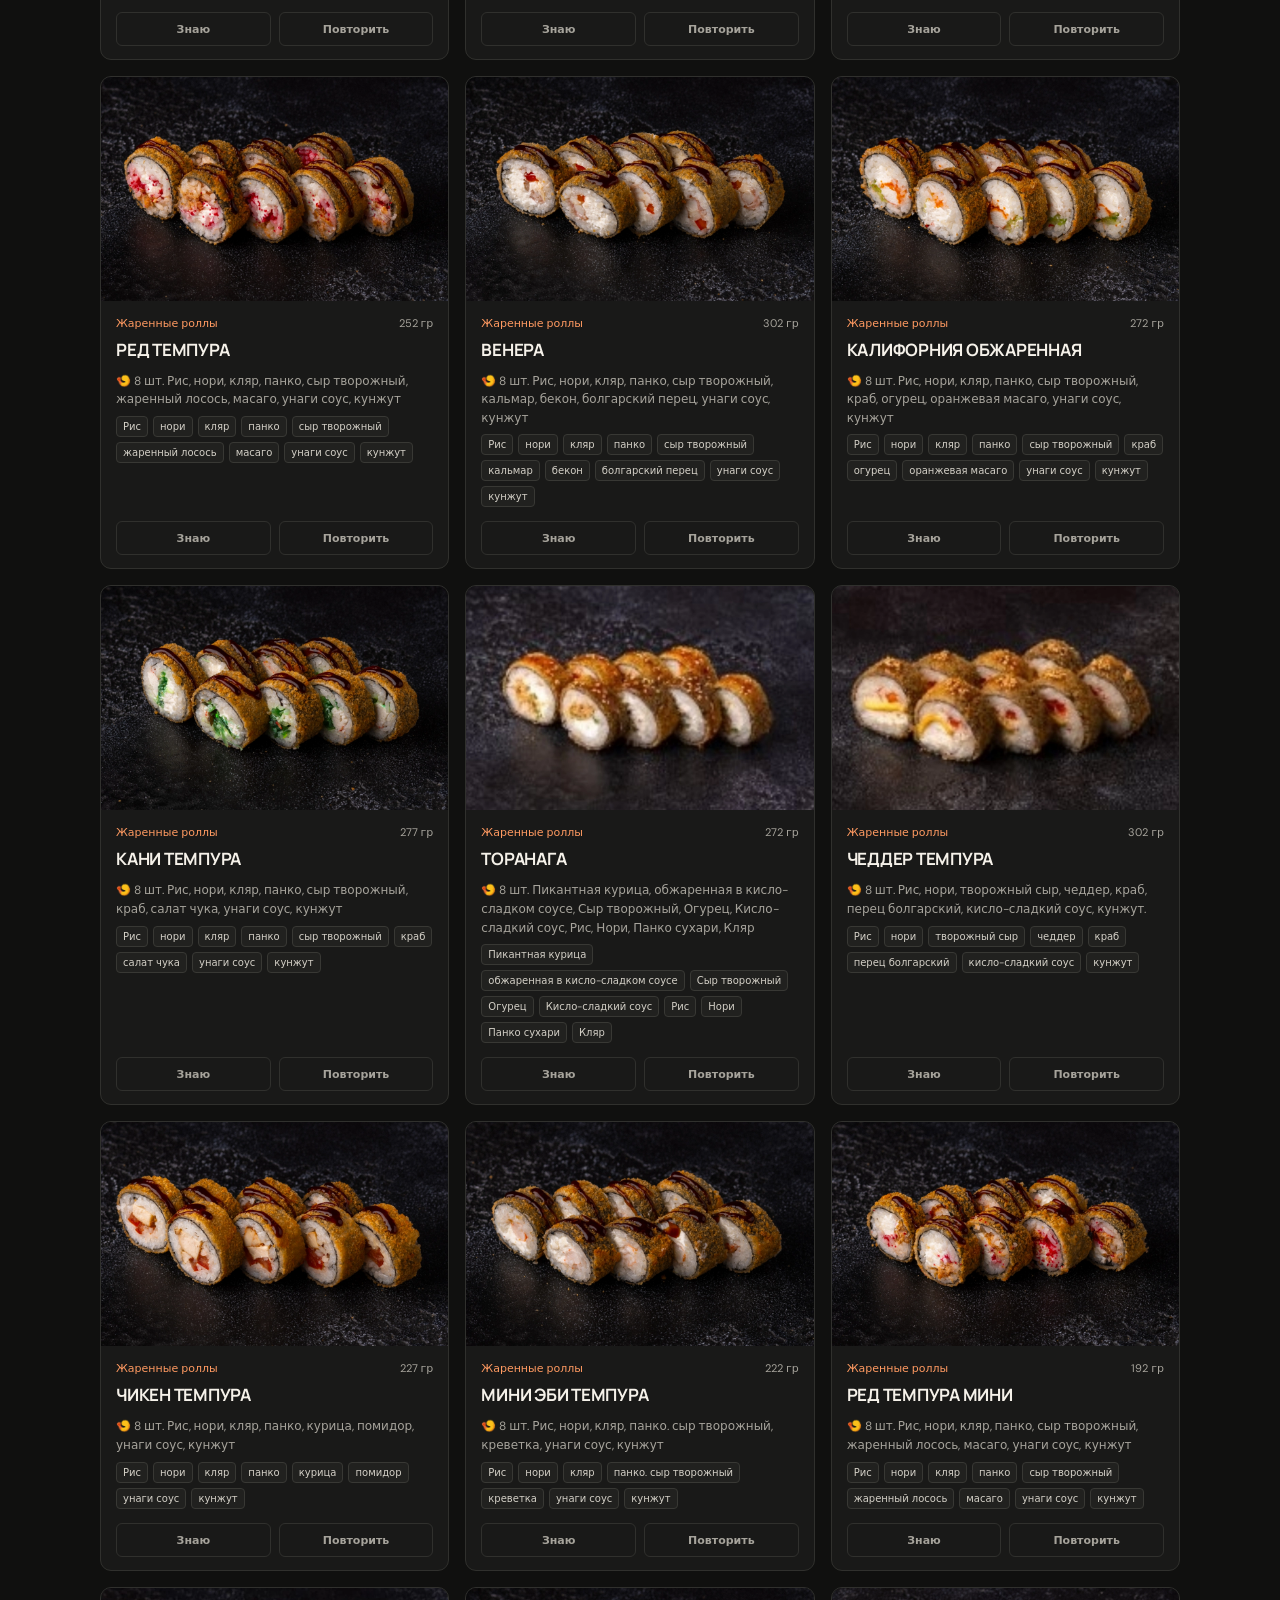
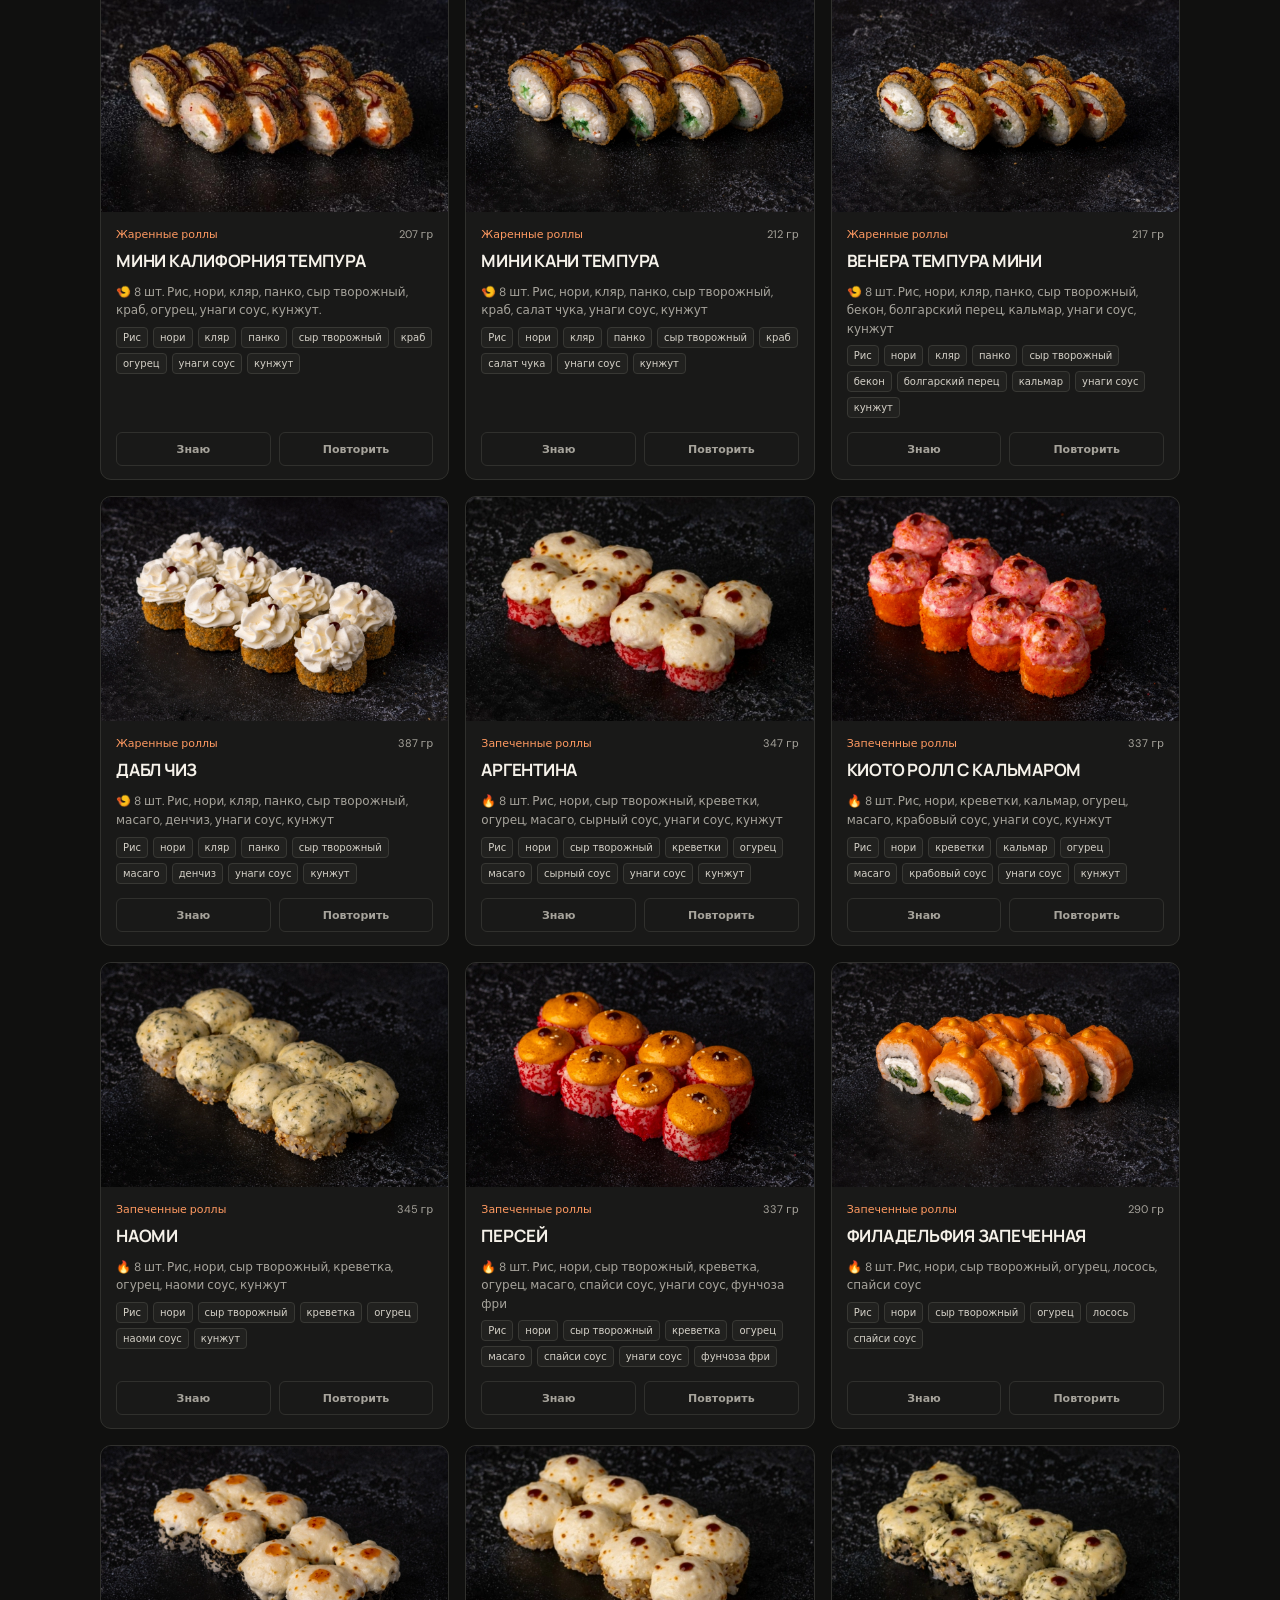
==== commit 4744d922: "Add mobile offline menu trainer" ====
--- a/index.html
+++ b/index.html
@@ -7,8 +7,14 @@
   <meta name="description" content="Неофициальный тренажёр меню «Почтальон суши» Смоленск: изучайте состав, запоминайте названия и тренируйтесь угадывать блюдо по ингредиентам.">
   <title>Почтальон суши Смоленск — тренажёр меню</title>
   <link rel="icon" type="image/webp" href="./images/0c43c589515d0604e93f.webp">
+  <link rel="manifest" href="./manifest.json">
   <link rel="stylesheet" href="./style.css">
   <script src="./app.js" defer></script>
+  <script>
+    if ('serviceWorker' in navigator) {
+      navigator.serviceWorker.register('./sw.js');
+    }
+  </script>
 </head>
 <body>
   <a class="skip-link" href="#main">К содержимому</a>
--- a/style.css
+++ b/style.css
@@ -19,7 +19,10 @@
 /* Set detail view */
 .set-detail-image{display:block;width:min(100%,560px);max-height:360px;object-fit:cover;border-radius:12px;margin:0 0 18px;border:1px solid var(--line)}
 .set-detail-rolls{display:grid;grid-template-columns:repeat(2,minmax(0,1fr));gap:8px 22px;margin:16px 0 0;padding:0;list-style:none}
-.set-detail-roll{font-size:14px;line-height:1.5;padding-left:18px;position:relative;color:var(--text)}
+.set-detail-roll{font:inherit;font-size:14px;line-height:1.5;padding:0 0 0 18px;position:relative;color:var(--text);text-align:left;background:none;border:0;cursor:pointer}
 .set-detail-roll::before{content:'•';position:absolute;left:0;color:var(--orange)}
+button.set-detail-roll:hover{color:var(--orange2);text-decoration:underline;text-underline-offset:3px}
+.highlight-card{outline:3px solid var(--orange);outline-offset:3px;animation:highlight-pulse .6s ease-in-out 3}
+@keyframes highlight-pulse{50%{box-shadow:0 0 24px #ff762e88}}
 @media(max-width:500px){.set-detail-image{max-height:280px}.set-detail-rolls{grid-template-columns:1fr;gap:7px}.set-detail-roll{font-size:13px}}
 
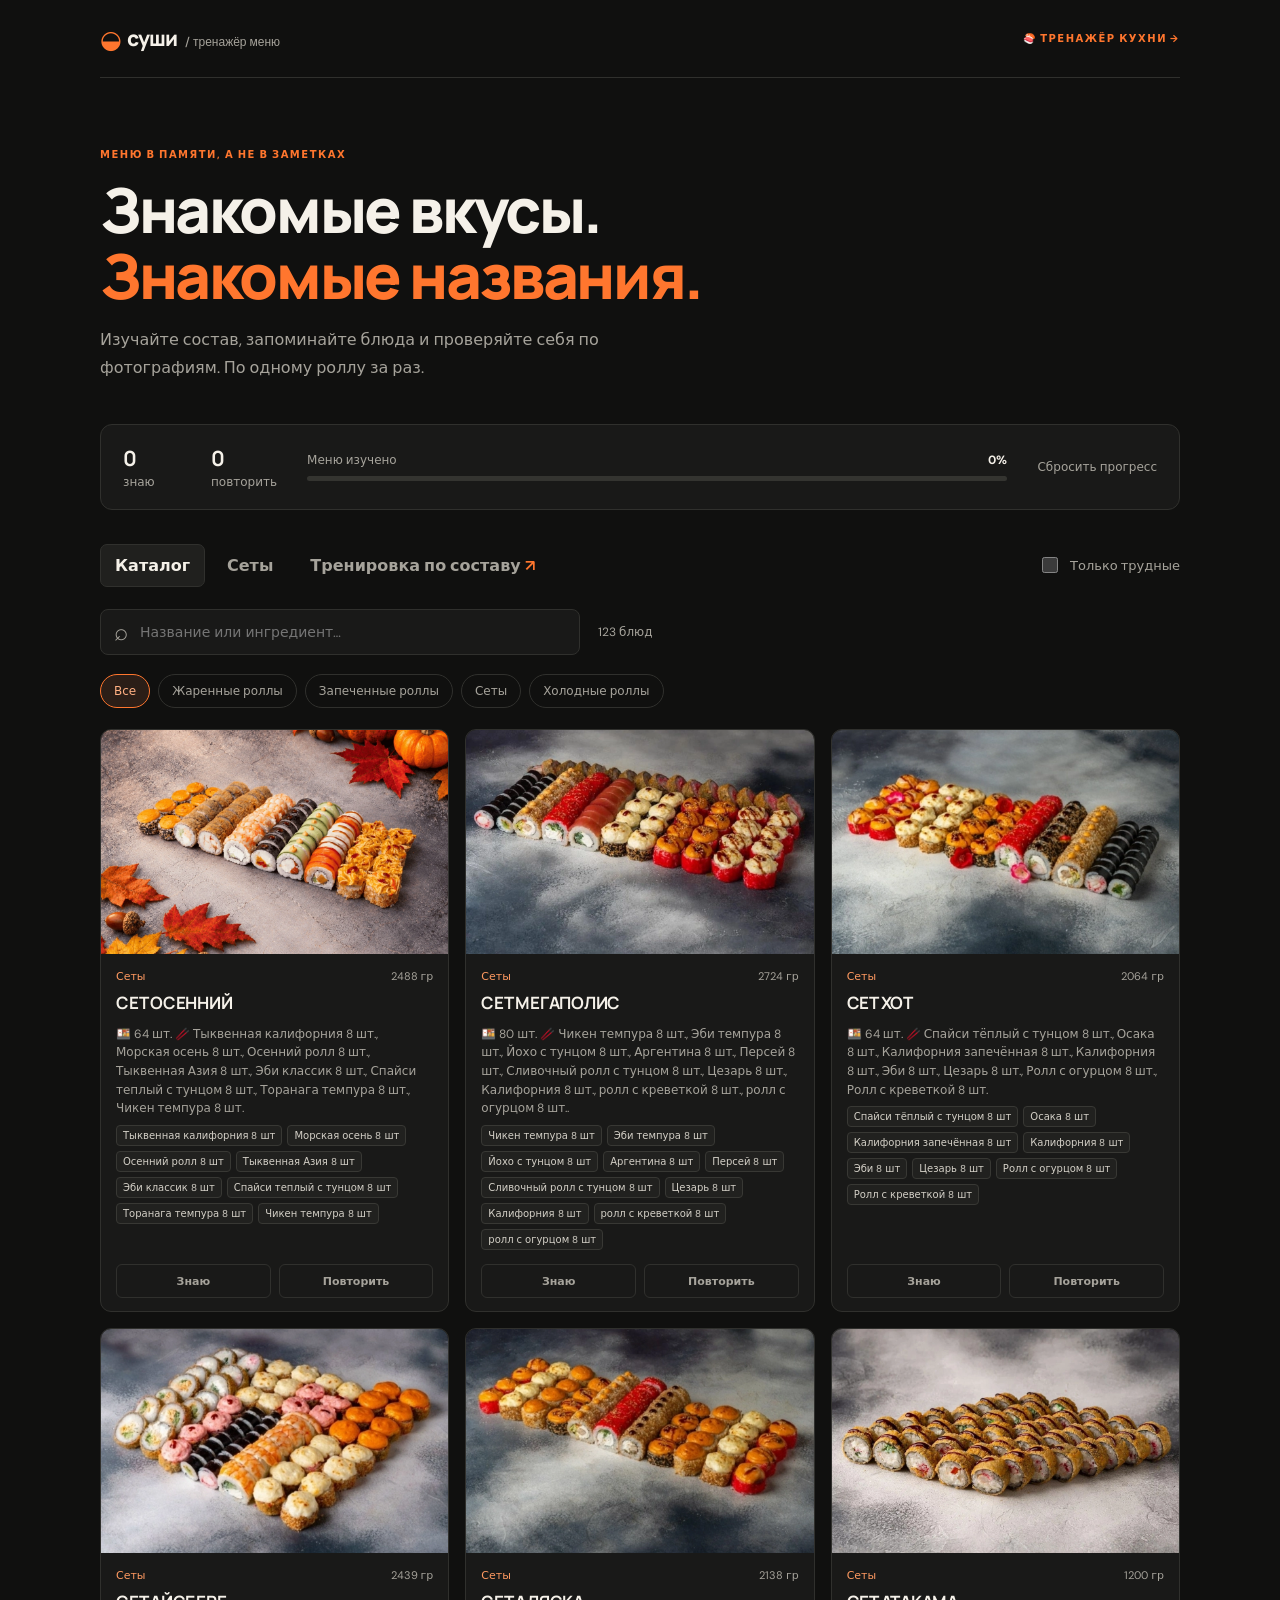
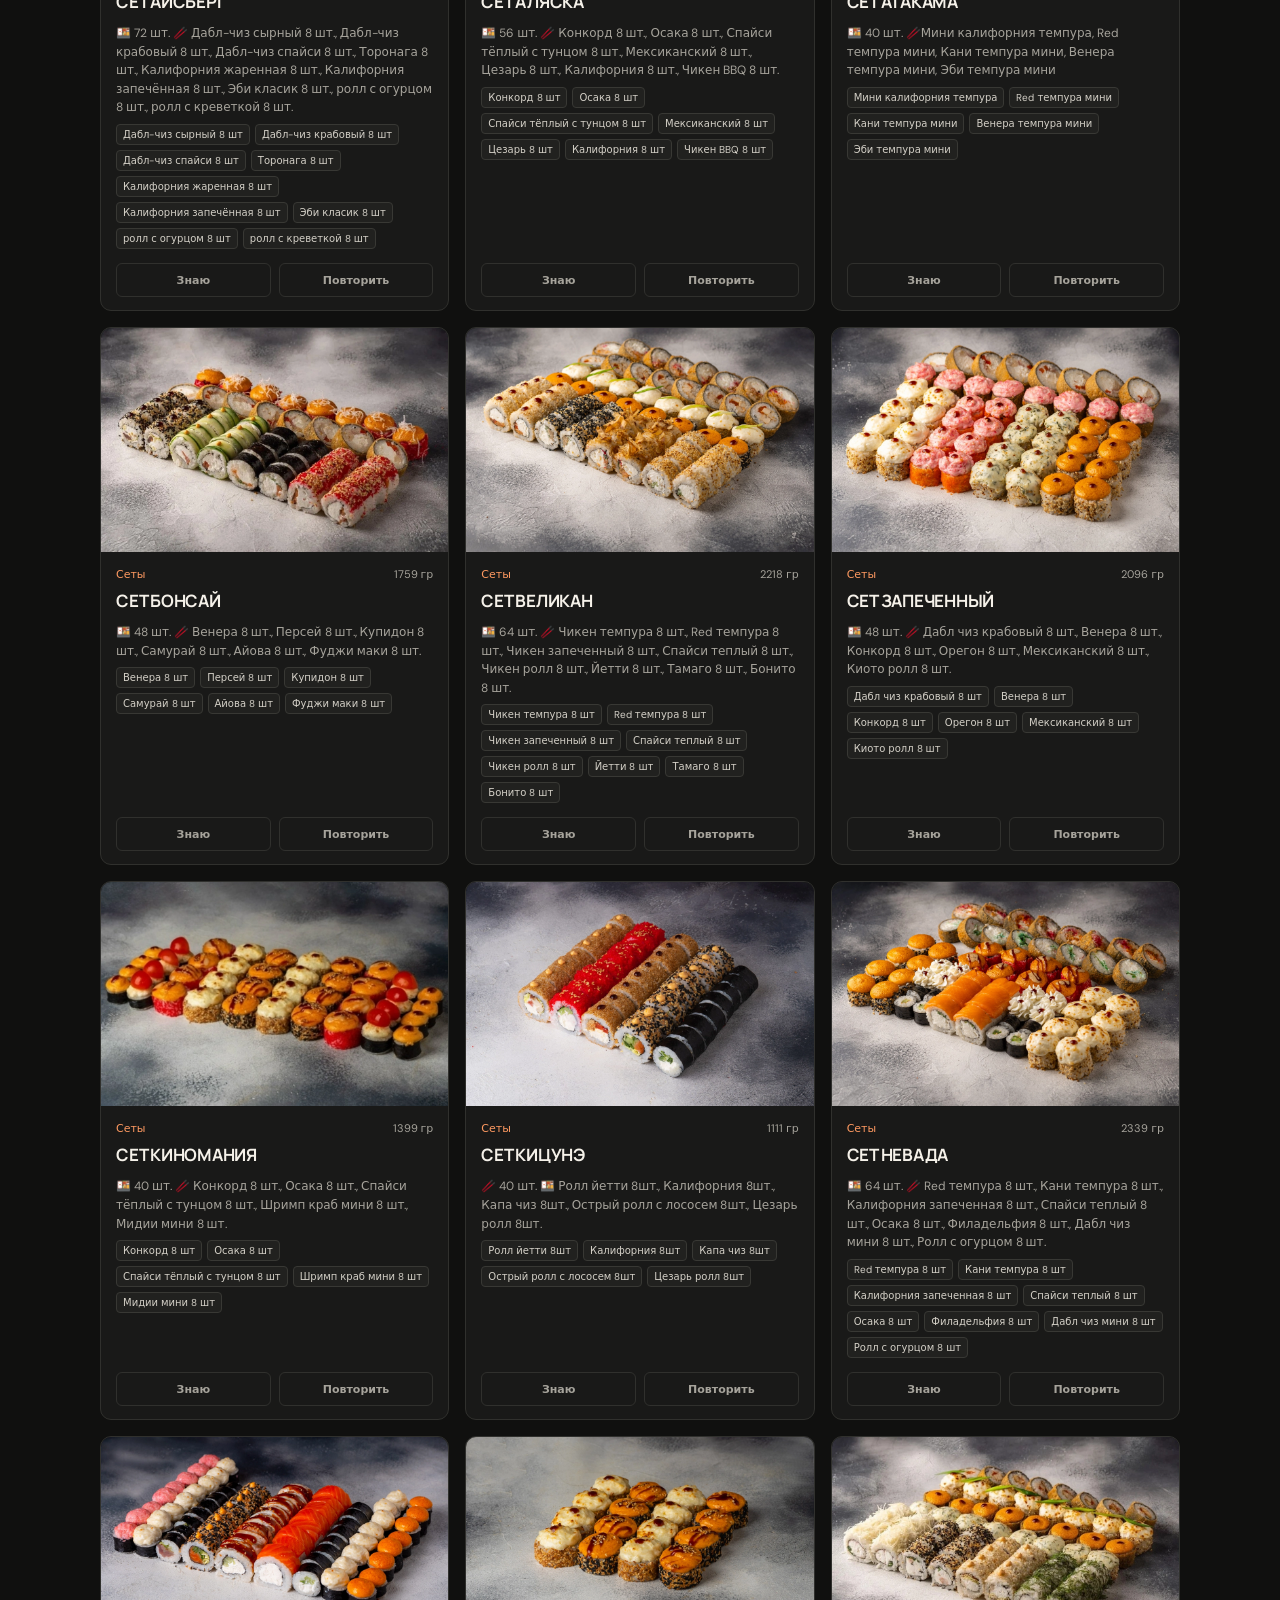
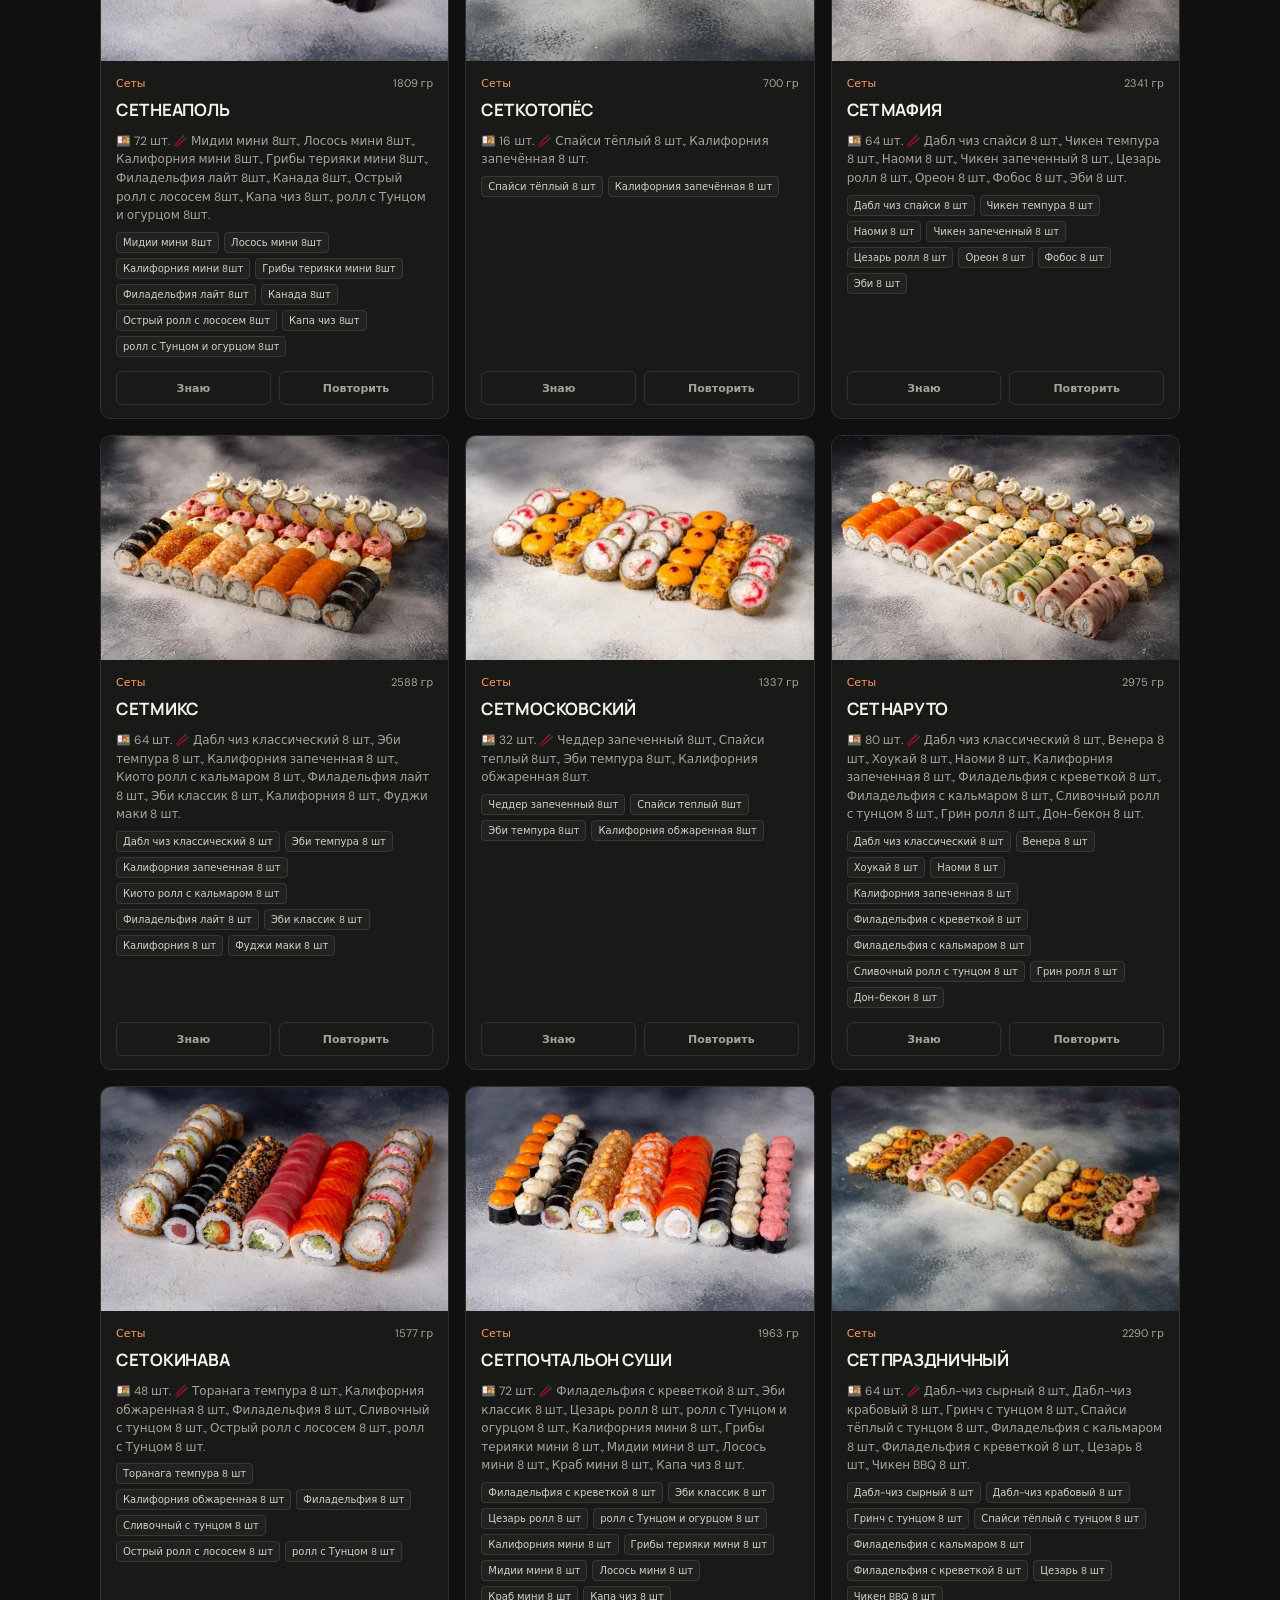
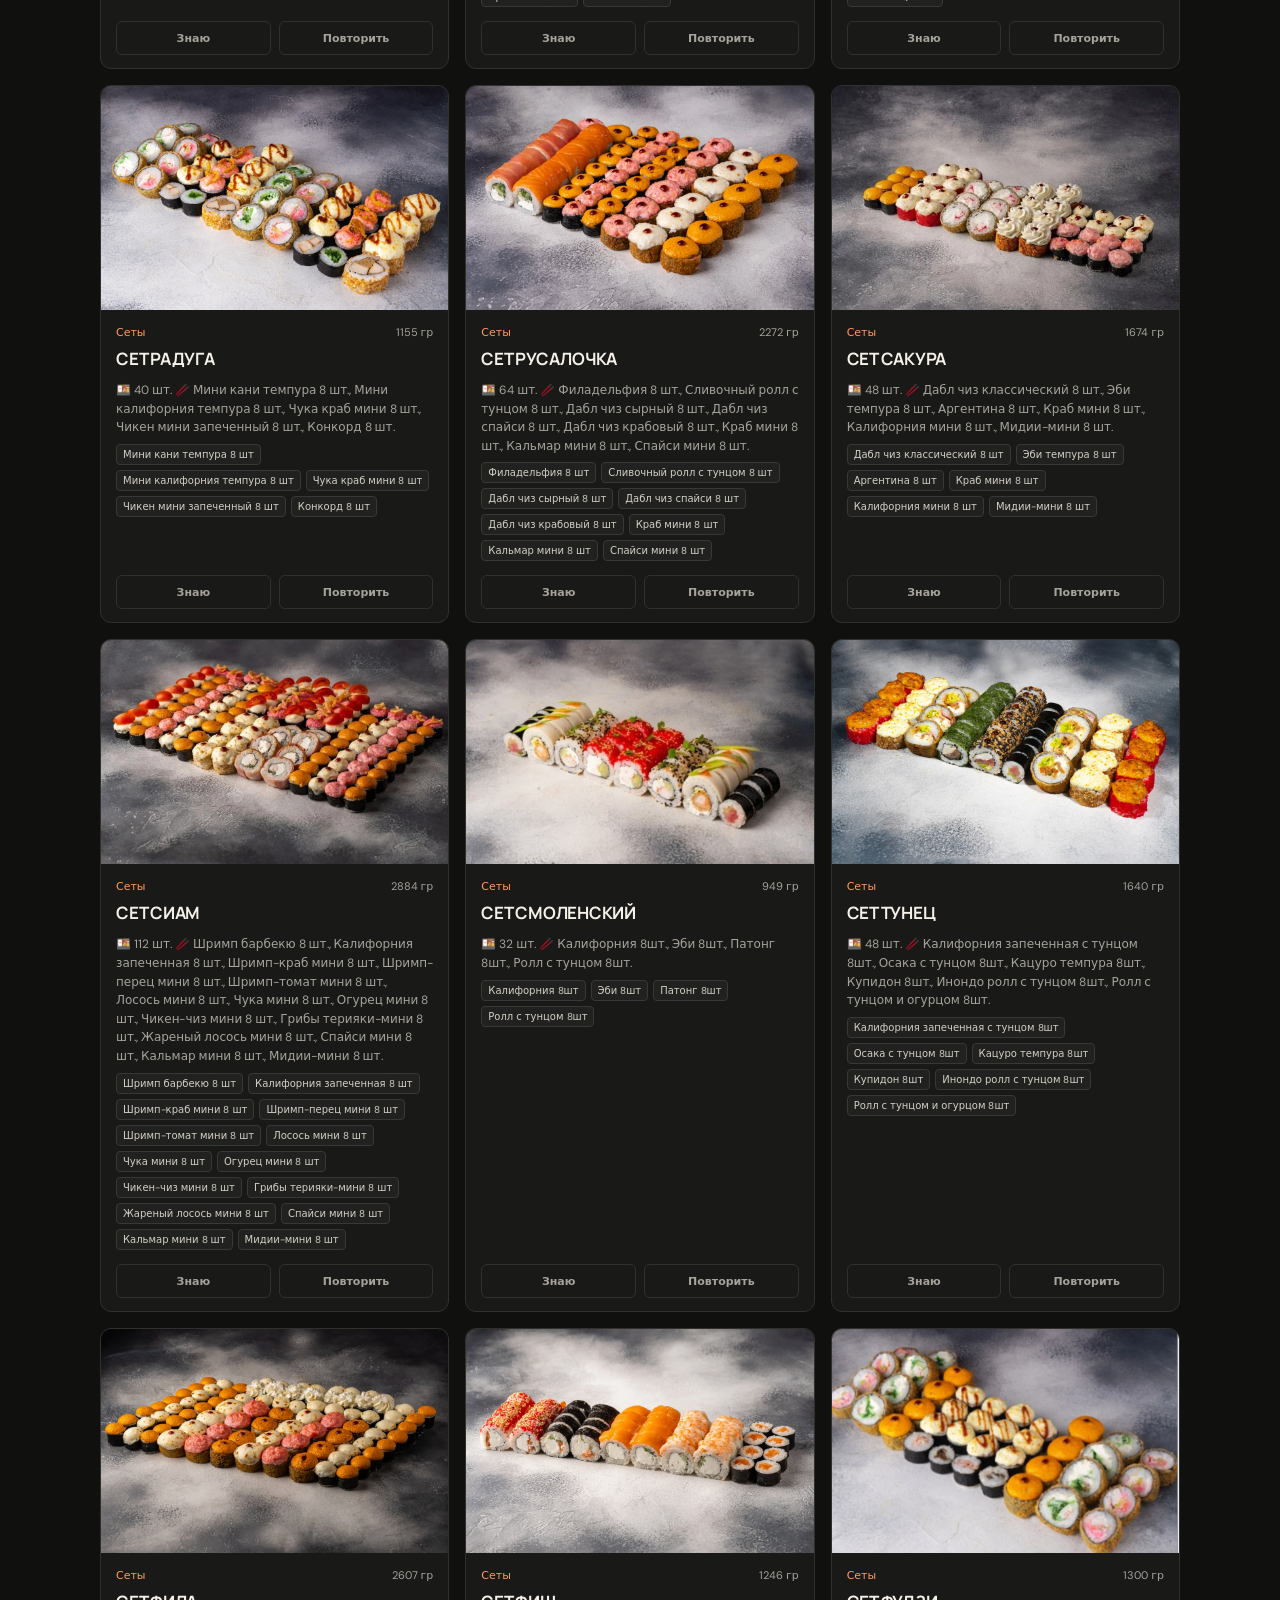
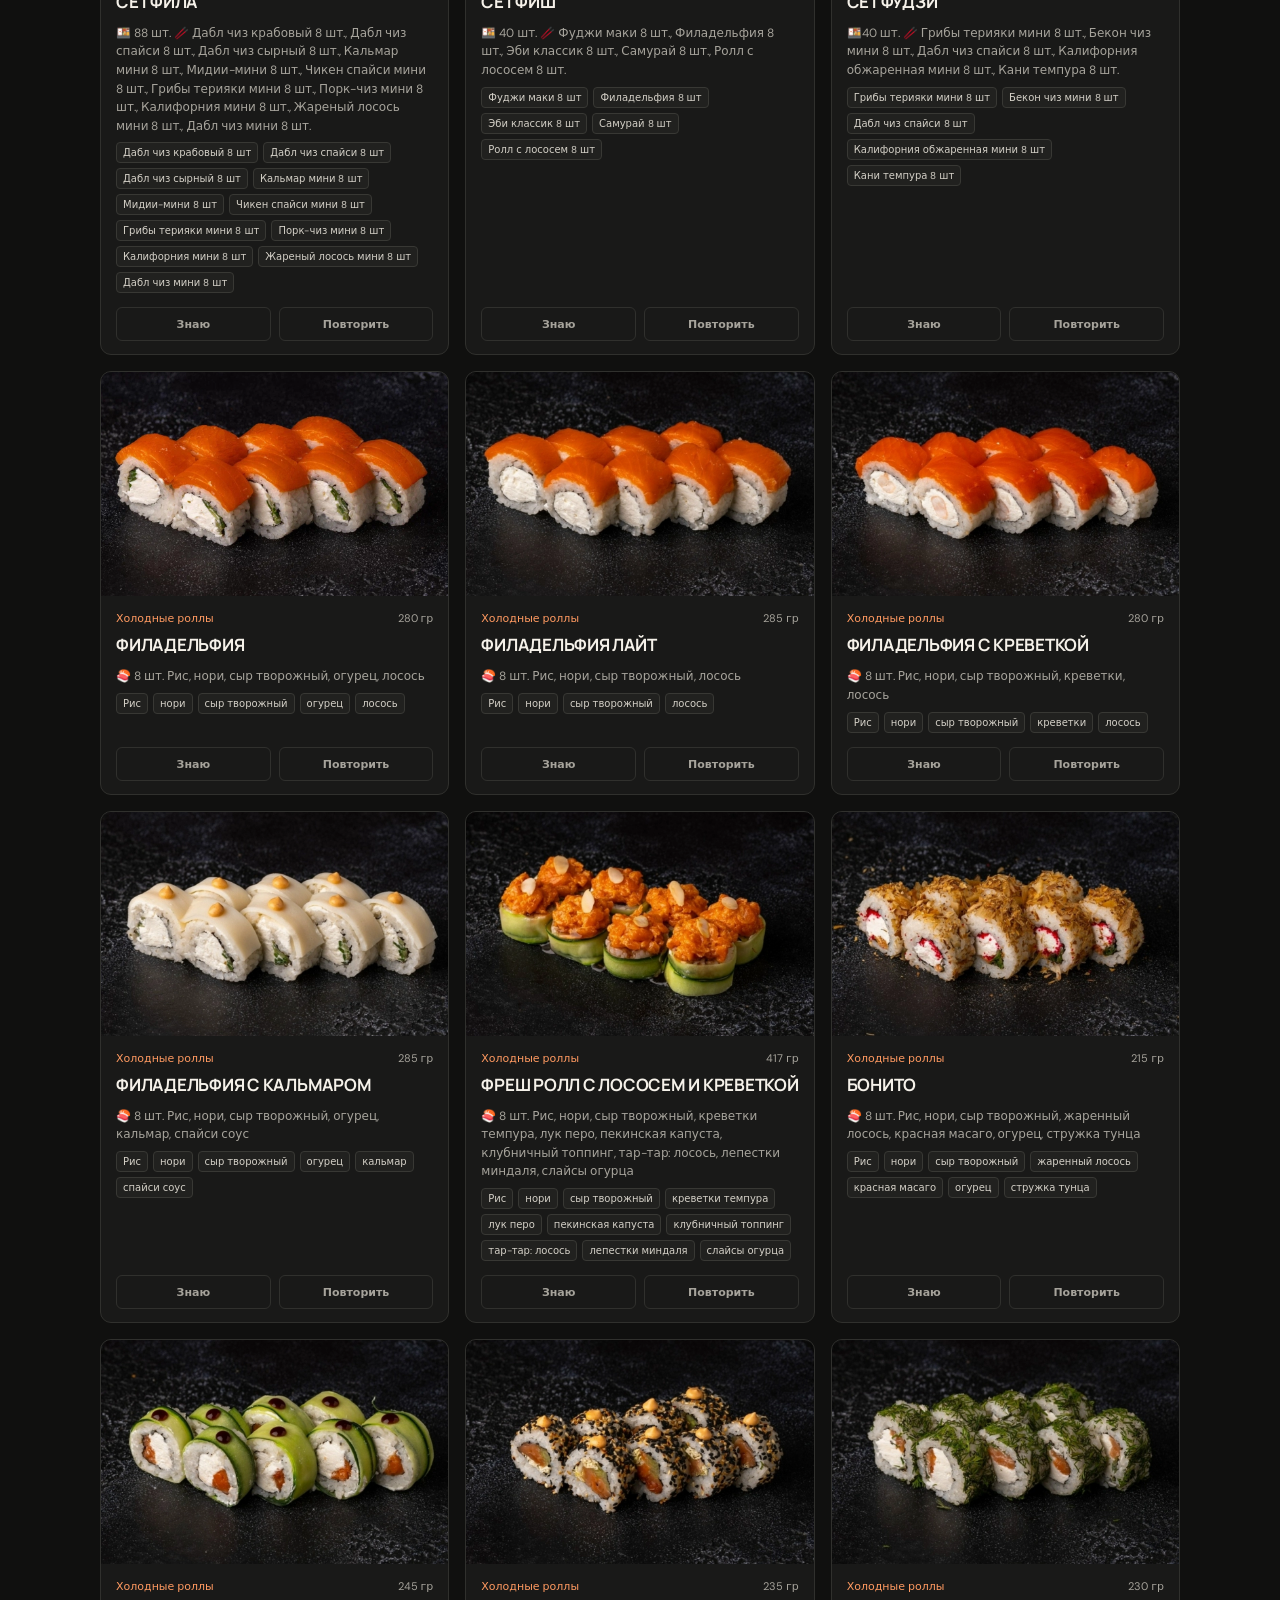
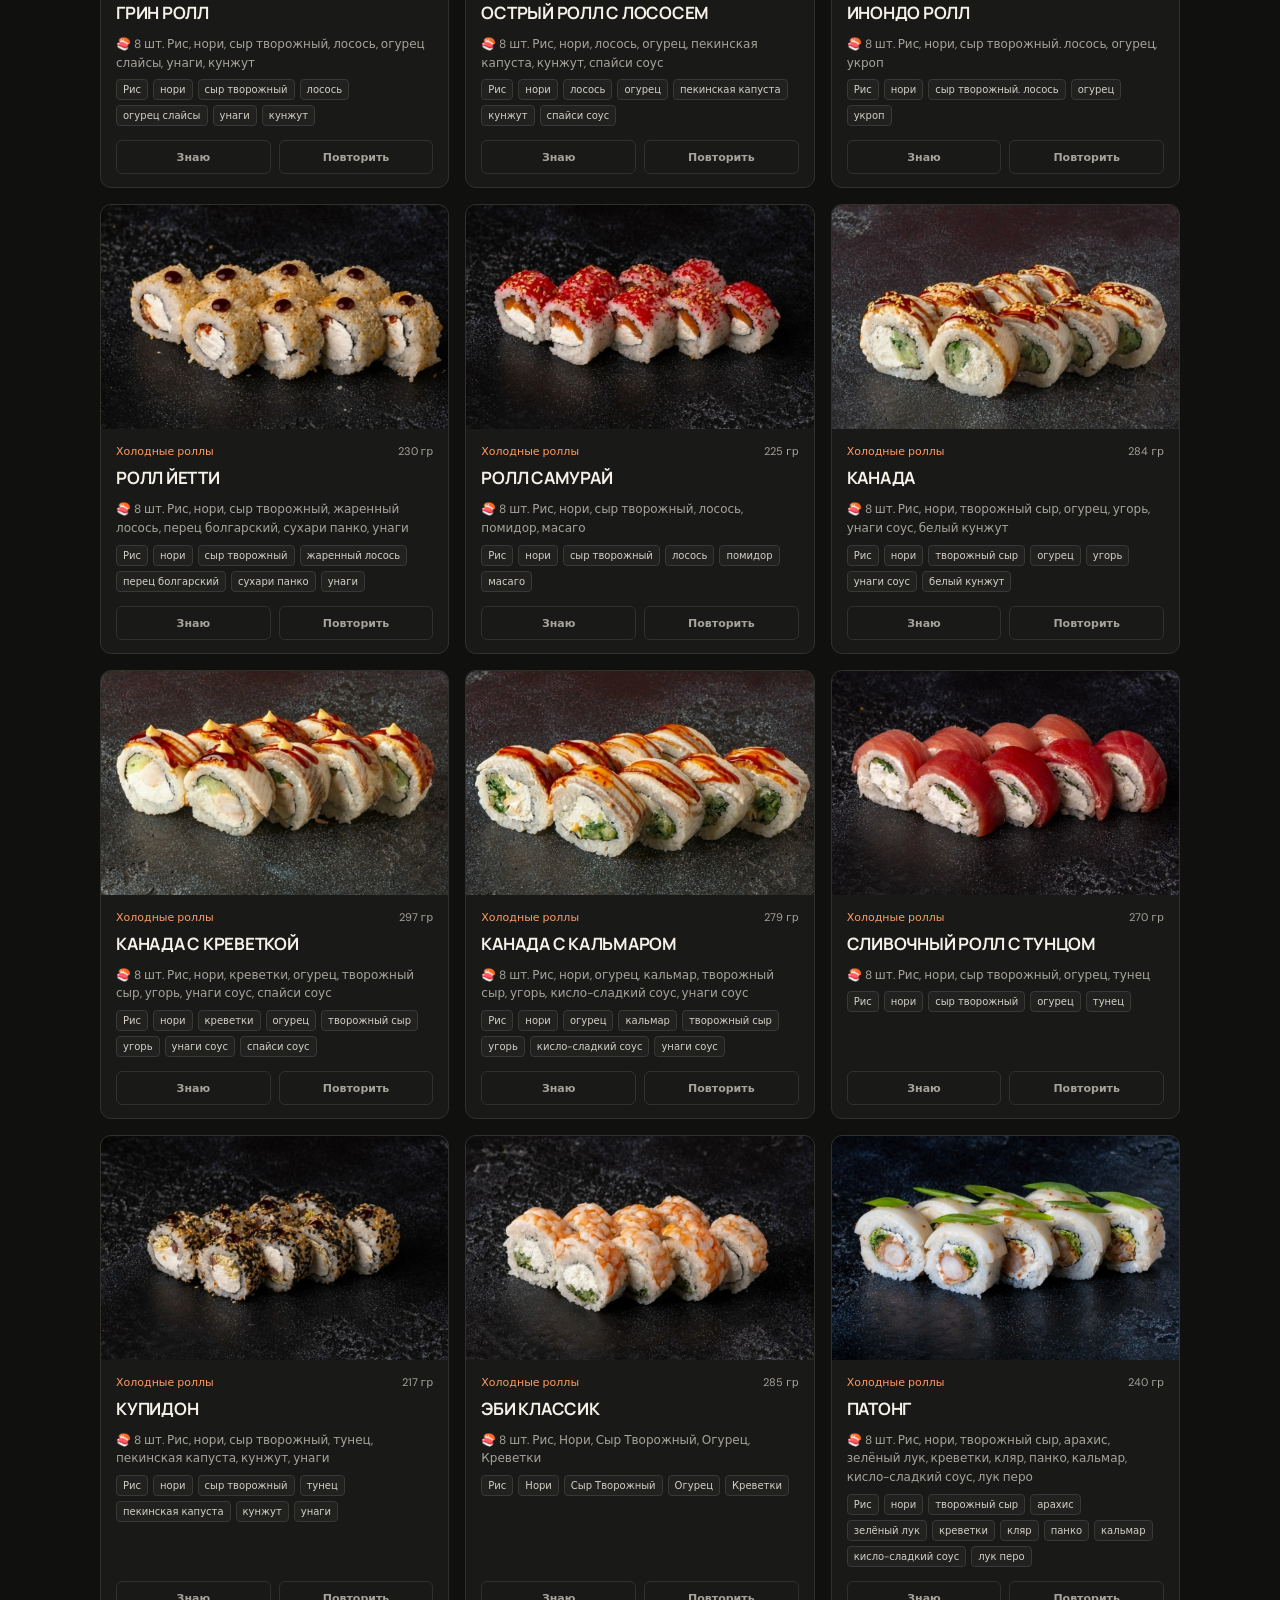
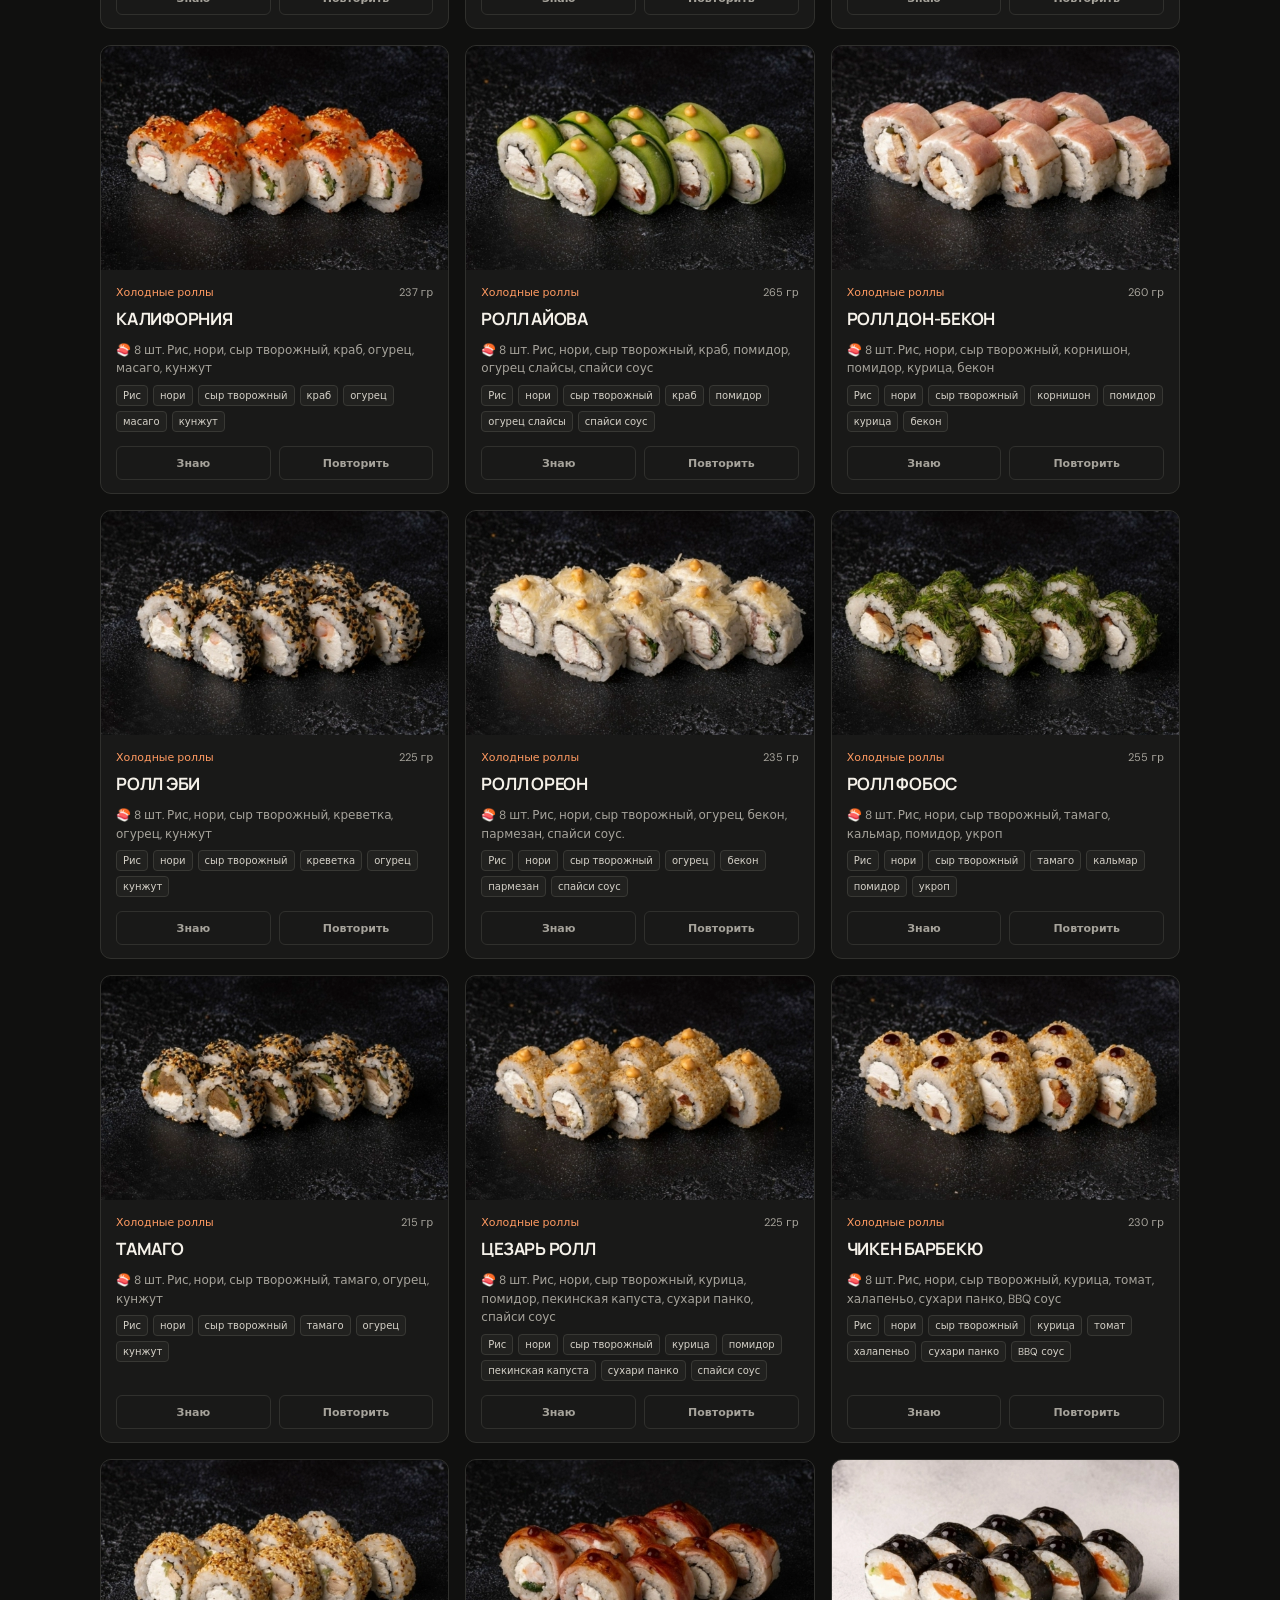
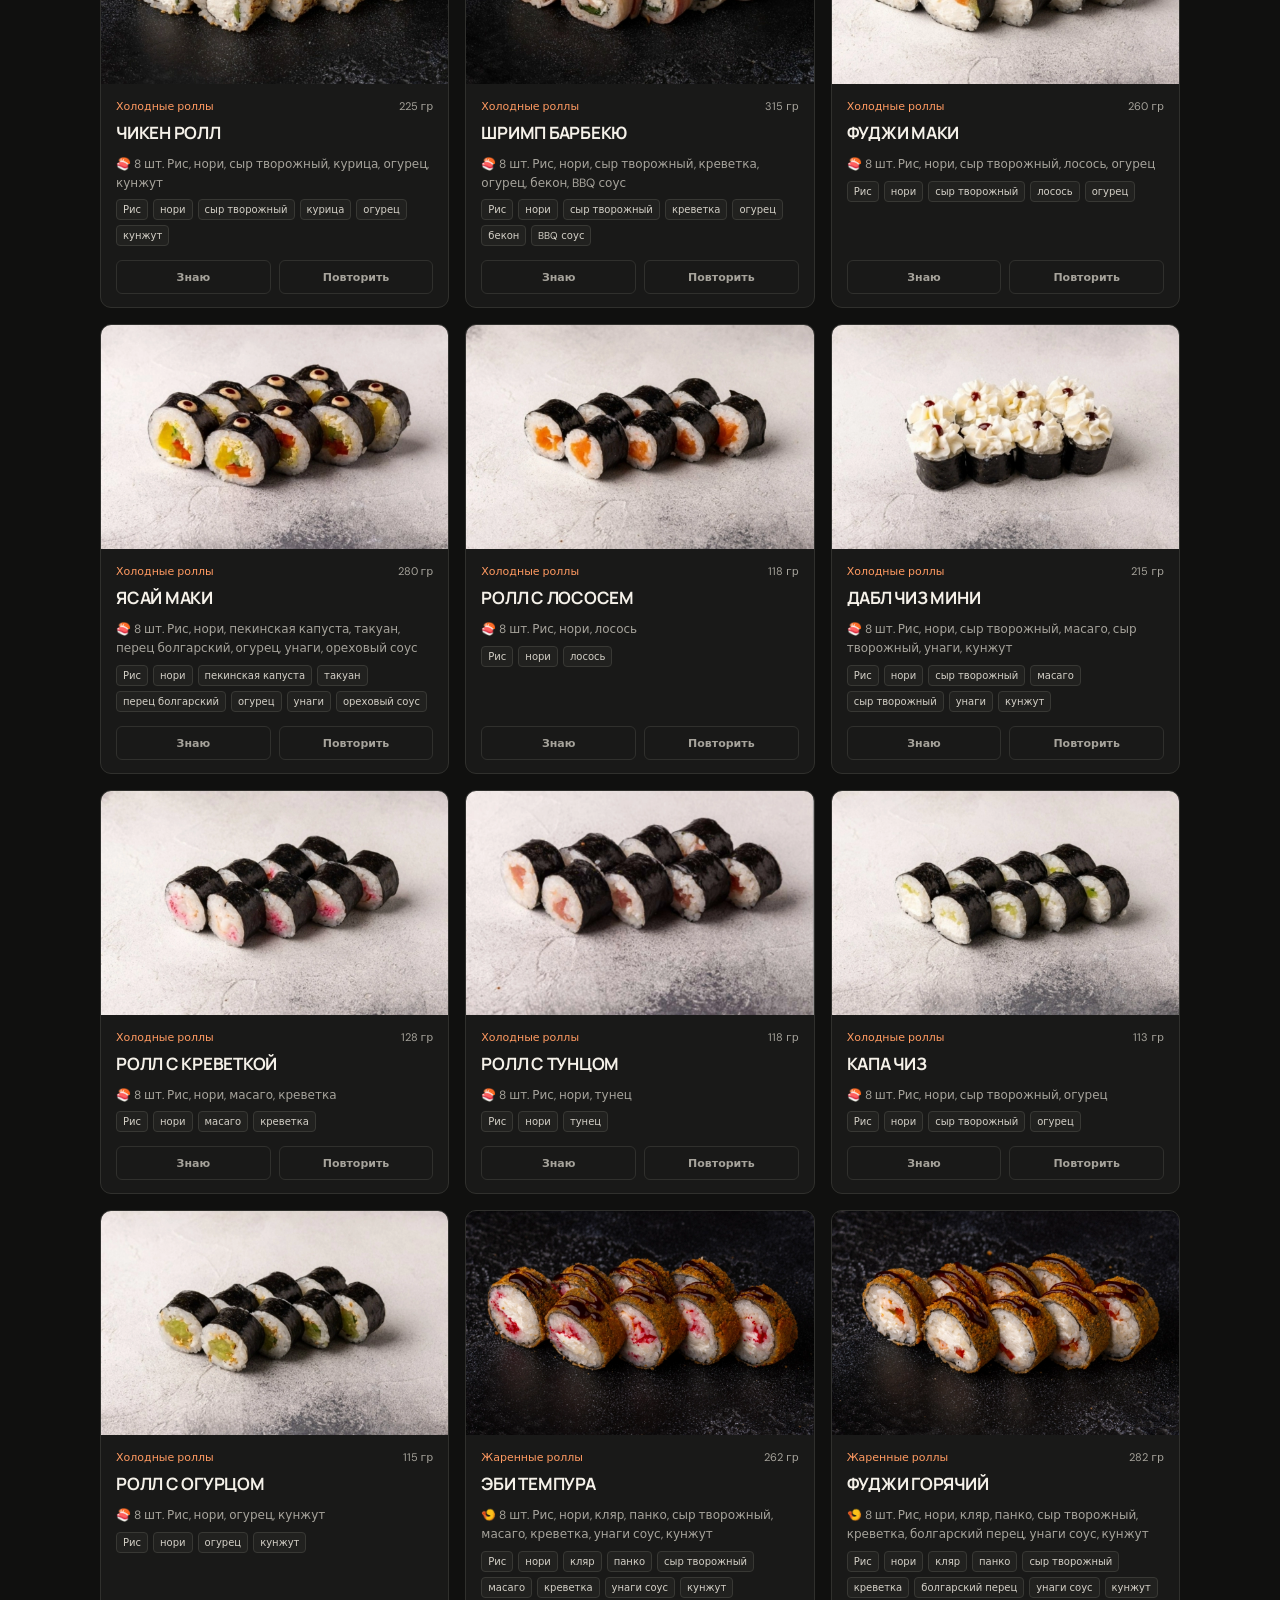
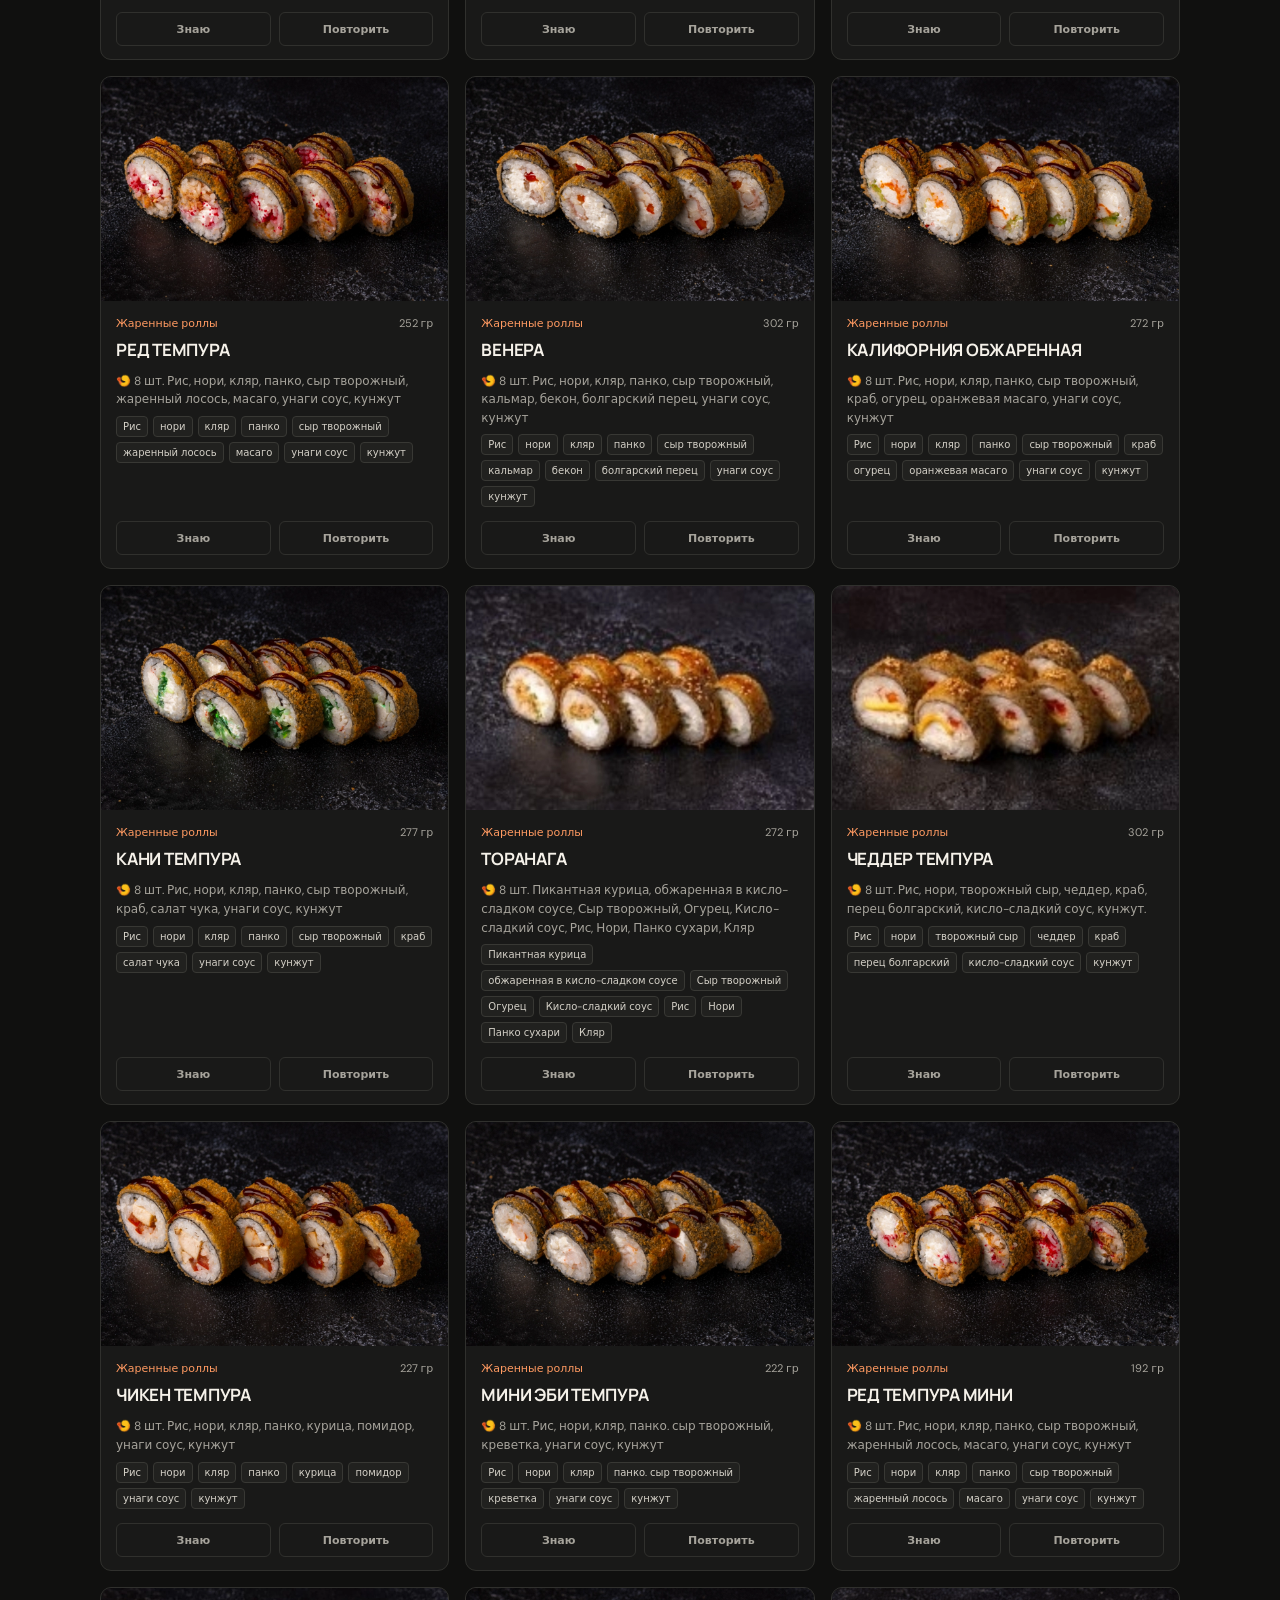
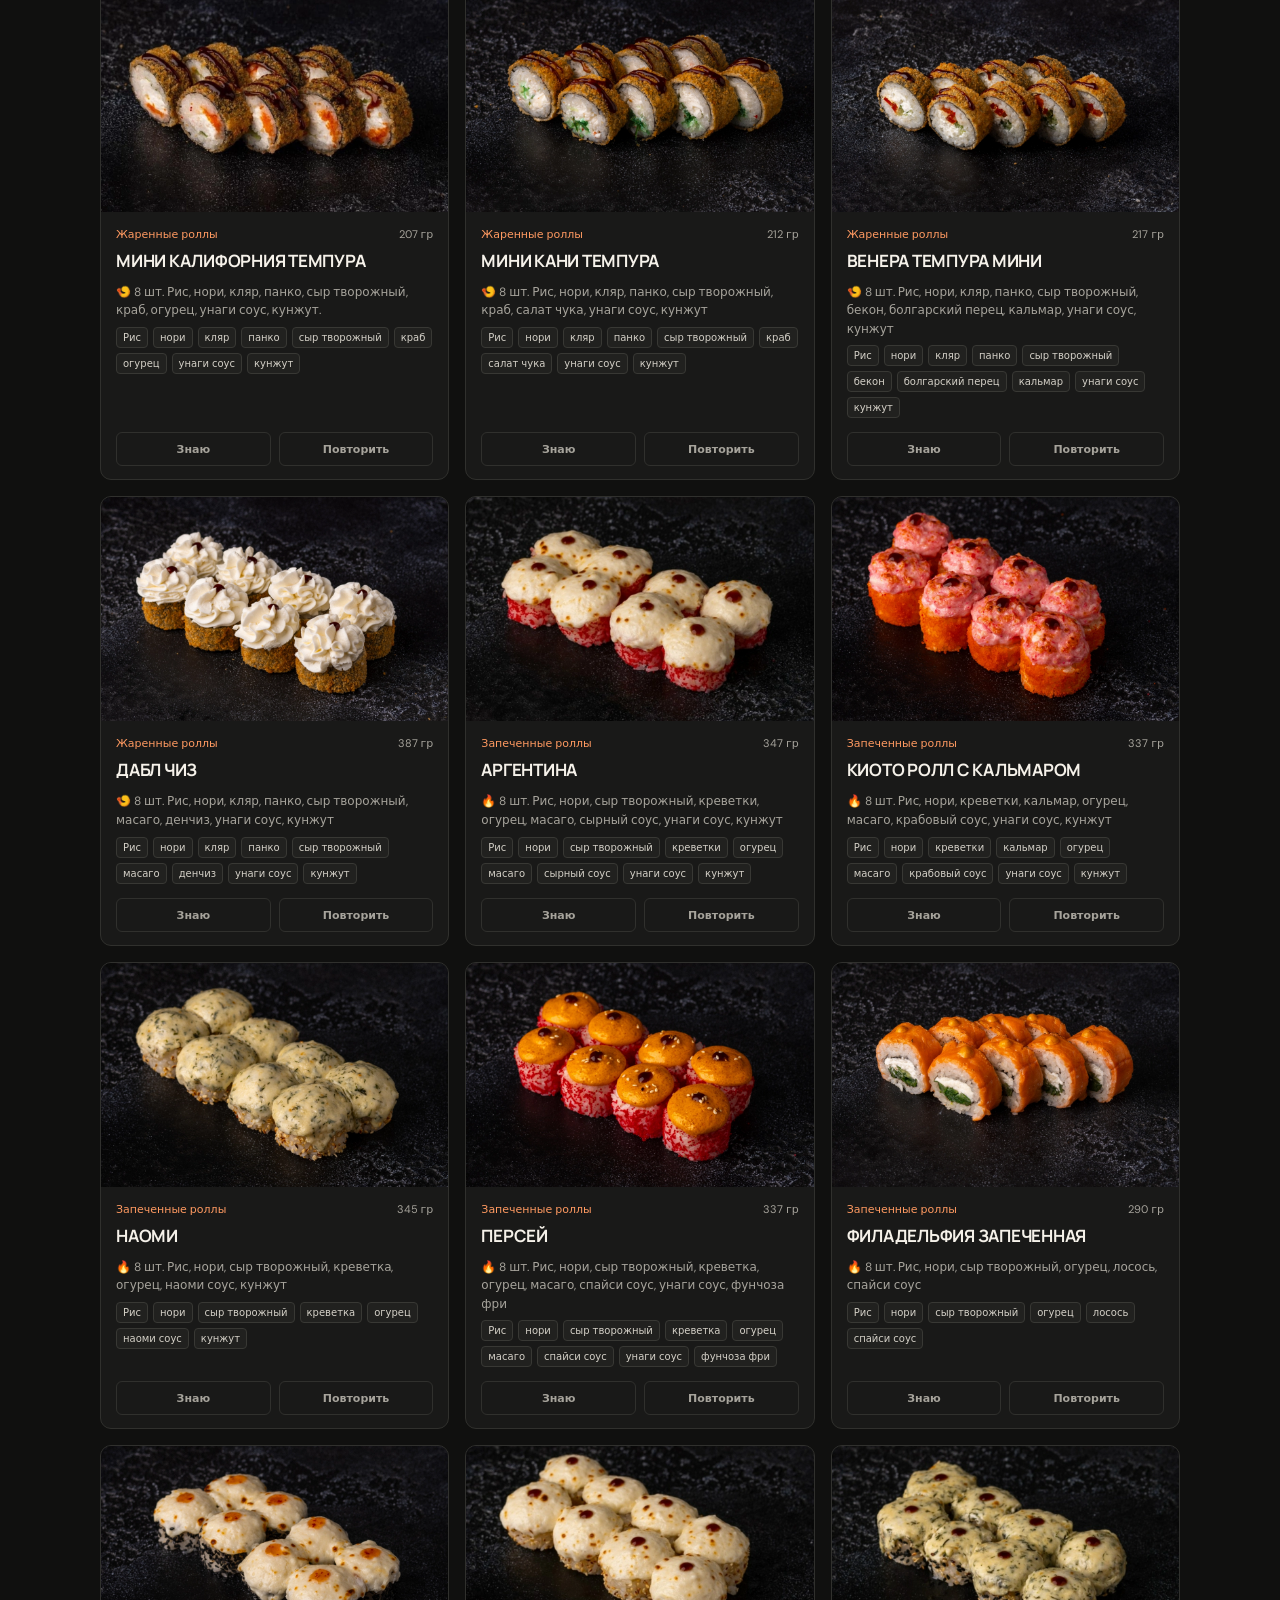
==== commit 6c030ae3: "Add files via upload" ====
--- a/index.html
+++ b/index.html
@@ -20,7 +20,7 @@
   <a class="skip-link" href="#main">К содержимому</a>
   <header class="header wrap">
     <a class="brand" href="./" aria-label="Суши — на главную"><span class="brand-icon" aria-hidden="true">◒</span> суши<span class="brand-sub">/ тренажёр меню</span></a>
-    <span class="edition">УЧИСЬ СО ВКУСОМ</span>
+    <a class="edition" href="./kitchen.html" style="text-decoration:none">🍣 ТРЕНАЖЁР КУХНИ →</a>
   </header>
   <main id="main" class="wrap">
     <section class="hero" aria-labelledby="hero-title">
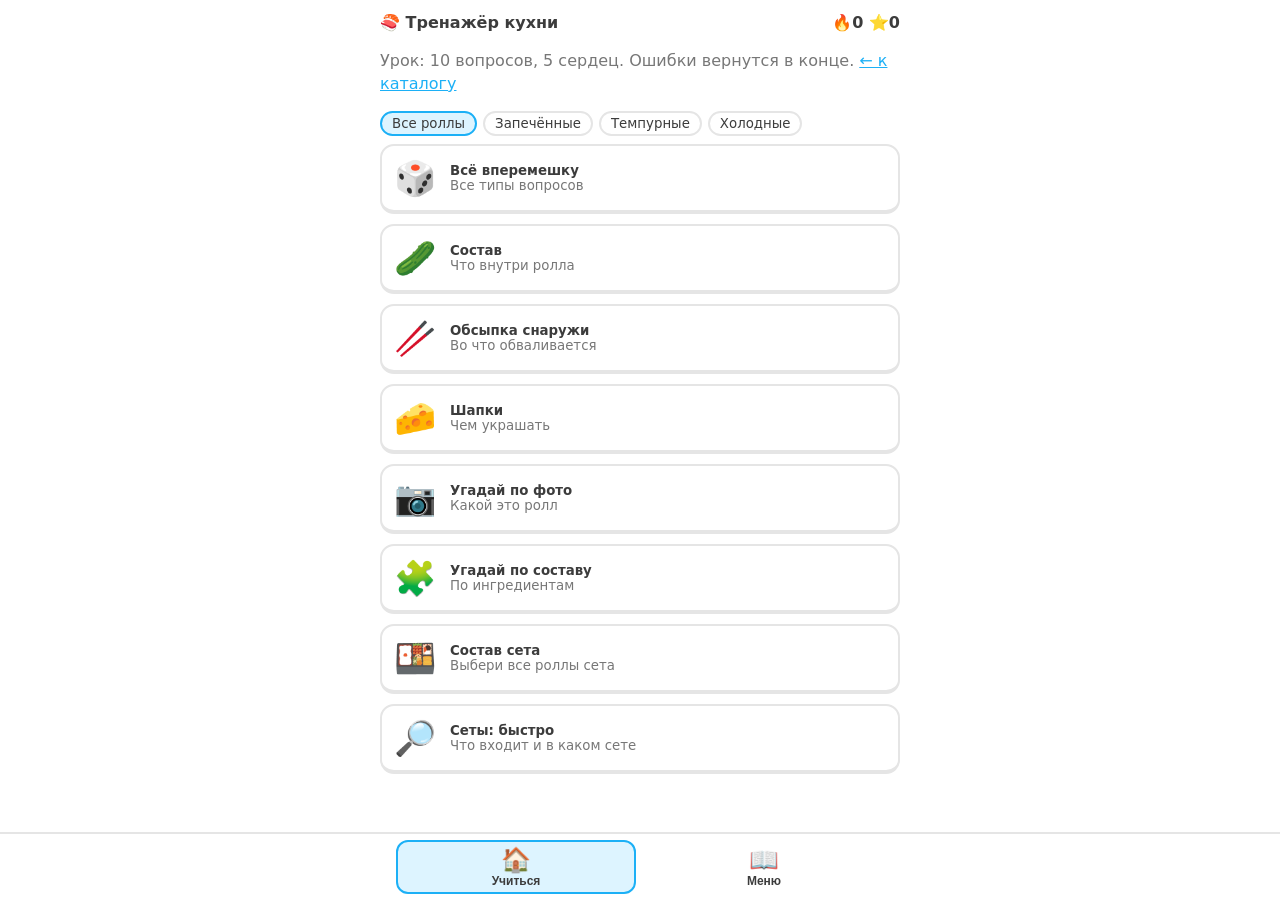
==== commit 38760712: "Rename kitchen.html to index.html" ====
--- a/index.html
+++ b/index.html
@@ -1,85 +1,118 @@
 <!doctype html>
-<html lang="ru">
-<head>
-  <meta charset="utf-8">
-  <meta name="viewport" content="width=device-width, initial-scale=1">
-  <meta name="theme-color" content="#10100f">
-  <meta name="description" content="Неофициальный тренажёр меню «Почтальон суши» Смоленск: изучайте состав, запоминайте названия и тренируйтесь угадывать блюдо по ингредиентам.">
-  <title>Почтальон суши Смоленск — тренажёр меню</title>
-  <link rel="icon" type="image/webp" href="./images/0c43c589515d0604e93f.webp">
-  <link rel="manifest" href="./manifest.json">
-  <link rel="stylesheet" href="./style.css">
-  <script src="./app.js" defer></script>
-  <script>
-    if ('serviceWorker' in navigator) {
-      navigator.serviceWorker.register('./sw.js');
-    }
-  </script>
-</head>
-<body>
-  <a class="skip-link" href="#main">К содержимому</a>
-  <header class="header wrap">
-    <a class="brand" href="./" aria-label="Суши — на главную"><span class="brand-icon" aria-hidden="true">◒</span> суши<span class="brand-sub">/ тренажёр меню</span></a>
-    <a class="edition" href="./kitchen.html" style="text-decoration:none">🍣 ТРЕНАЖЁР КУХНИ →</a>
-  </header>
-  <main id="main" class="wrap">
-    <section class="hero" aria-labelledby="hero-title">
-      <p class="eyebrow">МЕНЮ В ПАМЯТИ, А НЕ В ЗАМЕТКАХ</p>
-      <h1 id="hero-title">Знакомые вкусы.<br><span>Знакомые названия.</span></h1>
-      <p class="intro">Изучайте состав, запоминайте блюда и проверяйте себя по фотографиям. По одному роллу за раз.</p>
-    </section>
-    <section class="dashboard" aria-label="Ваш прогресс">
-      <div><strong id="known-count">0</strong><span>знаю</span></div>
-      <div><strong id="hard-count">0</strong><span>повторить</span></div>
-      <div class="progress-block"><div class="progress-caption"><span>Меню изучено</span><strong id="progress-label">0%</strong></div><progress id="progress" max="100" value="0" aria-label="Процент изученного меню"></progress></div>
-      <button id="reset" class="text-button" type="button">Сбросить прогресс</button>
-    </section>
-    <p id="storage-notice" class="notice" role="status" hidden></p>
-    <div class="toolbar">
-      <div class="tabs" role="group" aria-label="Режим обучения"><button id="catalog-tab" class="tab active" type="button" aria-pressed="true">Каталог</button><button id="sets-tab" class="tab" type="button" aria-pressed="false">Сеты</button><button id="quiz-tab" class="tab" type="button" aria-pressed="false">Тренировка по составу <span aria-hidden="true">↗</span></button></div>
-      <label class="toggle"><input id="hard-only" type="checkbox"><span>Только трудные</span></label>
-    </div>
-    <section id="loading" class="empty" role="status">Загружаем меню…</section>
-    <section id="error" class="empty error" hidden aria-labelledby="error-title"><h2 id="error-title">Меню пока недоступно</h2><p id="error-message"></p><button id="retry" class="primary" type="button">Попробовать снова</button></section>
-    <section id="catalog" aria-label="Каталог блюд" hidden>
-      <div class="catalog-top"><label class="search"><span aria-hidden="true">⌕</span><span class="sr-only">Поиск по названию и составу</span><input id="search" type="search" placeholder="Название или ингредиент…" autocomplete="off"></label><span id="result-count" class="muted" aria-live="polite"></span></div>
-      <div id="categories" class="categories" role="group" aria-label="Категории"></div>
-      <div id="cards" class="cards"></div>
-      <p id="catalog-empty" class="empty" hidden>Ничего не найдено. Попробуйте другой запрос, категорию или выключите «Только трудные».</p>
-    </section>
-    <section id="sets-view" aria-labelledby="sets-title" hidden>
-      <div class="section-heading"><div><p class="eyebrow">УЧИ СОСТАВЫ СЕТОВ</p><h2 id="sets-title">Сеты и роллы в них</h2></div><span id="sets-count" class="muted"></span></div>
-      <p class="muted sets-intro">Нажми на сет, чтобы увидеть его состав. Половинки сетов скрыты — учим полные наборы.</p>
-      <div id="sets-list" class="sets-list"></div>
-    </section>
-    <section id="set-detail" aria-labelledby="set-detail-title" hidden>
-      <div class="section-heading"><button id="back-to-sets" class="text-button" type="button" aria-label="Назад к сетам">← Назад к сетам</button><div><p class="eyebrow">СОСТАВ СЕТА</p><h2 id="set-detail-title"></h2></div></div>
-      <img id="set-detail-image" class="set-detail-image" alt="" hidden>
-      <p id="set-detail-empty" class="empty" hidden></p>
-      <div id="set-detail-content" class="set-detail-content">
-        <ul class="set-detail-rolls" id="set-detail-rolls"></ul>
-      </div>
-    </section>
-    <section id="quiz" aria-labelledby="quiz-title" hidden>
-      <div class="section-heading"><div><p class="eyebrow">ТРЕНИРОВКА ПО СОСТАВУ</p><h2 id="quiz-title">Угадай блюдо по ингредиентам</h2></div><span id="quiz-score" class="muted"></span></div>
-      <div class="quiz-filters" role="group" aria-label="Что тренировать"><span class="quiz-filter-label">Пул:</span><button type="button" class="quiz-filter active" data-quiz-scope="rolls" aria-pressed="true">Роллы</button><button type="button" class="quiz-filter" data-quiz-scope="sets" aria-pressed="false">Сеты</button></div>
-      <p id="quiz-empty" class="empty" hidden></p>
-      <div id="quiz-content" class="quiz-layout">
-        <div class="quiz-ingredients" aria-label="Состав блюда">
-          <img id="quiz-photo" class="quiz-photo" src="" alt="" loading="lazy" hidden>
-          <h3 id="quiz-ingredients-title">Состав:</h3>
-          <ul id="quiz-ingredients-list" class="ingredients-list"></ul>
-        </div>
-        <div class="quiz-panel">
-          <p class="muted">Выберите название блюда</p>
-          <div id="answers" class="answers"></div>
-          <p id="quiz-feedback" class="feedback" role="status" aria-live="polite"></p>
-          <button id="next" class="primary" type="button" hidden>Следующее блюдо →</button>
-        </div>
-      </div>
-    </section>
-    <p id="announcement" class="sr-only" role="status" aria-live="polite"></p>
-  </main>
-  <footer class="footer wrap"><span>Практика делает вкус знакомым.</span><span>Неофициальный тренажёр · Фото принадлежат ресторану</span></footer>
-</body>
-</html>
+<html lang="ru"><head><meta charset="utf-8">
+<meta name="viewport" content="width=device-width, initial-scale=1, viewport-fit=cover">
+<title>Тренажёр кухни — Почтальон суши</title>
+<link rel="icon" href="data:image/svg+xml,<svg xmlns=%27http://www.w3.org/2000/svg%27 viewBox=%270 0 100 100%27><text y=%27.9em%27 font-size=%2790%27>🍣</text></svg>">
+<style>
+:root{--bg:#fff;--fg:#3c3c3c;--mut:#777;--card:#fff;--line:#e5e5e5;--g:#58cc02;--gd:#58a700;--r:#ff4b4b;--rd:#ea2b2b;--b:#1cb0f6;--selbg:#ddf4ff;--okbg:#d7ffb8;--badbg:#ffdfe0;box-sizing:border-box;padding-top:env(safe-area-inset-top,0px);padding-bottom:env(safe-area-inset-bottom,0px)}
+@media(prefers-color-scheme:dark){:root:not([data-theme="light"]){--bg:#131f24;--fg:#e8eef0;--mut:#8a9ba1;--card:#1b2b32;--line:#37464f;--selbg:#12384a;--okbg:#1d3a14;--badbg:#4a2024;color-scheme:dark}}
+:root[data-theme="dark"]{--bg:#131f24;--fg:#e8eef0;--mut:#8a9ba1;--card:#1b2b32;--line:#37464f;--selbg:#12384a;--okbg:#1d3a14;--badbg:#4a2024;color-scheme:dark}
+html,body{margin:0;background:var(--bg);color:var(--fg);font:16px/1.4 system-ui,-apple-system,"Segoe UI",Roboto,sans-serif}
+#app{max-width:520px;margin:0 auto;padding:12px 14px 120px}
+.top{display:flex;align-items:center;gap:12px;justify-content:space-between;margin-bottom:10px;font-weight:800}
+.mut{color:var(--mut)}h2{margin:10px 0}
+.btn{display:block;width:100%;padding:14px;border:0;border-radius:14px;font:800 16px inherit;font-family:inherit;text-transform:uppercase;letter-spacing:.5px;background:var(--g);color:#fff;box-shadow:0 4px 0 var(--gd);cursor:pointer;margin-top:10px}
+.btn:disabled{background:var(--line);color:var(--mut);box-shadow:0 4px 0 var(--mut);cursor:default}
+.btn.red{background:var(--r);box-shadow:0 4px 0 var(--rd)}
+.btn.ghost{background:var(--card);color:var(--b);border:2px solid var(--line);box-shadow:0 4px 0 var(--line)}
+.opt,.card{border:2px solid var(--line);border-bottom-width:4px;border-radius:14px;padding:12px;background:var(--card);color:inherit;font:600 16px inherit;font-family:inherit;text-align:left;cursor:pointer}
+.card{cursor:default;font-weight:400}
+.opt.sel{border-color:var(--b);background:var(--selbg)}.opt.ok{border-color:var(--g);background:var(--okbg)}.opt.bad{border-color:var(--r);background:var(--badbg)}
+.opt .e{font-size:28px;display:block}
+.grid{display:grid;grid-template-columns:1fr 1fr;gap:10px}.list{display:grid;gap:10px}
+.mode{display:flex;gap:14px;align-items:center;width:100%}.mode .e{font-size:34px}
+.chips{display:flex;flex-wrap:wrap;gap:6px;margin:8px 0}
+.chip{border:2px solid var(--line);border-radius:20px;padding:3px 10px;background:var(--card);color:inherit;font:600 14px inherit;font-family:inherit;cursor:pointer}
+.chip.on{border-color:var(--b);background:var(--selbg)}
+.pic{text-align:center;margin:6px 0 14px}.emo{font-size:70px;text-align:center}
+.bar{flex:1;height:14px;background:var(--line);border-radius:8px;overflow:hidden}.bar i{display:block;height:100%;background:var(--g);transition:width .3s}
+.x{background:none;border:0;color:var(--mut);font-size:22px;cursor:pointer}
+.fb{position:fixed;left:0;right:0;bottom:0;padding:12px 14px calc(14px + env(safe-area-inset-bottom,0px));background:var(--bg);border-top:2px solid var(--line)}
+.fb>div{max-width:520px;margin:0 auto}.fb.ok{background:var(--okbg)}.fb.bad{background:var(--badbg)}
+.fb b{display:block;margin-bottom:2px}
+nav{position:fixed;left:0;right:0;bottom:0;display:flex;justify-content:center;gap:8px;background:var(--bg);border-top:2px solid var(--line);padding:6px 10px calc(6px + env(safe-area-inset-bottom,0px))}
+nav button{flex:1;max-width:240px;background:none;border:2px solid transparent;border-radius:12px;font-size:24px;color:inherit;cursor:pointer;padding:4px}
+nav button.on{border-color:var(--b);background:var(--selbg)}nav small{display:block;font-size:12px;font-weight:700}
+.sub{border:2px solid var(--line);border-radius:12px;padding:8px 10px}summary{cursor:pointer;font-weight:700;list-style-position:inside}.sub[open]{background:var(--selbg)}.sub>summary+*{margin-top:8px}.row{display:flex;gap:12px;align-items:center}.end{text-align:center;padding-top:40px}
+input{width:100%;box-sizing:border-box;padding:12px;border:2px solid var(--line);border-radius:12px;background:var(--card);color:inherit;font:16px inherit;font-family:inherit}
+</style></head><body><div id="app"></div>
+<script>
+const D={"rolls":[{"n":"Дабл чиз крабовый","cat":"bake","ing":["красный сыр"],"out":[],"cap":"Крабовый с-с, унаги, кунжут","img":"images/d8b71d361478a45a1c83.webp"},{"n":"Дабл чиз спайси","cat":"bake","ing":["красный сыр"],"out":[],"cap":"Спайси с-с, унаги, кунжут","img":"images/f8c8fd1651cf72599253.webp"},{"n":"Дабл чиз сырный","cat":"bake","ing":["красный сыр"],"out":[],"cap":"Сырный с-с, унаги, кунжут","img":"images/90832e6b0b64e92d916d.webp"},{"n":"Аргентина","cat":"bake","ing":["сыр","креветка","огурец"],"out":["красная масаго"],"cap":"Сырный с-с, унаги, кунжут","img":"images/9abce3d315e6ac7f5fb2.webp"},{"n":"Гринч","cat":"bake","ing":["сыр","кальмар/тунец","огурец"],"out":["ч/б кунжут"],"cap":"Наоми с-с, унаги, кунжут","img":"images/bfde835a27ceb3ed8163.webp"},{"n":"Йохо","cat":"bake","ing":["сыр","кальмар/тунец","огурец"],"out":["ч/б кунжут"],"cap":"Сырный с-с, унаги, кунжут","img":"images/68e954b631e1bec8acbd.webp"},{"n":"Калифорния запеченная","cat":"bake","ing":["сыр","краб","огурец"],"out":["кунжут"],"cap":"Сырный с-с, унаги, кунжут","img":"images/68e954b631e1bec8acbd.webp"},{"n":"Калифорния запеченная с тунцом","cat":"bake","ing":["сыр","жар тунец","огурец"],"out":["кунжут"],"cap":"Сырный с-с, унаги, кунжут","img":"images/68e954b631e1bec8acbd.webp"},{"n":"Киото ролл с кальмаром","cat":"bake","ing":["креветка","кальмар","огурец"],"out":["красная масаго"],"cap":"Крабовый с-с, унаги, кунжут","img":"images/1e6ed42c1e67cc385de9.webp"},{"n":"Конкорд","cat":"bake","ing":["томаго","курица"],"out":["кунжут"],"cap":"Сырный с-с, унаги","img":"images/7e19e5ccde1da389ef51.webp"},{"n":"Мексиканский","cat":"bake","ing":["сыр","пекинка","огурец","помидор","халапеньо"],"out":["кунжут"],"cap":"Спайси, унаги","img":"images/8727ee4946ae6d0f710a.webp"},{"n":"Наоми","cat":"bake","ing":["сыр","креветка","огурец"],"out":["кунжут"],"cap":"Наоми с-с","img":"images/4606cd85235f1beaf408.webp"},{"n":"Орегон","cat":"bake","ing":["свинина су-вид","помидор","огурец"],"out":["кунжут"],"cap":"Наоми с-с, BBQ","img":"images/27bab09fdf409154fa57.webp"},{"n":"Осака","cat":"bake","ing":["сыр","кальмар","чука"],"out":["красная масаго"],"cap":"Спайси с-с, ореховый, унаги, кунжут","img":"images/53cd2766dd49bc629d8f.webp"},{"n":"Осака с тунцом","cat":"bake","ing":["жар тунец","кальмар","огурец"],"out":["красная масаго"],"cap":"Жар.тунец+спайси, ореховый, унаги","img":"images/bc655f736f2fd93aef32.webp"},{"n":"Персей","cat":"bake","ing":["сыр","креветка","огурец"],"out":["красная масаго"],"cap":"Спайси с-с, унаги, кунжут","img":"images/30c21f4eca10d4ee86ed.webp"},{"n":"Пять сыров","cat":"bake","ing":["сыр","чеддер","сырная палочка"],"out":["кунжут"],"cap":"Сырный с-с, унаги, пармезан","img":"images/7897e6d3ff1e8cbdc2fa.webp"},{"n":"Спайси теплый","cat":"bake","ing":["сыр","кальмар/тунец","огурец"],"out":["ч/б кунжут"],"cap":"Спайси с-с, унаги, кунжут","img":"images/5f21c462de607ed541a0.webp"},{"n":"Тыквенная калифорния","cat":"bake","ing":["сыр","огурец"],"out":["кунжут"],"cap":"Тыква 50г+краб 50г+ спайси(замешать), унаги","img":"images/c067e7a681eb33efe313.webp"},{"n":"Филадельфия запеченная","cat":"bake","ing":["сыр","огурец"],"out":[],"cap":"Капельки спайси и запекать","img":"images/f75a874a9e017298e52e.webp"},{"n":"Хоукай","cat":"bake","ing":["сыр","пекинка","огурец","лосось"],"out":["черный кунжут"],"cap":"Сырный с-с, кисло-сладкий","img":"images/f28eef874c2ed6e5c2e9.webp"},{"n":"Чеддер запеченный","cat":"bake","ing":["сыр","курица","бекон","помидор"],"out":["кунжут"],"cap":"2 кусочка чедера разрезать по 4 части и запекать, унаги, капельки спайси","img":"images/a7207cdd8aa7abb77a69.webp"},{"n":"Чикен запеченный","cat":"bake","ing":["курица","пекинка"],"out":["кунжут"],"cap":"Сырный с-с, унаги, лук перо","img":"images/5a0f4276825d6aae4631.webp"},{"n":"Шримп барбекю","cat":"bake","ing":["сыр","креветка","огурец"],"out":["бекон"],"cap":"Намазать с-сом BBQ и запечь, BBQ капельки","img":"images/26a70f814ea94c0581f7.webp"},{"n":"Грибы терияки мини","cat":"bake","ing":["грибы"],"out":[],"cap":"Сырный с-с, унаги, кунжут","img":"images/bc4cfaad5b4422e33817.webp"},{"n":"Бекон чиз мини","cat":"bake","ing":["бекон"],"out":[],"cap":"Сырный с-с, унаги, кунжут","img":"images/e875c3c219d3565ee149.webp"},{"n":"Жаренный лосось мини","cat":"bake","ing":["черняга"],"out":[],"cap":"Спайси с-с, унаги, кунжут","img":"images/6ef06e3acebdde2e8b62.webp"},{"n":"Кальмар мини","cat":"bake","ing":["кальмар"],"out":[],"cap":"Спайси с-с, унаги, кунжут","img":"images/18425415fa9640fa6049.webp"},{"n":"Краб мини","cat":"bake","ing":["креветка"],"out":[],"cap":"Крабовый с-с, унаги, кунжут","img":"images/e49c06dbe9eab1518a96.webp"},{"n":"Лосось мини","cat":"bake","ing":["лосось"],"out":[],"cap":"Угревый с-с, унаги, лук фри","img":"images/31555e2b89ba54c35117.webp"},{"n":"Мидии мини","cat":"bake","ing":["мидии чиз"],"out":[],"cap":"Спайси с-с, унаги, кунжут","img":"images/18425415fa9640fa6049.webp"},{"n":"Мини калифорния запеченная","cat":"bake","ing":["краб"],"out":[],"cap":"Сырный с-с, унаги.кунжут","img":"images/e875c3c219d3565ee149.webp"},{"n":"Огурец мини","cat":"bake","ing":["огурец"],"out":[],"cap":"Сырный с-с, унаги, кунжут","img":"images/e875c3c219d3565ee149.webp"},{"n":"Спайси мини","cat":"bake","ing":["лосось"],"out":[],"cap":"Спайси с-с, унаги, кунжут","img":"images/18425415fa9640fa6049.webp"},{"n":"Спайси порк мини","cat":"bake","ing":["свинина су-вид"],"out":[],"cap":"Спайси с-с, унаги, кунжут","img":"images/18425415fa9640fa6049.webp"},{"n":"Порк чиз мини","cat":"bake","ing":["свинина су-вид"],"out":[],"cap":"Сырный с-с, унаги, кунжут","img":"images/e875c3c219d3565ee149.webp"},{"n":"Чикен мини запеченный","cat":"bake","ing":["курица"],"out":[],"cap":"Спайси с-с, унаги, кунжут","img":"images/18425415fa9640fa6049.webp"},{"n":"Чикен чиз мини","cat":"bake","ing":["курица"],"out":[],"cap":"Сырный с-с, унаги, кунжут","img":"images/e875c3c219d3565ee149.webp"},{"n":"Чука мини","cat":"bake","ing":["чука"],"out":[],"cap":"Угревый с-с, унаги, лук фри","img":"images/31555e2b89ba54c35117.webp"},{"n":"Шримп краб мини","cat":"bake","ing":["краб"],"out":[],"cap":"Креветочный с-с, черри, унаги","img":"images/f5f333c689033f3f2d15.webp"},{"n":"Шримп перец мини","cat":"bake","ing":["перец"],"out":[],"cap":"Креветочный с-с, черри, унаги","img":"images/f5f333c689033f3f2d15.webp"},{"n":"Шримп томат мини","cat":"bake","ing":["помидор"],"out":[],"cap":"Креветочный с-с, черри, унаги","img":"images/f5f333c689033f3f2d15.webp"},{"n":"Венера","cat":"tempura","ing":["сыр","кальмар","перец","бекон"],"out":[],"cap":"Унаги, кунжут","img":"images/e3755ad7fdaffed3f65c.webp"},{"n":"Венера темпура мини","cat":"tempura","ing":["сыр","кальмар","перец","бекон"],"out":[],"cap":"Унаги, кунжут","img":"images/574e6e15167c1288455a.webp"},{"n":"Дабл чиз","cat":"tempura","ing":["красный сыр"],"out":[],"cap":"Унаги, кунжут","img":"images/4e12145abb42fb019e09.webp"},{"n":"Калифорния обжаренная","cat":"tempura","ing":["сыр","масаго","краб","огурец"],"out":[],"cap":"Унаги, кунжут","img":"images/87d10d19232fc0035027.webp"},{"n":"Кани темпура","cat":"tempura","ing":["сыр","краб","чука"],"out":[],"cap":"Унаги, кунжут","img":"images/dbfdb0ea757e9f373d34.webp"},{"n":"Кацуро темпура","cat":"tempura","ing":["сыр","пекинка","жар тунец","бекон"],"out":[],"cap":"Унаги кунжут"},{"n":"Мни калифорния темпура","cat":"tempura","ing":["сыр","краб","огурец"],"out":[],"cap":"Унаги, кунжут","img":"images/e172e078f18ab12d92a4.webp"},{"n":"Мини кани темпура","cat":"tempura","ing":["сыр","краб","чука"],"out":[],"cap":"Унаги, .кунжут","img":"images/98a2f2306f16ca36cb53.webp"},{"n":"Мини эби темпура","cat":"tempura","ing":["сыр","креветка"],"out":[],"cap":"Унаги, кунжут","img":"images/d8a5438226ef3f372a7a.webp"},{"n":"Ред темпура","cat":"tempura","ing":["красный сыр","черняга"],"out":[],"cap":"Унаги, кунжут","img":"images/9712f52ff155d2ec17cc.webp"},{"n":"Ред темпура мини","cat":"tempura","ing":["красный сыр","черняга"],"out":[],"cap":"Унаги, кунжут","img":"images/38114788e98c993a41b7.webp"},{"n":"Торанага","cat":"tempura","ing":["сыр","пикантная курица","огурец"],"out":[],"cap":"Кисло-сладкий.кунжут","img":"images/16cf78943b4f44282ac5.webp"},{"n":"Чеддер темпура","cat":"tempura","ing":["сыр","краб","чеддер","перец"],"out":[],"cap":"Кисло-сладкий, кунжут","img":"images/366bb8e578b250204302.webp"},{"n":"Чикен темпура","cat":"tempura","ing":["курица","помидор"],"out":[],"cap":"Унаги, кунжут","img":"images/dc02a93629cc91563d16.webp"},{"n":"Фуджи горячий","cat":"tempura","ing":["сыр","креветка","перец"],"out":[],"cap":"Унаги, кунжут","img":"images/e73ce7723df1dbbbd8c9.webp"},{"n":"Эби темпура","cat":"tempura","ing":["красный сыр","креветка"],"out":[],"cap":"Унаги кунжут","img":"images/bc46e246f723e1fa66bc.webp"},{"n":"Хот-дог ролл","cat":"tempura","ing":["сыр","огурец"],"out":[],"cap":"Разрезается вдоль(не до конца), в середину кладется пекинка, на одну сторону 9 колбасок пепперони, на другую смесь из курицы 30г+Бекон 30г+спайси, горчица, кисло-сладкий, пармезан","img":"images/0ec6e68dd3ccec1f014f.webp"},{"n":"Айова","cat":"cold","ing":["сыр","краб","помидор"],"out":[],"cap":"Огурец, капельки спайси","img":"images/b438da40c159371079c3.webp"},{"n":"Бонито","cat":"cold","ing":["сыр","черняга","масаго","огурец"],"out":[],"cap":"Стружка тунца","img":"images/39f6b87c72aa0d332777.webp"},{"n":"Грин ролл","cat":"cold","ing":["сыр","лосось"],"out":[],"cap":"Огурец, унаги","img":"images/e724640223d1669e0b56.webp"},{"n":"Дабл чиз мини","cat":"cold","ing":["красный сыр"],"out":[],"cap":"Шапочки сыра, унаги, кунжут","img":"images/c00390cdf9c6fc9d640e.webp"},{"n":"Инондо ролл","cat":"cold","ing":["сыр","лосось","огурец"],"out":[],"cap":"Укроп","img":"images/c12d989f9217d5163ffe.webp"},{"n":"Инондо ролл с тунцом","cat":"cold","ing":["сыр","тунец","огурец"],"out":[],"cap":"Укроп"},{"n":"Йетти","cat":"cold","ing":["сыр","черняга","перец"],"out":[],"cap":"Панко, унаги","img":"images/f10d3324722c3faf0b44.webp"},{"n":"Калифорния","cat":"cold","ing":["сыр","краб","огурец"],"out":[],"cap":"Шапка масаги","img":"images/7244448ceb1d6ff26787.webp"},{"n":"Канада","cat":"cold","ing":["сыр","огурец"],"out":[],"cap":"Угорь, унаги, кунжут","img":"images/b7b5404ce32ca035df80.webp"},{"n":"Канада с кальмаром","cat":"cold","ing":["сыр","кальмар","огурец"],"out":[],"cap":"Угорь, унаги, кисло-сладкий","img":"images/785c51b10ee49bb85471.webp"},{"n":"Канада с креветкой","cat":"cold","ing":["сыр","креветка","огурец"],"out":[],"cap":"Угорь, унаги, спайси","img":"images/e746ffa5de09397ed45c.webp"},{"n":"Капа чиз","cat":"cold","ing":["сыр","огурец"],"out":[],"cap":"","img":"images/e04dd14b3ef103f3761d.webp"},{"n":"Купидон","cat":"cold","ing":["сыр","тунец","пекинка"],"out":[],"cap":"Ч/б кунжут, унаги","img":"images/d5b66226e9816d1c7bcf.webp"},{"n":"Морская осень","cat":"cold","ing":["сыр","лосось","креветка"],"out":[],"cap":"Огурец, капельки спайси","img":"images/1cd968f0ff075615b78b.webp"},{"n":"Осенний ролл","cat":"cold","ing":["сыр","тыква","перец","огурец"],"out":[],"cap":"Кисло-сладкий","img":"images/aba121930b385318436a.webp"},{"n":"Острый ролл с лососем","cat":"cold","ing":["пекинка","лосось","огурец"],"out":[],"cap":"Ч/б кунжут, капельки спайси","img":"images/f8e7442fe6d413edc4f7.webp"},{"n":"Патонг","cat":"cold","ing":["сыр","орехи","лук","пекинка","темп креветка"],"out":[],"cap":"Кальмар, кисло-сладкий, лук перо","img":"images/b18fa0f443c1033274a7.webp"},{"n":"Ролл Дон-бекон","cat":"cold","ing":["сыр","корнишон","курица","помидор"],"out":[],"cap":"Бекон шапки(2шт)","img":"images/f31a2ca4e3740fc58d71.webp"},{"n":"Ролл Ореон","cat":"cold","ing":["сыр","бекон","огурец"],"out":[],"cap":"Шапка пармезана","img":"images/24994463121f68a0bdcb.webp"},{"n":"Ролл с креветкой","cat":"cold","ing":["креветка","масаго"],"out":[],"cap":"","img":"images/7acf90bbc61eca84821d.webp"},{"n":"Ролл с лососем","cat":"cold","ing":["лосось"],"out":[],"cap":"","img":"images/7856df4e4353aa175a77.webp"},{"n":"Ролл с огурцом","cat":"cold","ing":["огурец","кунжут"],"out":[],"cap":"","img":"images/66e80fb7cdbb9d781ea6.webp"},{"n":"Ролл тунец-огурец","cat":"cold","ing":["тунец","огурец"],"out":[],"cap":"","img":"images/1526fd0d1224fd6aecc6.webp"},{"n":"Ролл с тунцом","cat":"cold","ing":["тунец"],"out":[],"cap":"","img":"images/1526fd0d1224fd6aecc6.webp"},{"n":"Ролл Фобос","cat":"cold","ing":["сыр","кальмар","томаго","помидор"],"out":[],"cap":"Укроп","img":"images/aea99fb9c886299ae8d6.webp"},{"n":"Самурай","cat":"cold","ing":["сыр","лосось","помидор"],"out":[],"cap":"Шапка масаги","img":"images/e48c0d41bb51ef108ef5.webp"},{"n":"Сливочный ролл с тунцом","cat":"cold","ing":["сыр","огурец"],"out":[],"cap":"Тунец","img":"images/d91f3e9bb9f6fc2b1913.webp"},{"n":"Томаго","cat":"cold","ing":["сыр","томаго","огурец"],"out":[],"cap":"Ч/б кунжут","img":"images/85a4cddf0567b8caf3e5.webp"},{"n":"Тыквенная азия","cat":"cold","ing":["сыр","тыква","огурец"],"out":[],"cap":"Лосось, кальмар, угорь","img":"images/97f1a50c8ef5a04c10a9.webp"},{"n":"Филадельфия","cat":"cold","ing":["сыр","огурец"],"out":[],"cap":"Лосось","img":"images/ea582e5658fda726d892.webp"},{"n":"Филадельфия лайт","cat":"cold","ing":["сыр 3 полоски"],"out":[],"cap":"Лосось","img":"images/ee0ca91a1943b96fa52f.webp"},{"n":"Филадельфия с кальмаром","cat":"cold","ing":["сыр","огурец"],"out":[],"cap":"Кальмар, капельки спайси","img":"images/2f2acdd78ea60e7c655c.webp"},{"n":"Филадельфия с креветкой","cat":"cold","ing":["сыр","креветка"],"out":[],"cap":"Лосось","img":"images/6bed36f16d798755b085.webp"},{"n":"Фреш ролл с лососем","cat":"cold","ing":["сыр","пекинка","лук","темп креветка"],"out":[],"cap":"Клубничный топинг, 100г лосося+10гспайси(смешать), мендаль лепестки","img":"images/7483bb412d9095fc3c35.webp"},{"n":"Фуджи маки","cat":"cold","ing":["сыр","лосось","огурец"],"out":[],"cap":"Унаги","img":"images/1d9ba059899915040606.webp"},{"n":"Цезарь ролл","cat":"cold","ing":["сыр","пекинка","курица","помидор"],"out":[],"cap":"Панко, капельки спайси","img":"images/6ec01e54fd4b9e085998.webp"},{"n":"Чикен ролл","cat":"cold","ing":["сыр","курица","огурец"],"out":[],"cap":"Кунжут","img":"images/1399c976cbc07f7dbbb7.webp"},{"n":"Чикен BBQ","cat":"cold","ing":["сыр","курица","помидор","халапеньо"],"out":[],"cap":"Панко, BBQ"},{"n":"Эби","cat":"cold","ing":["сыр","креветка","огурец"],"out":[],"cap":"Ч/б кунжут","img":"images/e3c5858c2814e856f63e.webp"},{"n":"Эби классик","cat":"cold","ing":["сыр","огурец"],"out":[],"cap":"Креветки(4шт)","img":"images/5fa16c17eeb01b166144.webp"}],"sets":[{"n":"Айсберг","items":["Дабл чиз(сырный, спайси,крабовый)","Торанага","Калифорния обжаренная","Калифорния запеченная","Эби классик","Ролл с огурцом","Ролл с креветкой"],"rice":{"150г риса на 1 нори":"5","140г риса на ½ нори":"1","150г риса на ½ нори":"1","90 г риса на 1 нори":"2"},"img":"images/57d696dbbb3767e9573a.webp","m":["Дабл чиз","Торанага","Калифорния обжаренная","Калифорния запеченная","Эби классик","Ролл с огурцом","Ролл с креветкой"]},{"n":"Аляска","items":["Конкорд","Мексиканский","Спайси теплый с тунцом","Осака","Цезарь ролл","ЧикенBBQ","Калифорния"],"rice":{"140г риса на ½ нори":"4","150г риса на ½ нори":"3"},"img":"images/dd05125232ac78ff56c9.webp","m":["Конкорд","Мексиканский","Спайси теплый","Осака","Цезарь ролл","Чикен BBQ","Калифорния"]},{"n":"Атакама","items":["Венера темпура мини","Мини кани темпура","Мини калифорния темпура","мини эби темпура","Ред темпура мини"],"rice":{"110г/170г риса на 1 нори":"5/0"},"img":"images/4016a2f915434012b002.webp","m":["Венера темпура мини","Мини кани темпура","Мни калифорния темпура","Мини эби темпура","Ред темпура мини"]},{"n":"Бонсай","items":["Венера","Персей","Фуджи маки","Купидон","Айова","Самурай"],"rice":{"150г риса на 1 нори":"2","140г риса на ½ нори":"1","150г риса на ½ нори":"3"},"img":"images/090dcdf6fb548a61581c.webp","m":["Венера","Персей","Фуджи маки","Купидон","Айова","Самурай"]},{"n":"Великан","items":["Ред темпура","Чикен темпура","Чикен запеченный","Спайси теплый","Чикен ролл","Томаго","Йетти","Бонито"],"rice":{"150г риса на 1 нори":"2","140г риса на ½ нори":"2","150г риса на ½ нори":"4"},"img":"images/b8502b658ca6b90171dd.webp","m":["Ред темпура","Чикен темпура","Чикен запеченный","Спайси теплый","Чикен ролл","Томаго","Йетти","Бонито"]},{"n":"Запеченый","items":["Дабл чиз крабовый","Венера","Конкорд","Мексиканский","Орегон","Киото ролл с кальмаром"],"rice":{"150г риса на 1 нори":"2","140г риса на ½ нори":"4"},"img":"images/cc258db5ebae94bb8ef9.webp","m":["Дабл чиз крабовый","Венера","Конкорд","Мексиканский","Орегон","Киото ролл с кальмаром"]},{"n":"Киномания","items":["Конкорд","Спайси теплый с тунцом","Осака","Мидии мини","Шримп-краб мини"],"rice":{"140г риса на ½ нори":"3","90 г риса на 1 нори":"2"},"img":"images/840381a77a86ddb8b07d.webp","m":["Конкорд","Спайси теплый","Осака","Мидии мини","Шримп краб мини"]},{"n":"Кицунэ","items":["Йетти","Цезарь ролл","Острый ролл с лососем","Калифорния","Капа чиз"],"rice":{"150г риса на ½ нори":"4","90 г риса на 1 нори":"1"},"img":"images/2d79f919b3ab334a3f6a.webp","m":["Йетти","Цезарь ролл","Острый ролл с лососем","Калифорния","Капа чиз"]},{"n":"Котопес","items":["Калифорния запеченная","Спайси теплый с тунцом"],"rice":{"140г риса на ½ нори":"2"},"img":"images/1b5f4209db6f8179d67e.webp","m":["Калифорния запеченная","Спайси теплый"]},{"n":"Мафия","items":["Дабл чиз спайси","Чикен темпура","Наоми","Чикен запеченный","Ролл Ореон","Ролл Фобос","Цезарь ролл","Эби"],"rice":{"150г риса на 1 нори":"2","140г риса на ½ нори":"2","150г риса на ½ нори":"4"},"img":"images/ee8846733ae3988a9c34.webp","m":["Дабл чиз спайси","Чикен темпура","Наоми","Чикен запеченный","Ролл Ореон","Ролл Фобос","Цезарь ролл","Эби"]},{"n":"Мегаполис","items":["Эби темпура","Чикен темпура","Йохо с тунцом","Аргентина","Персей","Сливочный ролл с тунцом","Цезарь ролл","Калифорния","Ролл с огурцом","Ролл с креветкой"],"rice":{"150г риса на 1 нори":"2","140г риса на ½ нори":"3","150г риса на ½ нори":"3","90 г риса на 1 нори":"2"},"img":"images/e32ffe487308d20592e9.webp","m":["Эби темпура","Чикен темпура","Йохо","Аргентина","Персей","Сливочный ролл с тунцом","Цезарь ролл","Калифорния","Ролл с огурцом","Ролл с креветкой"]},{"n":"Микс","items":["Эби темпура","Дабл чиз","Калифорния запеченная","Киото ролл с кальмаром","Фуджи маки","Филадельфия лайт","Эби классик","Калифорния"],"rice":{"150г риса на 1 нори":"3","140г риса на ½ нори":"2","150г риса на ½ нори":"3"},"img":"images/631da6c8ad4081c44886.webp","m":["Эби темпура","Дабл чиз","Калифорния запеченная","Киото ролл с кальмаром","Фуджи маки","Филадельфия лайт","Эби классик","Калифорния"]},{"n":"Московский","items":["Калифорния обжаренная","Эби темпура","Чеддер запеченный","Спайси теплый"],"rice":{"150г риса на 1 нори":"2","140г риса на ½ нори":"2"},"img":"images/824b2e48d644f291e073.webp","m":["Калифорния обжаренная","Эби темпура","Чеддер запеченный","Спайси теплый"]},{"n":"Наруто","items":["Венера","Дабл чиз","Наоми","Калифорния запеченная","Хоукай","Сливочный роллс тунцом","Филадельфия с креветкой","Филадельфия с кальмаром","Ролл Дон-бекон","Грин ролл"],"rice":{"150г риса на 1 нори":"2","140г риса на ½ нори":"3","150г риса на ½ нори":"5"},"img":"images/8ca0917432b372108db7.webp","m":["Венера","Дабл чиз","Наоми","Калифорния запеченная","Хоукай","Сливочный ролл с тунцом","Филадельфия с креветкой","Филадельфия с кальмаром","Ролл Дон-бекон","Грин ролл"]},{"n":"Неаполь","items":["Лосось мини","Мидии мини","Калифорния мини запеченная","Грибы терияки мини","Канада","Филадельфия лайт","Острый ролл с лососем","Капа чиз","Ролл тунец-огурец"],"rice":{"150г риса на ½ нори":"3","90 г риса на 1 нори":"6"},"img":"images/acb2fa6c25b1cea49310.webp","m":["Лосось мини","Мидии мини","Мини калифорния запеченная","Грибы терияки мини","Канада","Филадельфия лайт","Острый ролл с лососем","Капа чиз","Ролл тунец-огурец"]},{"n":"Невада","items":["Кани темпура","Ред темпура","Калифорния запеченная","Спайси теплый","Осака","Филадельфия","Ролл с огурцом","Дабл чиз мини"],"rice":{"150г риса на 1 нори":"2","140г риса на ½ нори":"3","150г риса на ½ нори":"1","90 г риса на 1 нори":"2"},"img":"images/6f63a6de9d20623cbef7.webp","m":["Кани темпура","Ред темпура","Калифорния запеченная","Спайси теплый","Осака","Филадельфия","Ролл с огурцом","Дабл чиз мини"]},{"n":"Окинава","items":["Калифорния обжаренная","Торанага","Сливочный ролл с тунцом","Филадельфия","Острый ролл с лососем","Ролл с тунцом"],"rice":{},"img":"images/f8ac0bdb9b306d4efe04.webp","m":["Калифорния обжаренная","Торанага","Сливочный ролл с тунцом","Филадельфия","Острый ролл с лососем","Ролл с тунцом"]},{"n":"Осенний","items":["Чикен темпура","Торанага","Тыквенная калифорния","Спайси теплый с тунцом","Осенний ролл","Тыквенная азия","Эби классик","Морская осень"],"rice":{"150г риса на 1 нори":"2","110г/170г риса на 1 нори":"0/1","140г риса на ½ нори":"2","150г риса на ½ нори":"3"},"img":"images/0c43c589515d0604e93f.webp","m":["Чикен темпура","Торанага","Тыквенная калифорния","Спайси теплый","Осенний ролл","Тыквенная азия","Эби классик","Морская осень"]},{"n":"Почтальон суши","items":["Лосось мини","Мидии мини","Калифорния мини запеченная","Грибы терияки мини","Эби классик","Филадельфия с креветкой","Цезарь ролл","Капа чиз","Ролл тунец-огурец"],"rice":{"150г риса на ½ нори":"3","90 г риса на 1 нори":"6"},"img":"images/ea484eaa01dafe9a8f0c.webp","m":["Лосось мини","Мидии мини","Мини калифорния запеченная","Грибы терияки мини","Эби классик","Филадельфия с креветкой","Цезарь ролл","Капа чиз","Ролл тунец-огурец"]},{"n":"Праздничный","items":["Дабл чиз(сырный,крабовый)","Гринч с тунцом","Спайси теплый с тунцом","Филадельфия с кальмаром","Филадельфия с креветкой","Цезарь ролл","Чикен BBQ"],"rice":{"150г риса на 1 нори":"2","140г риса на ½ нори":"2","150г риса на ½ нори":"4"},"img":"images/4c5e4ef9af99ab5bea19.webp","m":["Дабл чиз","Гринч","Спайси теплый","Филадельфия с кальмаром","Филадельфия с креветкой","Цезарь ролл","Чикен BBQ"]},{"n":"Радуга","items":["Мини кани темпура","Мини калифорния темпура","Конкорд","Чука мини(под крабовым,лук фри)","Чикен чиз мини"],"rice":{"110г/170г риса на 1 нори":"2/0","140г риса на ½ нори":"1","90 г риса на 1 нори":"2"},"img":"images/9b379fcaad0abef47e5d.webp","m":["Мини кани темпура","Мни калифорния темпура","Конкорд","Чука мини","Чикен чиз мини"]},{"n":"Русалочка","items":["Дабл чиз(крабовый,спайси,сырный)","Краб мини","Кальмар мини","Спайси мини","Филадельфия","Сливочный ролл с тунцом"],"rice":{"150г риса на 1 нори":"3","150г риса на ½ нори":"2","90 г риса на 1 нори":"3"},"img":"images/316069db873be45757dd.webp","m":["Дабл чиз","Краб мини","Кальмар мини","Спайси мини","Филадельфия","Сливочный ролл с тунцом"]},{"n":"Сакура","items":["Эби темпура","Дабл чиз","Аргентина","Краб мини","Калифорния мини запеченная","Мидии мини"],"rice":{"150г риса на 1 нори":"2","140г риса на ½ нори":"1","90 г риса на 1 нори":"3"},"img":"images/45d5d16e60747fe96f12.webp","m":["Эби темпура","Дабл чиз","Аргентина","Краб мини","Мини калифорния запеченная","Мидии мини"]},{"n":"Сиам","items":["Калифорния запеченная","Шримп барбекю","Огурец мини","Чикен чиз мини","Грибы терияки мини","Шримп-томат мини","Шримп-перец мини","Шримп-краб мини","Чука мини","Лосось мини","Мидии мини","Спайси мини","Жаренный лосось мини","Кальмар мини"],"rice":{"140г риса на ½ нори":"2","90 г риса на 1 нори":"12"},"img":"images/39b8467fe0bf8601bb72.webp","m":["Калифорния запеченная","Шримп барбекю","Огурец мини","Чикен чиз мини","Грибы терияки мини","Шримп томат мини","Шримп перец мини","Шримп краб мини","Чука мини","Лосось мини","Мидии мини","Спайси мини","Жаренный лосось мини","Кальмар мини"]},{"n":"Смоленский","items":["Эби","Патонг","Калифорния","Ролл с тунцом"],"rice":{"150г риса на ½ нори":"3","90 г риса на 1 нори":"1"},"img":"images/6e3a065ccef49bba5973.webp","m":["Эби","Патонг","Калифорния","Ролл с тунцом"]},{"n":"Тунец","items":["Кацуро темпура","Калифорния запеченная с тунцом","Осака с тунцом","Купидон","Инондо ролл с тунцом","Ролл тунец-огурец"],"rice":{"150г риса на 1 нори":"1","140г риса на ½ нори":"2","150г риса на ½ нори":"2","90 г риса на 1 нори":"1"},"img":"images/8787d8f0dc0f20203292.webp","m":["Кацуро темпура","Калифорния запеченная с тунцом","Осака с тунцом","Купидон","Инондо ролл с тунцом","Ролл тунец-огурец"]},{"n":"Тыквенный","items":["Тыквенная калифорния","Морская осень","Осенний ролл","Тыквенная азия"],"rice":{"110г/170г риса на 1 нори":"0/1","140г риса на ½ нори":"1","150г риса на ½ нори":"2"},"m":["Тыквенная калифорния","Морская осень","Осенний ролл","Тыквенная азия"]},{"n":"Фила","items":["Дабл чиз(спайси,крабовый,сырный)","Грибы терияки мини","Калифорния запеченная мини","Порк чиз мини","Кальмар мини","Чикен запеченный мини","Жаренный лосось мини","Мидии мини","Дабл чиз мини"],"rice":{"150г риса на 1 нори":"3","90 г риса на 1 нори":"8"},"img":"images/b3c091c6cfbf62f42b6c.webp","m":["Дабл чиз","Грибы терияки мини","Мини калифорния запеченная","Порк чиз мини","Кальмар мини","Чикен мини запеченный","Жаренный лосось мини","Мидии мини","Дабл чиз мини"]},{"n":"Фиш","items":["Фуджи маки","Эби классик","Филадельфия","Самурай","Ролл с лососем"],"rice":{"150г риса на 1 нори":"1","150г риса на ½ нори":"3","90 г риса на 1 нори":"1"},"img":"images/cc41487bf3ee4d9d1124.webp","m":["Фуджи маки","Эби классик","Филадельфия","Самурай","Ролл с лососем"]},{"n":"Фудзи","items":["Дабл чиз спайси","Кани темпура","Мини калифорния темпура","Грибы терияки мини","Бекон чиз мини"],"rice":{"150г риса на 1 нори":"2","110г/170г риса на 1 нори":"1/0","90 г риса на 1 нори":"2"},"img":"images/748d89d490b3024b4b0c.webp","m":["Дабл чиз спайси","Кани темпура","Мни калифорния темпура","Грибы терияки мини","Бекон чиз мини"]},{"n":"Хот","items":["Калифорния запеченная","Спайси теплый с тунцом","Осака","Эби","Цезарь ролл","Калифорния","Ролл с креветкой","Ролл с огурцом"],"rice":{"140г риса на ½ нори":"3","150г риса на ½ нори":"3","90 г риса на 1 нори":"2"},"img":"images/3f009073a6fc803a5ba1.webp","m":["Калифорния запеченная","Спайси теплый","Осака","Эби","Цезарь ролл","Калифорния","Ролл с креветкой","Ролл с огурцом"]}],"ipics":{"даблчиз":"images/4e12145abb42fb019e09.webp","торанага":"images/16cf78943b4f44282ac5.webp","калифорнияобжаренная":"images/87d10d19232fc0035027.webp","калифорниязапеченная":"images/68e954b631e1bec8acbd.webp","эбиклассик":"images/5fa16c17eeb01b166144.webp","роллсогурцом":"images/66e80fb7cdbb9d781ea6.webp","роллскреветкой":"images/7acf90bbc61eca84821d.webp","конкорд":"images/7e19e5ccde1da389ef51.webp","мексиканский":"images/8727ee4946ae6d0f710a.webp","спайситеплыйстунцом":"images/5f21c462de607ed541a0.webp","осака":"images/53cd2766dd49bc629d8f.webp","цезарьролл":"images/6ec01e54fd4b9e085998.webp","калифорния":"images/7244448ceb1d6ff26787.webp","венератемпурамини":"images/574e6e15167c1288455a.webp","миниканитемпура":"images/98a2f2306f16ca36cb53.webp","миникалифорниятемпура":"images/e172e078f18ab12d92a4.webp","миниэбитемпура":"images/d8a5438226ef3f372a7a.webp","редтемпурамини":"images/38114788e98c993a41b7.webp","венера":"images/e3755ad7fdaffed3f65c.webp","персей":"images/30c21f4eca10d4ee86ed.webp","фуджимаки":"images/1d9ba059899915040606.webp","купидон":"images/d5b66226e9816d1c7bcf.webp","айова":"images/b438da40c159371079c3.webp","самурай":"images/e48c0d41bb51ef108ef5.webp","редтемпура":"images/9712f52ff155d2ec17cc.webp","чикентемпура":"images/dc02a93629cc91563d16.webp","чикензапеченный":"images/5a0f4276825d6aae4631.webp","спайситеплый":"images/5f21c462de607ed541a0.webp","чикенролл":"images/1399c976cbc07f7dbbb7.webp","йетти":"images/f10d3324722c3faf0b44.webp","бонито":"images/39f6b87c72aa0d332777.webp","даблчизкрабовый":"images/d8b71d361478a45a1c83.webp","орегон":"images/27bab09fdf409154fa57.webp","киотороллскальмаром":"images/1e6ed42c1e67cc385de9.webp","шримпкрабмини":"images/f5f333c689033f3f2d15.webp","острыйроллслососем":"images/f8e7442fe6d413edc4f7.webp","капачиз":"images/e04dd14b3ef103f3761d.webp","даблчизспайси":"images/f8c8fd1651cf72599253.webp","наоми":"images/4606cd85235f1beaf408.webp","роллореон":"images/24994463121f68a0bdcb.webp","роллфобос":"images/aea99fb9c886299ae8d6.webp","эби":"images/e3c5858c2814e856f63e.webp","эбитемпура":"images/bc46e246f723e1fa66bc.webp","йохостунцом":"images/1d42cd89ff88726cba29.webp","аргентина":"images/9abce3d315e6ac7f5fb2.webp","сливочныйроллстунцом":"images/d91f3e9bb9f6fc2b1913.webp","филадельфиялайт":"images/ee0ca91a1943b96fa52f.webp","чеддерзапеченный":"images/a7207cdd8aa7abb77a69.webp","хоукай":"images/f28eef874c2ed6e5c2e9.webp","филадельфияскреветкой":"images/6bed36f16d798755b085.webp","филадельфияскальмаром":"images/2f2acdd78ea60e7c655c.webp","роллдонбекон":"images/f31a2ca4e3740fc58d71.webp","гринролл":"images/e724640223d1669e0b56.webp","лососьмини":"images/31555e2b89ba54c35117.webp","грибытериякимини":"images/bc4cfaad5b4422e33817.webp","канада":"images/b7b5404ce32ca035df80.webp","канитемпура":"images/dbfdb0ea757e9f373d34.webp","филадельфия":"images/ea582e5658fda726d892.webp","даблчизмини":"images/c00390cdf9c6fc9d640e.webp","роллстунцом":"images/1526fd0d1224fd6aecc6.webp","тыквеннаякалифорния":"images/c067e7a681eb33efe313.webp","осеннийролл":"images/aba121930b385318436a.webp","тыквеннаяазия":"images/97f1a50c8ef5a04c10a9.webp","морскаяосень":"images/1cd968f0ff075615b78b.webp","гринчстунцом":"images/393ababad273ba48bb27.webp","чукамини":"images/31555e2b89ba54c35117.webp","чикенчизмини":"images/e875c3c219d3565ee149.webp","крабмини":"images/e49c06dbe9eab1518a96.webp","кальмармини":"images/18425415fa9640fa6049.webp","спайсимини":"images/18425415fa9640fa6049.webp","шримпбарбекю":"images/26a70f814ea94c0581f7.webp","огурецмини":"images/e875c3c219d3565ee149.webp","шримптоматмини":"images/f5f333c689033f3f2d15.webp","шримпперецмини":"images/f5f333c689033f3f2d15.webp","патонг":"images/b18fa0f443c1033274a7.webp","поркчизмини":"images/e875c3c219d3565ee149.webp","роллслососем":"images/7856df4e4353aa175a77.webp","бекончизмини":"images/e875c3c219d3565ee149.webp"}};
+const $=s=>document.querySelector(s);
+const esc=s=>String(s).replace(/[&<>"]/g,c=>({'&':'&amp;','<':'&lt;','>':'&gt;','"':'&quot;'}[c]));
+const sh=a=>[...a].sort(()=>Math.random()-.5),pick=(a,k)=>sh(a).slice(0,k);
+const kk=s=>s.toLowerCase().replace(/ё/g,'е').replace(/[^а-яa-z0-9]/g,'');
+const EM=[[/спайс/,'🌶️'],[/унаги/,'🟤'],[/bbq|барбекю/,'🍖'],[/кисло/,'🍯'],[/орех/,'🥜'],[/креветк|креветоч/,'🦐'],[/краб/,'🦀'],[/кальмар/,'🦑'],[/тунец/,'🐟'],[/лосос|черняга|угре|угор/,'🍣'],[/мидии/,'🦪'],[/масаг/,'🔴'],[/томаго/,'🥚'],[/сыр|чеддер|пармез/,'🧀'],[/пекинк/,'🥬'],[/огур|корнишон/,'🥒'],[/помидор|томат|черри/,'🍅'],[/бекон|пепперони|колбас/,'🥓'],[/куриц|курин|чикен/,'🍗'],[/свинин|порк/,'🥩'],[/гриб/,'🍄'],[/тыкв/,'🎃'],[/перец|перц/,'🫑'],[/халапеньо|халопеньо/,'🌶️'],[/чука/,'🥗'],[/укроп/,'🌿'],[/лук/,'🧅'],[/панко/,'🍞'],[/кунжут/,'⚫'],[/клубнич/,'🍓'],[/мендал|лепест/,'🌸'],[/горчиц/,'🟡'],[/с-с|соус/,'🥣']];
+const E=s=>{s=s.toLowerCase();for(const[r,e]of EM)if(r.test(s))return e;return'🍥'};
+const CATS={bake:'Запечённые',tempura:'Темпурные',cold:'Холодные'};
+const R=D.rolls,SE=D.sets;
+SE.forEach(s=>s.k=s.items.map((i,j)=>s.m[j]?kk(s.m[j]):kk(i.replace(/\(.*$/,''))));
+R.forEach(r=>{r.k=kk(r.n);r.sets=SE.filter(s=>s.k.includes(r.k));r.sig=[...r.ing].map(kk).sort().join()});
+const POOL=[...new Set(R.flatMap(r=>r.ing))];
+let S;try{S=JSON.parse(localStorage.getItem('sushi1'))}catch(e){}S=S||{xp:0,streak:0,day:''};
+const save=()=>{try{localStorage.setItem('sushi1',JSON.stringify(S))}catch(e){}};
+let T='home',cat='all',L=null,qry='',sc='all';
+function pic(r,z){if(r.img)return`<div class="pic"><img src="${r.img}" width="${z}" height="${z}" style="border-radius:16px;object-fit:cover;max-width:100%" alt=""></div>`;const e=[...new Set(r.ing.map(E))].slice(0,3);
+ const P={1:[[60,74]],2:[[42,74],[78,74]],3:[[60,52],[40,84],[80,84]]}[e.length]||[];
+ return`<div class="pic"><svg viewBox="0 0 120 120" width="${z}" height="${z}"><circle cx="60" cy="60" r="57" fill="#26313a"/><circle cx="60" cy="60" r="47" fill="#f6f1e4"/>${e.map((x,i)=>`<text x="${P[i][0]}" y="${P[i][1]}" font-size="30" text-anchor="middle">${x}</text>`).join('')}</svg></div>`}
+const inCat=r=>cat=='all'||r.cat==cat,RS=()=>R.filter(inCat);
+function qComp(){const r=pick(RS().filter(r=>r.ing.length>1),1)[0];if(!r)return;const c=r.ing,o=sh([...c,...pick(POOL.filter(x=>!c.includes(x)),4)]);
+ return{t:'m',head:`Что в ролле «${r.n}»?`,pic:pic(r,110),o:o.map(x=>({t:x,e:E(x)})),a:o.map((x,i)=>c.includes(x)?i:-1).filter(i=>i>=0),id:'c'+r.n}}
+function qCap(){const r=pick(RS().filter(r=>r.cap&&r.cap.length<70),1)[0];if(!r)return;
+ const o=sh([r.cap,...pick([...new Set(R.map(x=>x.cap).filter(c=>c&&c.length<70&&kk(c)!=kk(r.cap)))],3)]);
+ return{t:'o',head:`Чем украсить «${r.n}»?`,pic:pic(r,110),o:o.map(x=>({t:x,e:E(x.split(',')[0])})),a:[o.indexOf(r.cap)],id:'p'+r.n}}
+function qRev(){const r=pick(RS().filter(r=>r.ing.length>1&&R.filter(x=>x.sig==r.sig).length==1),1)[0];if(!r)return;
+ const o=sh([r,...pick(R.filter(x=>x.sig!=r.sig),3)]);
+ return{t:'o',head:'Что это за ролл?',pic:`<div class="chips" style="justify-content:center">${r.ing.map(x=>`<span class="chip" style="font-size:18px;cursor:default">${E(x)} ${esc(x)}</span>`).join('')}</div>`,o:o.map(x=>({t:x.n})),a:[o.indexOf(o.find(x=>x==r))],id:'r'+r.n}}
+function qPhoto(){const r=pick(RS().filter(r=>r.img),1)[0];if(!r)return;const o=sh([r,...pick(R.filter(x=>x!=r),3)]);
+ return{t:'o',head:'Что это за ролл?',pic:pic(r,200),o:o.map(x=>({t:x.n})),a:[o.indexOf(r)],id:'f'+r.n}}
+function qOut(){const r=pick(RS().filter(r=>r.out.length),1)[0];if(!r)return;const s=r.out.join(', ');
+ const o=sh([s,...pick([...new Set(R.map(x=>x.out.join(', ')).filter(x=>x&&x!=s))],3)]);
+ return{t:'o',head:`Во что обваливается «${r.n}»?`,pic:pic(r,110),o:o.map(x=>({t:x,e:E(x.split(',')[0])})),a:[o.indexOf(s)],id:'u'+r.n}}
+function qSetFull(){const s=pick(SE.filter(s=>s.items.length>=2),1)[0];
+ const c=sh(s.items.map((_,j)=>j).filter(j=>s.items.indexOf(s.items[j])==j)).map(j=>({t:s.items[j],e:E((R.find(r=>r.n==s.m[j])||{ing:['']}).ing[0]||'')}));
+ const d=pick(R.filter(r=>!s.k.some(k=>k.startsWith(r.k)||r.k.startsWith(k))),4).map(r=>({t:r.n,e:E(r.ing[0]||'')}));
+ const o=sh([...c,...d]);
+ return{t:'m',head:`Что входит в сет «${s.n}»?`,pic:pic(s,110),o,a:o.map((x,i)=>c.includes(x)?i:-1).filter(i=>i>=0),id:'sf'+s.n}}
+function qSet(){const s=pick(SE,1)[0],ok=pick(s.items,1)[0];
+ const bad=pick(R.filter(r=>!s.k.some(k=>k.startsWith(r.k)||r.k.startsWith(k))).map(r=>r.n),3),o=sh([ok,...bad]);
+ return{t:'o',head:`Что входит в сет «${s.n}»?`,pic:pic(s,110),o:o.map(t=>({t})),a:[o.indexOf(ok)],id:'s'+s.n}}
+function qSetOf(){const r=pick(RS().filter(r=>r.sets.length),1)[0];if(!r)return;const ok=pick(r.sets,1)[0];
+ const o=sh([ok,...pick(SE.filter(s=>!s.k.some(k=>k.startsWith(r.k)||r.k.startsWith(k))),3)]);
+ return{t:'o',head:`В каком сете есть «${r.n}»?`,pic:pic(r,110),o:o.map(s=>({t:'Сет '+s.n})),a:[o.indexOf(ok)],id:'o'+r.n}}
+const TY={out:[qOut],setfull:[qSetFull],mix:[qComp,qOut,qCap,qRev,qPhoto,qSetFull,qSet,qSetOf],photo:[qPhoto],comp:[qComp],cap:[qCap],rev:[qRev],set:[qSetFull,qSet,qSetOf]};
+function gen(m){const qs=[],seen=new Set();for(let t=0;t<80&&qs.length<10;t++){const q=pick(TY[m],1)[0]();if(q&&!seen.has(q.id)){seen.add(q.id);qs.push(q)}}return qs}
+function start(m){L={mode:m,qs:gen(m),h:5,xp:0,ok:0,tot:0,done:0,sel:[],chk:false};L.n=L.qs.length;draw()}
+function pk(i){if(L.chk)return;const q=L.qs[0];L.sel=q.t=='m'?(L.sel.includes(i)?L.sel.filter(x=>x!=i):[...L.sel,i]):[i];draw()}
+function check(){const q=L.qs[0],a=[...q.a].sort().join(),s=[...L.sel].sort().join();L.good=a==s;L.chk=true;L.tot++;if(L.good){L.ok++;L.xp+=10}else L.h--;draw()}
+function next(){const q=L.qs.shift();if(L.good)L.done++;else if(!q.r){q.r=1;L.qs.push(q)}else L.done++;
+ if(L.h<=0||!L.qs.length){L.end=1;const t=new Date().toDateString();if(S.day!=t){S.streak=S.day==new Date(Date.now()-864e5).toDateString()?S.streak+1:1;S.day=t}S.xp+=L.xp;save()}
+ L.sel=[];L.chk=false;draw()}
+const homeH=()=>{const M=[['mix','🎲','Всё вперемешку','Все типы вопросов'],['comp','🥒','Состав','Что внутри ролла'],['out','🥢','Обсыпка снаружи','Во что обваливается'],['cap','🧀','Шапки','Чем украшать'],['photo','📷','Угадай по фото','Какой это ролл'],['rev','🧩','Угадай по составу','По ингредиентам'],['setfull','🍱','Состав сета','Выбери все роллы сета'],['set','🔎','Сеты: быстро','Что входит и в каком сете']];
+ return`<div class="top"><span>🍣 Тренажёр кухни</span><span>🔥${S.streak} ⭐${S.xp}</span></div><p class="mut">Урок: 10 вопросов, 5 сердец. Ошибки вернутся в конце. <a href="./" style="color:var(--b)">← к каталогу</a></p>
+ <div class="chips">${[['all','Все роллы'],...Object.entries(CATS)].map(([k,v])=>`<button class="chip ${cat==k?'on':''}" onclick="cat='${k}';draw()">${v}</button>`).join('')}</div>
+ <div class="list">${M.map(m=>`<button class="opt mode" onclick="start('${m[0]}')"><span class="e">${m[1]}</span><span><b>${m[2]}</b><br><span class="mut">${m[3]}</span></span></button>`).join('')}</div>`};
+const lessonH=()=>{if(L.end){const d=L.h<=0;return`<div class="end"><div style="font-size:72px">${d?'💔':'🎉'}</div><h2>${d?'Сердца закончились':'Урок пройден!'}</h2><p>⭐ +${L.xp} XP · точность ${L.tot?Math.round(100*L.ok/L.tot):0}%</p><button class="btn" onclick="start(L.mode)">Ещё раз</button><button class="btn ghost" onclick="L=null;draw()">Домой</button></div>`}
+ const q=L.qs[0],m=q.t=='m';
+ const opts=q.o.map((o,i)=>{let c='opt';if(L.chk)c+=q.a.includes(i)?' ok':L.sel.includes(i)?' bad':'';else if(L.sel.includes(i))c+=' sel';
+  return`<button class="${c}" onclick="pk(${i})">${o.e?`<span class="e">${o.e}</span>`:''}${esc(o.t)}</button>`}).join('');
+ const rt=q.a.map(i=>q.o[i].t).join(', ');
+ return`<div class="top"><button class="x" onclick="L=null;draw()">✕</button><div class="bar"><i style="width:${Math.round(100*L.done/L.n)}%"></i></div><span>❤️${L.h}</span></div>
+ <h2>${esc(q.head)}</h2>${m?'<p class="mut">Выбери все подходящие</p>':''}${q.pic}<div class="${m?'grid':'list'}">${opts}</div>
+ <div class="fb ${L.chk?(L.good?'ok':'bad'):''}"><div>${L.chk?`<b>${L.good?'Верно! 🎉':'Не совсем'}</b>${L.good?'':`<span>Правильно: ${esc(rt)}</span>`}<button class="btn ${L.good?'':'red'}" onclick="next()">Дальше</button>`:`<button class="btn" ${L.sel.length?'':'disabled'} onclick="check()">Проверить</button>`}</div></div>`};
+const al=r=>(r.note?` <i class="mut" style="font-weight:400;font-size:.85em">${r.note}</i>`:'')+(r.ing.length==2&&r.ing.includes('сыр')&&r.ing.includes('огурец')&&!/филадел/i.test(r.n)?' <i class="mut" style="font-weight:400;font-size:.85em">Филадельфия</i>':'');
+const al2=r=>r.ing.length==3&&r.ing.includes('сыр')&&r.ing.includes('креветка')&&r.ing.includes('огурец')&&r.n!='Эби'?' <i class="mut" style="font-weight:400;font-size:.85em">Эби</i>':'';
+const rollH=r=>`<div class="row">${pic(r,72)}<div><b>${esc(r.n)}</b>${al(r)}${al2(r)}<div>${[...new Set(r.ing.map(E))].join(' ')}</div></div></div>${esc(r.ing.join(', '))}${r.cap?`<div class="mut">Шапка: ${E(r.cap.split(',')[0])} ${esc(r.cap)}</div>`:''}`;
+const itemH=(i,n)=>{const r=R.find(r=>r.n==n);if(!r)return`<div class="sub"><summary style="list-style:none">${esc(i)}</summary></div>`;
+ const k=kk(i.replace(/\(.*$/,'')),v={...r,ing:r.ing.map(x=>x.includes('/')?(x.split('/').find(a=>k.includes(kk(a).slice(0,5)))||x):x),img:D.ipics[k]||r.img};
+ return`<details class="sub"><summary>${E(v.ing[0]||'')} ${esc(i)}${al(r)}${al2(r)}</summary>${rollH(v)}</details>`};
+const listH=()=>{const q=kk(qry);let h='';
+ if(sc!='sets')h+=R.filter(r=>(sc=='all'||r.cat==sc)&&(!q||r.k.includes(q))).map(r=>`<div class="card">${rollH(r)}</div>`).join('');
+ if(sc=='all'||sc=='sets')h+=SE.filter(s=>!q||kk(s.n).includes(q)).map(s=>`<details class="card"><summary><span class="row">${s.img?pic(s,72):'🍱'}<b>Сет ${esc(s.n)}</b></span><span class="mut">${s.items.length} поз. · нажми, чтобы раскрыть</span></summary><div class="list" style="margin-top:10px">${s.items.map((x,j)=>itemH(x,s.m[j])).join('')}</div>${Object.keys(s.rice).length?`<div class="mut" style="margin-top:8px">Рис: ${Object.entries(s.rice).map(([k,v])=>`${esc(k)} — ${esc(v)}`).join('; ')}</div>`:''}</details>`).join('');
+ return h||'<p class="mut">Ничего не найдено</p>'};
+const studyH=()=>`<div class="top"><span>📖 Меню</span></div><input placeholder="Поиск ролла или сета" value="${esc(qry)}" oninput="qry=this.value;$('#lst').innerHTML=listH()">
+ <div class="chips">${[['all','Всё'],...Object.entries(CATS),['sets','Сеты']].map(([k,v])=>`<button class="chip ${sc==k?'on':''}" onclick="sc='${k}';draw()">${v}</button>`).join('')}</div><div class="list" id="lst">${listH()}</div>`;
+const nav=()=>`<nav><button class="${T=='home'?'on':''}" onclick="T='home';draw()">🏠<small>Учиться</small></button><button class="${T=='study'?'on':''}" onclick="T='study';draw()">📖<small>Меню</small></button></nav>`;
+function draw(){$('#app').innerHTML=L?lessonH():(T=='home'?homeH():studyH())+nav();window.scrollTo(0,0)}
+draw();
+</script></body></html>
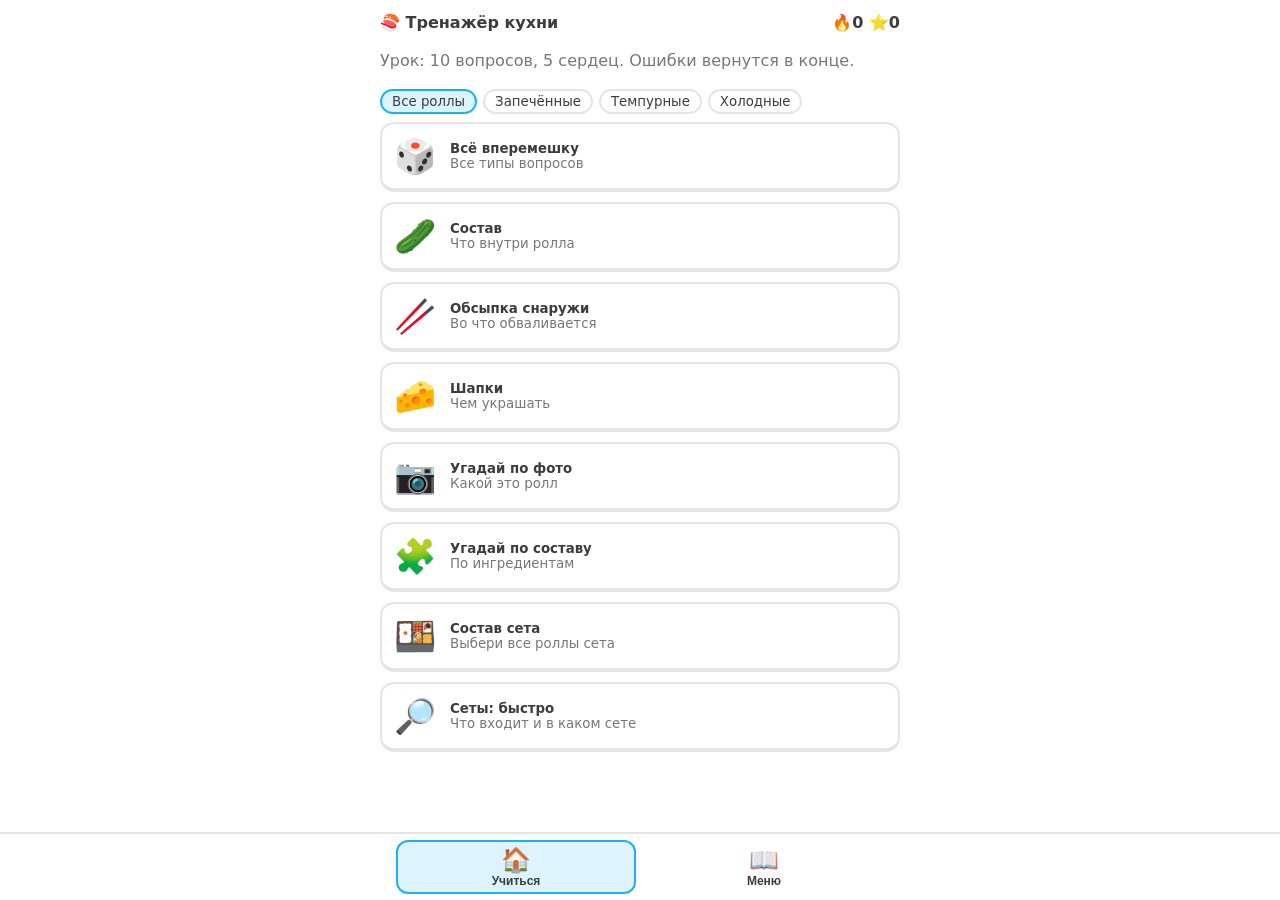
==== commit ae8b5223: "Update index.html" ====
--- a/index.html
+++ b/index.html
@@ -89,7 +89,7 @@
  if(L.h<=0||!L.qs.length){L.end=1;const t=new Date().toDateString();if(S.day!=t){S.streak=S.day==new Date(Date.now()-864e5).toDateString()?S.streak+1:1;S.day=t}S.xp+=L.xp;save()}
  L.sel=[];L.chk=false;draw()}
 const homeH=()=>{const M=[['mix','🎲','Всё вперемешку','Все типы вопросов'],['comp','🥒','Состав','Что внутри ролла'],['out','🥢','Обсыпка снаружи','Во что обваливается'],['cap','🧀','Шапки','Чем украшать'],['photo','📷','Угадай по фото','Какой это ролл'],['rev','🧩','Угадай по составу','По ингредиентам'],['setfull','🍱','Состав сета','Выбери все роллы сета'],['set','🔎','Сеты: быстро','Что входит и в каком сете']];
- return`<div class="top"><span>🍣 Тренажёр кухни</span><span>🔥${S.streak} ⭐${S.xp}</span></div><p class="mut">Урок: 10 вопросов, 5 сердец. Ошибки вернутся в конце. <a href="./" style="color:var(--b)">← к каталогу</a></p>
+ return`<div class="top"><span>🍣 Тренажёр кухни</span><span>🔥${S.streak} ⭐${S.xp}</span></div><p class="mut">Урок: 10 вопросов, 5 сердец. Ошибки вернутся в конце. </p>
  <div class="chips">${[['all','Все роллы'],...Object.entries(CATS)].map(([k,v])=>`<button class="chip ${cat==k?'on':''}" onclick="cat='${k}';draw()">${v}</button>`).join('')}</div>
  <div class="list">${M.map(m=>`<button class="opt mode" onclick="start('${m[0]}')"><span class="e">${m[1]}</span><span><b>${m[2]}</b><br><span class="mut">${m[3]}</span></span></button>`).join('')}</div>`};
 const lessonH=()=>{if(L.end){const d=L.h<=0;return`<div class="end"><div style="font-size:72px">${d?'💔':'🎉'}</div><h2>${d?'Сердца закончились':'Урок пройден!'}</h2><p>⭐ +${L.xp} XP · точность ${L.tot?Math.round(100*L.ok/L.tot):0}%</p><button class="btn" onclick="start(L.mode)">Ещё раз</button><button class="btn ghost" onclick="L=null;draw()">Домой</button></div>`}
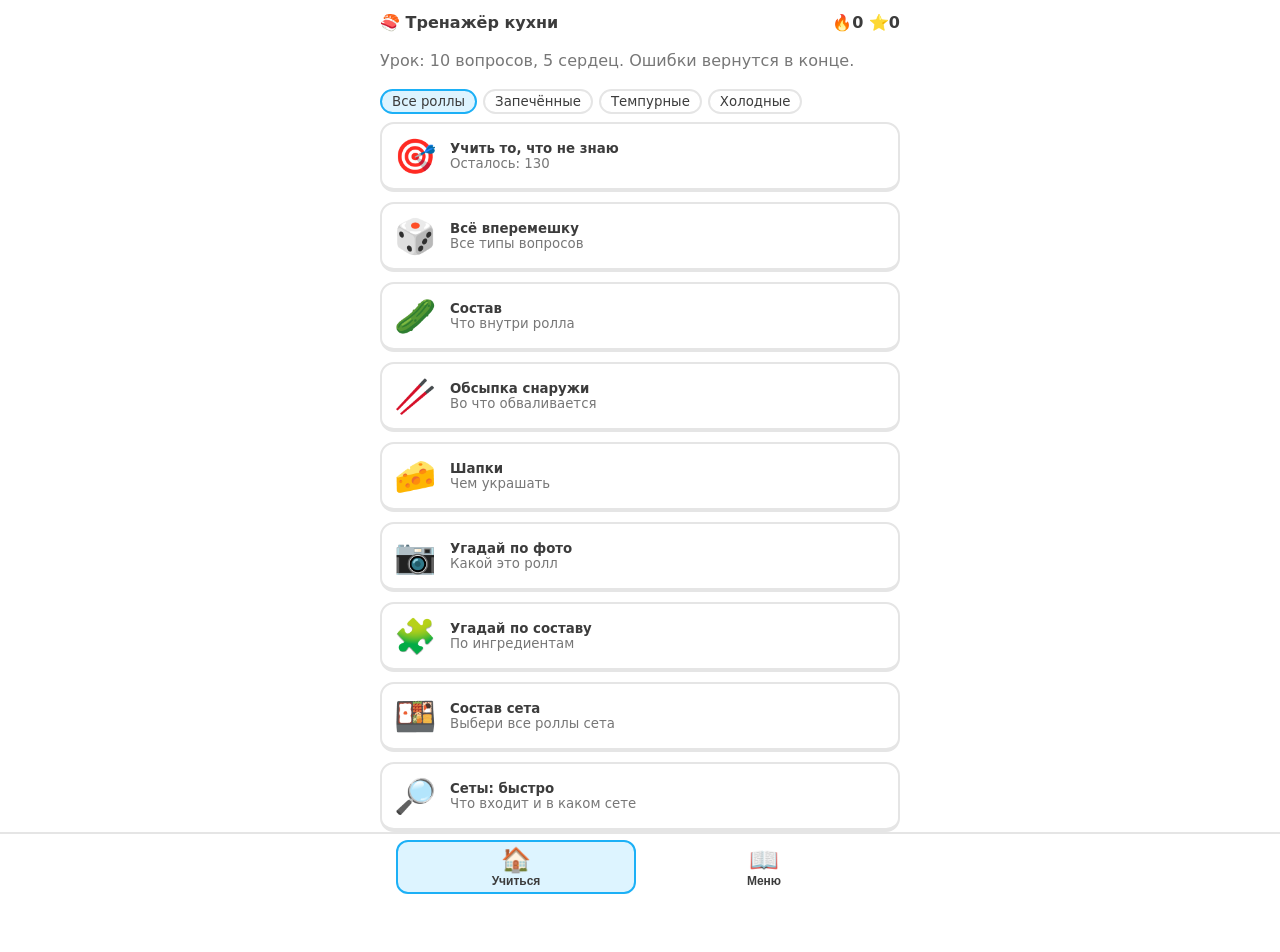
==== commit 852f2875: "Update index.html" ====
--- a/index.html
+++ b/index.html
@@ -49,13 +49,13 @@
 SE.forEach(s=>s.k=s.items.map((i,j)=>s.m[j]?kk(s.m[j]):kk(i.replace(/\(.*$/,''))));
 R.forEach(r=>{r.k=kk(r.n);r.sets=SE.filter(s=>s.k.includes(r.k));r.sig=[...r.ing].map(kk).sort().join()});
 const POOL=[...new Set(R.flatMap(r=>r.ing))];
-let S;try{S=JSON.parse(localStorage.getItem('sushi1'))}catch(e){}S=S||{xp:0,streak:0,day:''};
+let S;try{S=JSON.parse(localStorage.getItem('sushi1'))}catch(e){}S=S||{xp:0,streak:0,day:''};S.k=S.k||{};
 const save=()=>{try{localStorage.setItem('sushi1',JSON.stringify(S))}catch(e){}};
 let T='home',cat='all',L=null,qry='',sc='all';
 function pic(r,z){if(r.img)return`<div class="pic"><img src="${r.img}" width="${z}" height="${z}" style="border-radius:16px;object-fit:cover;max-width:100%" alt=""></div>`;const e=[...new Set(r.ing.map(E))].slice(0,3);
  const P={1:[[60,74]],2:[[42,74],[78,74]],3:[[60,52],[40,84],[80,84]]}[e.length]||[];
  return`<div class="pic"><svg viewBox="0 0 120 120" width="${z}" height="${z}"><circle cx="60" cy="60" r="57" fill="#26313a"/><circle cx="60" cy="60" r="47" fill="#f6f1e4"/>${e.map((x,i)=>`<text x="${P[i][0]}" y="${P[i][1]}" font-size="30" text-anchor="middle">${x}</text>`).join('')}</svg></div>`}
-const inCat=r=>cat=='all'||r.cat==cat,RS=()=>R.filter(inCat);
+let F=null;const inCat=r=>cat=='all'||r.cat==cat,RS=()=>R.filter(r=>F?F.r.includes(r.n):inCat(r)),SS=()=>SE.filter(s=>F?F.s.includes(s.n):true);
 function qComp(){const r=pick(RS().filter(r=>r.ing.length>1),1)[0];if(!r)return;const c=r.ing,o=sh([...c,...pick(POOL.filter(x=>!c.includes(x)),4)]);
  return{t:'m',head:`Что в ролле «${r.n}»?`,pic:pic(r,110),o:o.map(x=>({t:x,e:E(x)})),a:o.map((x,i)=>c.includes(x)?i:-1).filter(i=>i>=0),id:'c'+r.n}}
 function qCap(){const r=pick(RS().filter(r=>r.cap&&r.cap.length<70),1)[0];if(!r)return;
@@ -69,12 +69,12 @@
 function qOut(){const r=pick(RS().filter(r=>r.out.length),1)[0];if(!r)return;const s=r.out.join(', ');
  const o=sh([s,...pick([...new Set(R.map(x=>x.out.join(', ')).filter(x=>x&&x!=s))],3)]);
  return{t:'o',head:`Во что обваливается «${r.n}»?`,pic:pic(r,110),o:o.map(x=>({t:x,e:E(x.split(',')[0])})),a:[o.indexOf(s)],id:'u'+r.n}}
-function qSetFull(){const s=pick(SE.filter(s=>s.items.length>=2),1)[0];
+function qSetFull(){const s=pick(SS().filter(s=>s.items.length>=2),1)[0];if(!s)return;
  const c=sh(s.items.map((_,j)=>j).filter(j=>s.items.indexOf(s.items[j])==j)).map(j=>({t:s.items[j],e:E((R.find(r=>r.n==s.m[j])||{ing:['']}).ing[0]||'')}));
  const d=pick(R.filter(r=>!s.k.some(k=>k.startsWith(r.k)||r.k.startsWith(k))),4).map(r=>({t:r.n,e:E(r.ing[0]||'')}));
  const o=sh([...c,...d]);
  return{t:'m',head:`Что входит в сет «${s.n}»?`,pic:pic(s,110),o,a:o.map((x,i)=>c.includes(x)?i:-1).filter(i=>i>=0),id:'sf'+s.n}}
-function qSet(){const s=pick(SE,1)[0],ok=pick(s.items,1)[0];
+function qSet(){const s=pick(SS(),1)[0];if(!s)return;const ok=pick(s.items,1)[0];
  const bad=pick(R.filter(r=>!s.k.some(k=>k.startsWith(r.k)||r.k.startsWith(k))).map(r=>r.n),3),o=sh([ok,...bad]);
  return{t:'o',head:`Что входит в сет «${s.n}»?`,pic:pic(s,110),o:o.map(t=>({t})),a:[o.indexOf(ok)],id:'s'+s.n}}
 function qSetOf(){const r=pick(RS().filter(r=>r.sets.length),1)[0];if(!r)return;const ok=pick(r.sets,1)[0];
@@ -82,16 +82,16 @@
  return{t:'o',head:`В каком сете есть «${r.n}»?`,pic:pic(r,110),o:o.map(s=>({t:'Сет '+s.n})),a:[o.indexOf(ok)],id:'o'+r.n}}
 const TY={out:[qOut],setfull:[qSetFull],mix:[qComp,qOut,qCap,qRev,qPhoto,qSetFull,qSet,qSetOf],photo:[qPhoto],comp:[qComp],cap:[qCap],rev:[qRev],set:[qSetFull,qSet,qSetOf]};
 function gen(m){const qs=[],seen=new Set();for(let t=0;t<80&&qs.length<10;t++){const q=pick(TY[m],1)[0]();if(q&&!seen.has(q.id)){seen.add(q.id);qs.push(q)}}return qs}
-function start(m){L={mode:m,qs:gen(m),h:5,xp:0,ok:0,tot:0,done:0,sel:[],chk:false};L.n=L.qs.length;draw()}
+function start(m){L={mode:m,qs:gen(m),h:5,xp:0,ok:0,tot:0,done:0,sel:[],chk:false};L.n=L.qs.length;if(!L.n){alert('Мало данных для вопросов');F=null;L=null}draw()}
 function pk(i){if(L.chk)return;const q=L.qs[0];L.sel=q.t=='m'?(L.sel.includes(i)?L.sel.filter(x=>x!=i):[...L.sel,i]):[i];draw()}
-function check(){const q=L.qs[0],a=[...q.a].sort().join(),s=[...L.sel].sort().join();L.good=a==s;L.chk=true;L.tot++;if(L.good){L.ok++;L.xp+=10}else L.h--;draw()}
+function check(){const q=L.qs[0],a=[...q.a].sort().join(),s=[...L.sel].sort().join();L.good=a==s;L.chk=true;L.tot++;if(L.good){L.ok++;L.xp+=10}else L.h--;mk(q.id,L.good);draw()}
 function next(){const q=L.qs.shift();if(L.good)L.done++;else if(!q.r){q.r=1;L.qs.push(q)}else L.done++;
  if(L.h<=0||!L.qs.length){L.end=1;const t=new Date().toDateString();if(S.day!=t){S.streak=S.day==new Date(Date.now()-864e5).toDateString()?S.streak+1:1;S.day=t}S.xp+=L.xp;save()}
  L.sel=[];L.chk=false;draw()}
 const homeH=()=>{const M=[['mix','🎲','Всё вперемешку','Все типы вопросов'],['comp','🥒','Состав','Что внутри ролла'],['out','🥢','Обсыпка снаружи','Во что обваливается'],['cap','🧀','Шапки','Чем украшать'],['photo','📷','Угадай по фото','Какой это ролл'],['rev','🧩','Угадай по составу','По ингредиентам'],['setfull','🍱','Состав сета','Выбери все роллы сета'],['set','🔎','Сеты: быстро','Что входит и в каком сете']];
  return`<div class="top"><span>🍣 Тренажёр кухни</span><span>🔥${S.streak} ⭐${S.xp}</span></div><p class="mut">Урок: 10 вопросов, 5 сердец. Ошибки вернутся в конце. </p>
  <div class="chips">${[['all','Все роллы'],...Object.entries(CATS)].map(([k,v])=>`<button class="chip ${cat==k?'on':''}" onclick="cat='${k}';draw()">${v}</button>`).join('')}</div>
- <div class="list">${M.map(m=>`<button class="opt mode" onclick="start('${m[0]}')"><span class="e">${m[1]}</span><span><b>${m[2]}</b><br><span class="mut">${m[3]}</span></span></button>`).join('')}</div>`};
+ <div class="list"><button class="opt mode" onclick="learnUnknown()"><span class="e">🎯</span><span><b>Учить то, что не знаю</b><br><span class="mut">Осталось: ${R.filter(r=>!S.k['r:'+r.n]).length+SE.filter(s=>!S.k['s:'+s.n]).length}</span></span></button>${M.map(m=>`<button class="opt mode" onclick="go('${m[0]}')"><span class="e">${m[1]}</span><span><b>${m[2]}</b><br><span class="mut">${m[3]}</span></span></button>`).join('')}</div>`};
 const lessonH=()=>{if(L.end){const d=L.h<=0;return`<div class="end"><div style="font-size:72px">${d?'💔':'🎉'}</div><h2>${d?'Сердца закончились':'Урок пройден!'}</h2><p>⭐ +${L.xp} XP · точность ${L.tot?Math.round(100*L.ok/L.tot):0}%</p><button class="btn" onclick="start(L.mode)">Ещё раз</button><button class="btn ghost" onclick="L=null;draw()">Домой</button></div>`}
  const q=L.qs[0],m=q.t=='m';
  const opts=q.o.map((o,i)=>{let c='opt';if(L.chk)c+=q.a.includes(i)?' ok':L.sel.includes(i)?' bad':'';else if(L.sel.includes(i))c+=' sel';
@@ -107,12 +107,22 @@
  const k=kk(i.replace(/\(.*$/,'')),v={...r,ing:r.ing.map(x=>x.includes('/')?(x.split('/').find(a=>k.includes(kk(a).slice(0,5)))||x):x),img:D.ipics[k]||r.img};
  return`<details class="sub"><summary>${E(v.ing[0]||'')} ${esc(i)}${al(r)}${al2(r)}</summary>${rollH(v)}</details>`};
 const listH=()=>{const q=kk(qry);let h='';
- if(sc!='sets')h+=R.filter(r=>(sc=='all'||r.cat==sc)&&(!q||r.k.includes(q))).map(r=>`<div class="card">${rollH(r)}</div>`).join('');
- if(sc=='all'||sc=='sets')h+=SE.filter(s=>!q||kk(s.n).includes(q)).map(s=>`<details class="card"><summary><span class="row">${s.img?pic(s,72):'🍱'}<b>Сет ${esc(s.n)}</b></span><span class="mut">${s.items.length} поз. · нажми, чтобы раскрыть</span></summary><div class="list" style="margin-top:10px">${s.items.map((x,j)=>itemH(x,s.m[j])).join('')}</div>${Object.keys(s.rice).length?`<div class="mut" style="margin-top:8px">Рис: ${Object.entries(s.rice).map(([k,v])=>`${esc(k)} — ${esc(v)}`).join('; ')}</div>`:''}</details>`).join('');
+ if(sc!='sets')h+=R.filter(r=>(sc=='all'||r.cat==sc)&&(!q||r.k.includes(q))).map(r=>`<div class="card">${rollH(r)}${act('r',R.indexOf(r))}</div>`).join('');
+ if(sc=='all'||sc=='sets')h+=SE.filter(s=>!q||kk(s.n).includes(q)).map(s=>`<details class="card"><summary><span class="row">${s.img?pic(s,72):'🍱'}<b>Сет ${esc(s.n)}</b></span><span class="mut">${s.items.length} поз. · нажми, чтобы раскрыть</span></summary><div class="list" style="margin-top:10px">${s.items.map((x,j)=>itemH(x,s.m[j])).join('')}</div>${Object.keys(s.rice).length?`<div class="mut" style="margin-top:8px">Рис: ${Object.entries(s.rice).map(([k,v])=>`${esc(k)} — ${esc(v)}`).join('; ')}</div>`:''}${act('s',SE.indexOf(s))}</details>`).join('');
  return h||'<p class="mut">Ничего не найдено</p>'};
 const studyH=()=>`<div class="top"><span>📖 Меню</span></div><input placeholder="Поиск ролла или сета" value="${esc(qry)}" oninput="qry=this.value;$('#lst').innerHTML=listH()">
  <div class="chips">${[['all','Всё'],...Object.entries(CATS),['sets','Сеты']].map(([k,v])=>`<button class="chip ${sc==k?'on':''}" onclick="sc='${k}';draw()">${v}</button>`).join('')}</div><div class="list" id="lst">${listH()}</div>`;
 const nav=()=>`<nav><button class="${T=='home'?'on':''}" onclick="T='home';draw()">🏠<small>Учиться</small></button><button class="${T=='study'?'on':''}" onclick="T='study';draw()">📖<small>Меню</small></button></nav>`;
 function draw(){$('#app').innerHTML=L?lessonH():(T=='home'?homeH():studyH())+nav();window.scrollTo(0,0)}
-draw();
+const kn=(t,i)=>!!S.k[t+':'+(t=='r'?R[i]:SE[i]).n];
+const act=(t,i)=>{const k=kn(t,i);return`<div class="row" style="margin-top:8px"><button class="chip ${k?'on':''}" onclick="tg('${t}',${i})">${k?'✅ Знаю':'⬜ Не знаю'}</button><button class="chip" onclick="${t=='r'?'focusRoll':'focusSet'}(${i})">🎯 Учить</button></div>`};
+function tg(t,i){const k=t+':'+(t=='r'?R[i]:SE[i]).n;S.k[k]?delete S.k[k]:S.k[k]=1;save();$('#lst').innerHTML=listH()}
+function go(m){F=null;start(m)}
+function focusRoll(i){F={r:[R[i].n],s:[]};start('mix')}
+function focusSet(i){const s=SE[i];F={r:s.m.filter(n=>R.some(r=>r.n==n)),s:[s.n]};start('mix')}
+function learnUnknown(){F={r:R.filter(r=>!S.k['r:'+r.n]).map(r=>r.n),s:SE.filter(s=>!S.k['s:'+s.n]).map(s=>s.n)};if(!F.r.length&&!F.s.length){F=null;alert('Всё выучено 🎉');return}start('mix')}
+function mk(id,g){const k=id.startsWith('sf')?'s:'+id.slice(2):id[0]=='s'?'s:'+id.slice(1):'r:'+id.slice(1);g?S.k[k]=1:delete S.k[k];save()}
+ draw();
+
+ 
 </script></body></html>
